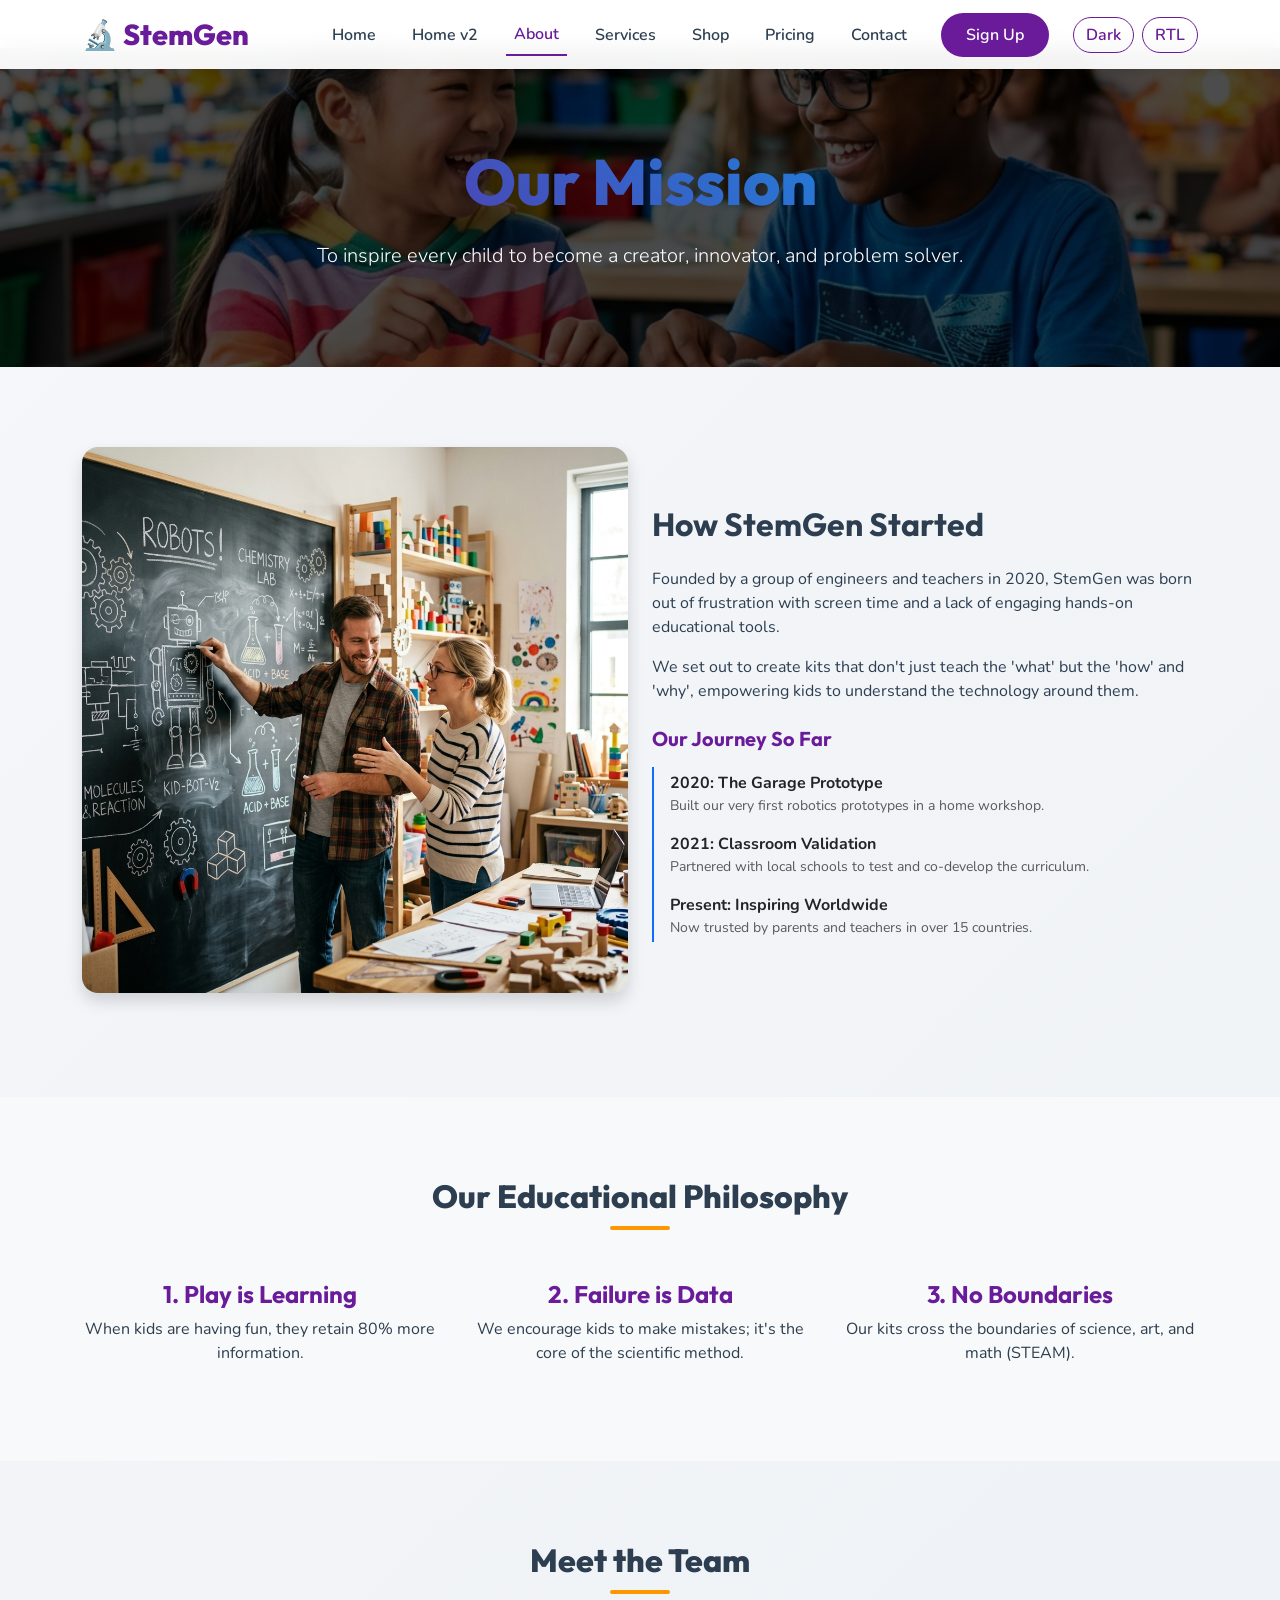
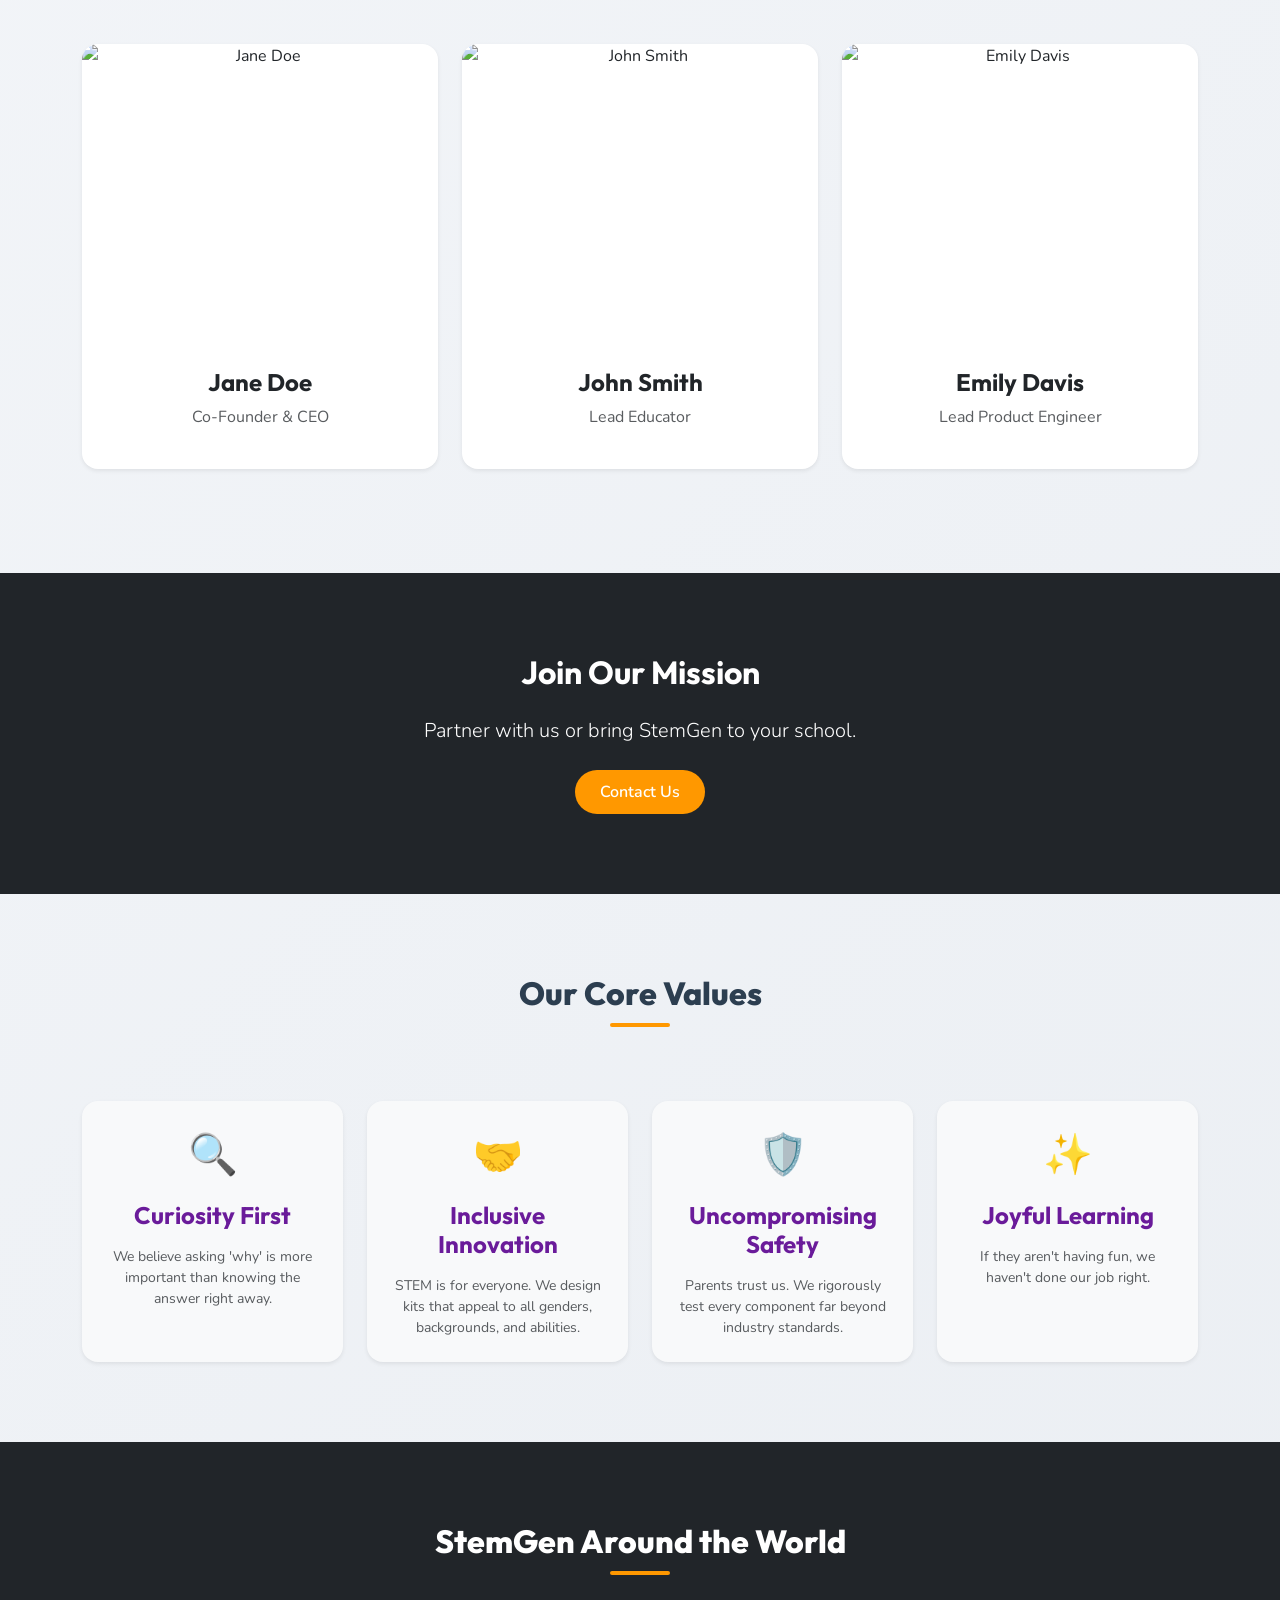
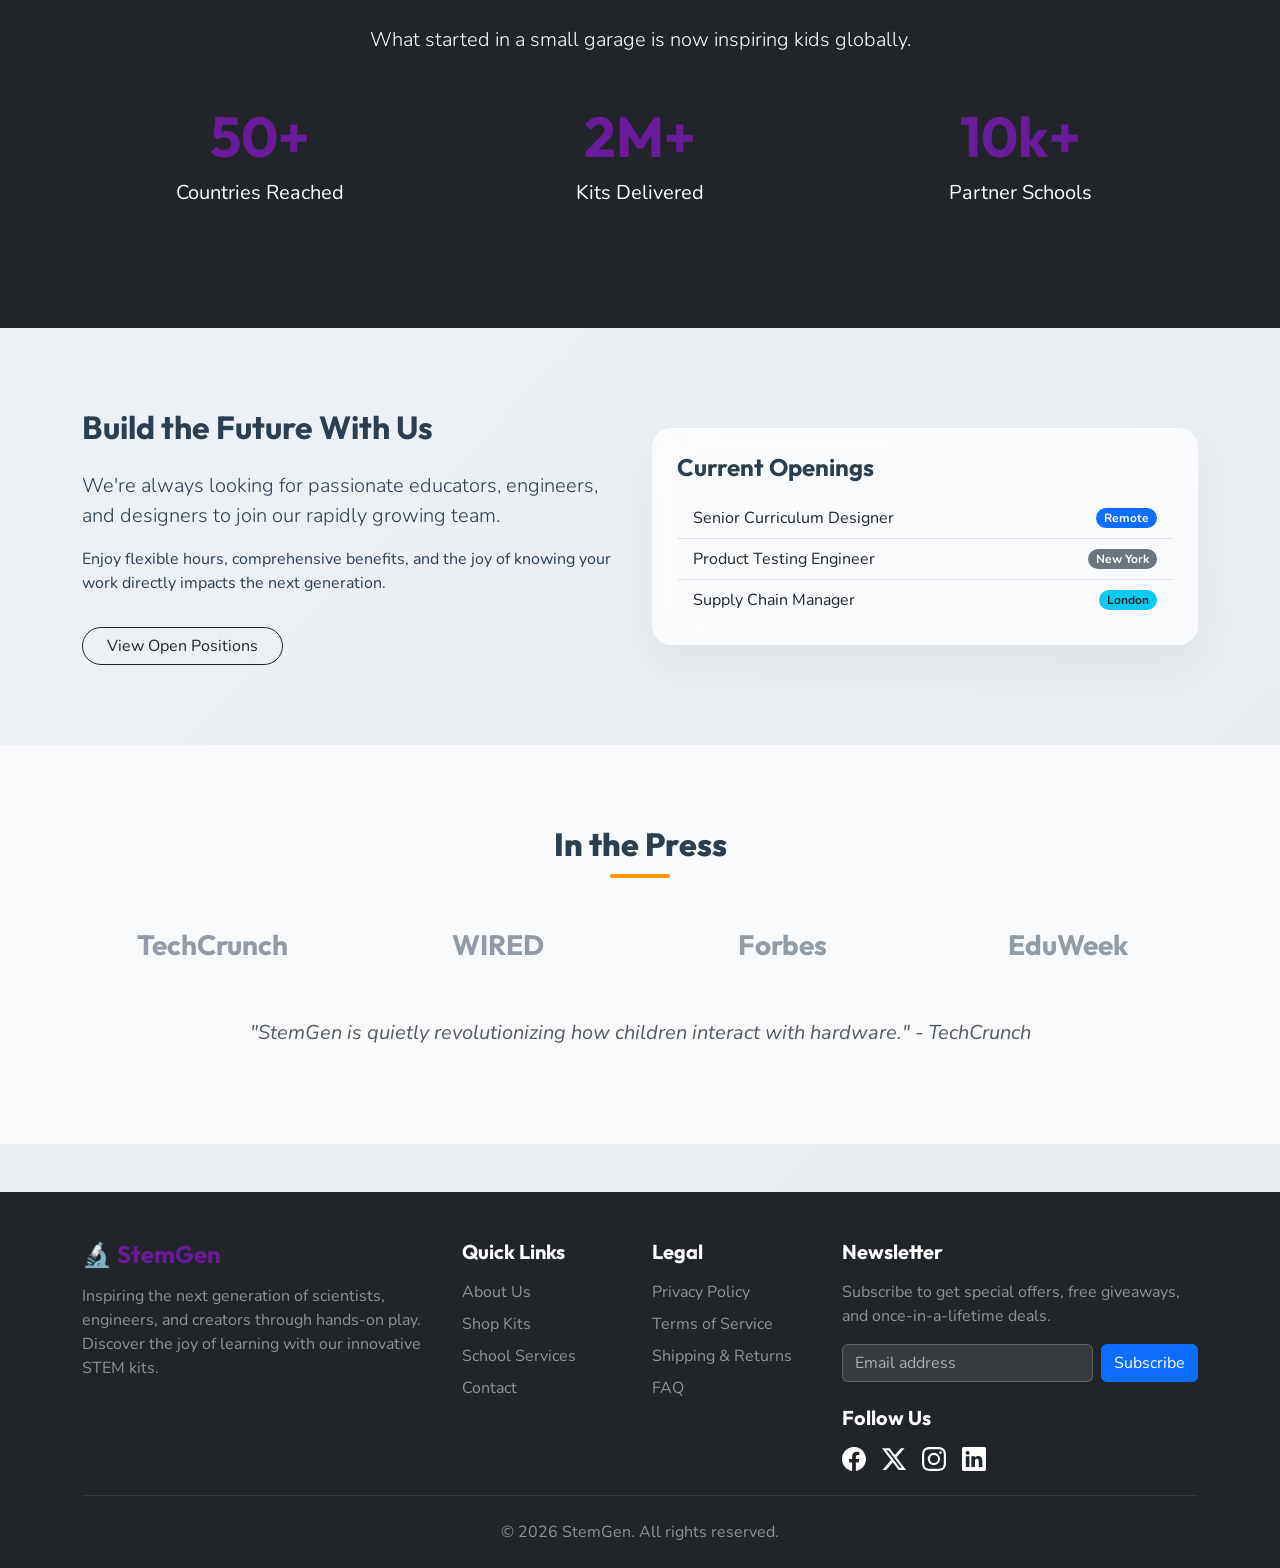
==== about.html @ c14b20e0 "add the css" ====
<!DOCTYPE html>
<html lang="en">
<head>
    <link rel="icon" type="image/svg+xml" href="images/favicon.svg">
    <meta charset="UTF-8">
    <meta name="viewport" content="width=device-width, initial-scale=1.0">
    <title>StemGen | About Us</title>
    <!-- Google Fonts -->
    <link href="https://fonts.googleapis.com/css2?family=Nunito:wght@400;600;700&family=Outfit:wght@400;700;800&display=swap" rel="stylesheet">
    <!-- Bootstrap CSS -->
    <link id="bootstrap-css" href="https://cdn.jsdelivr.net/npm/bootstrap@5.3.0/dist/css/bootstrap.min.css" rel="stylesheet">
    <!-- AOS CSS -->
    <link href="https://unpkg.com/aos@2.3.1/dist/aos.css" rel="stylesheet">
    <!-- Custom CSS -->
    <link rel="stylesheet" href="css/style.css">
</head>
<body>

    <!-- Navigation -->
    <nav class="navbar navbar-expand-lg fixed-top">
        <div class="container">
            <a class="navbar-brand" href="index.html">🔬 StemGen</a>
            <button class="navbar-toggler border-0 shadow-none" type="button" data-bs-toggle="collapse" data-bs-target="#navbarNav">
                <i class="fas fa-bars text-primary fs-2"></i>
            </button>
            <div class="collapse navbar-collapse justify-content-end" id="navbarNav">
                <ul class="navbar-nav align-items-center">
                    <li class="nav-item"><a class="nav-link" href="index.html">Home</a></li>
                    <li class="nav-item"><a class="nav-link" href="home-2.html">Home v2</a></li>
                    <li class="nav-item"><a class="nav-link active" href="about.html">About</a></li>
                    <li class="nav-item"><a class="nav-link" href="services.html">Services</a></li>
                    <li class="nav-item"><a class="nav-link" href="shop.html">Shop</a></li>
                    <li class="nav-item"><a class="nav-link" href="pricing.html">Pricing</a></li>
                    <li class="nav-item"><a class="nav-link" href="contact.html">Contact</a></li>
                    <li class="nav-item ms-lg-3"><a class="btn btn-primary-custom" href="signup.html">Sign Up</a></li>
                </ul>
            </div>
        </div>
    </nav>

    <!-- Page Hero -->
    <section class="section-padding pt-5 mt-5 bg-dark text-white text-center" style="background: linear-gradient(rgba(0,0,0,0.7), rgba(0,0,0,0.7)), url('images/hero_kids_playing_1782795290598.png') center/cover;">
        <div class="container mt-5" data-aos="fade-up">
            <h1 class="hero-title text-white">Our Mission</h1>
            <p class="lead">To inspire every child to become a creator, innovator, and problem solver.</p>
        </div>
    </section>

    <!-- Our Story -->
    <section class="section-padding">
        <div class="container">
            <div class="row align-items-center">
                <div class="col-md-6 mb-4" data-aos="fade-right">
                    <img src="images/stemgen_founders.png" alt="StemGen Founders" class="img-fluid rounded-4 shadow">
                </div>
                <div class="col-md-6" data-aos="fade-left">
                    <h2 class="fw-bold mb-4">How StemGen Started</h2>
                    <p>Founded by a group of engineers and teachers in 2020, StemGen was born out of frustration with screen time and a lack of engaging hands-on educational tools.</p>
                    <p>We set out to create kits that don't just teach the 'what' but the 'how' and 'why', empowering kids to understand the technology around them.</p>
                    
                    <div class="mt-4">
                        <h5 class="fw-bold mb-3 text-primary">Our Journey So Far</h5>
                        <ul class="list-unstyled position-relative border-start border-2 border-primary ps-3 py-1">
                            <li class="mb-3">
                                <strong class="text-body">2020: The Garage Prototype</strong>
                                <p class="small text-muted mb-0">Built our very first robotics prototypes in a home workshop.</p>
                            </li>
                            <li class="mb-3">
                                <strong class="text-body">2021: Classroom Validation</strong>
                                <p class="small text-muted mb-0">Partnered with local schools to test and co-develop the curriculum.</p>
                            </li>
                            <li class="mb-0">
                                <strong class="text-body">Present: Inspiring Worldwide</strong>
                                <p class="small text-muted mb-0">Now trusted by parents and teachers in over 15 countries.</p>
                            </li>
                        </ul>
                    </div>
                </div>
            </div>
        </div>
    </section>

    <!-- Philosophy -->
    <section class="section-padding bg-light">
        <div class="container text-center">
            <h2 class="section-title" data-aos="fade-up">Our Educational Philosophy</h2>
            <div class="row mt-5">
                <div class="col-md-4" data-aos="zoom-in" data-aos-delay="100">
                    <h4 class="text-primary fw-bold">1. Play is Learning</h4>
                    <p>When kids are having fun, they retain 80% more information.</p>
                </div>
                <div class="col-md-4" data-aos="zoom-in" data-aos-delay="200">
                    <h4 class="text-primary fw-bold">2. Failure is Data</h4>
                    <p>We encourage kids to make mistakes; it's the core of the scientific method.</p>
                </div>
                <div class="col-md-4" data-aos="zoom-in" data-aos-delay="300">
                    <h4 class="text-primary fw-bold">3. No Boundaries</h4>
                    <p>Our kits cross the boundaries of science, art, and math (STEAM).</p>
                </div>
            </div>
        </div>
    </section>

    <!-- The Team -->
    <section class="section-padding">
        <div class="container text-center">
            <h2 class="section-title" data-aos="fade-up">Meet the Team</h2>
            <div class="row mt-4 justify-content-center">
                <div class="col-md-4 mb-4" data-aos="fade-up" data-aos-delay="100">
                    <div class="card border-0 shadow-sm rounded-4 overflow-hidden h-100">
                        <img src="https://images.unsplash.com/photo-1438761681033-6461ffad8d80?w=400&amp;q=80" alt="Jane Doe" class="card-img-top" style="height: 300px; object-fit: cover;">
                        <div class="card-body p-4">
                            <h4 class="fw-bold">Jane Doe</h4>
                            <p class="text-muted">Co-Founder &amp; CEO</p>
                        </div>
                    </div>
                </div>
                <div class="col-md-4 mb-4" data-aos="fade-up" data-aos-delay="200">
                    <div class="card border-0 shadow-sm rounded-4 overflow-hidden h-100">
                        <img src="https://images.unsplash.com/photo-1500648767791-00dcc994a43e?w=400&amp;q=80" alt="John Smith" class="card-img-top" style="height: 300px; object-fit: cover;">
                        <div class="card-body p-4">
                            <h4 class="fw-bold">John Smith</h4>
                            <p class="text-muted">Lead Educator</p>
                        </div>
                    </div>
                </div>
                <div class="col-md-4 mb-4" data-aos="fade-up" data-aos-delay="300">
                    <div class="card border-0 shadow-sm rounded-4 overflow-hidden h-100">
                        <img src="https://images.unsplash.com/photo-1544005313-94ddf0286df2?w=400&amp;q=80" alt="Emily Davis" class="card-img-top" style="height: 300px; object-fit: cover;">
                        <div class="card-body p-4">
                            <h4 class="fw-bold">Emily Davis</h4>
                            <p class="text-muted">Lead Product Engineer</p>
                        </div>
                    </div>
                </div>
            </div>
        </div>
    </section>

    <!-- CTA -->
    <section class="section-padding bg-dark text-white text-center">
        <div class="container" data-aos="fade-up">
            <h2 class="mb-4 text-white">Join Our Mission</h2>
            <p class="lead mb-4">Partner with us or bring StemGen to your school.</p>
            <a href="contact.html" class="btn btn-secondary-custom">Contact Us</a>
        </div>
    </section>

    <!-- Section 6: Our Core Values -->
    <section class="section-padding">
        <div class="container text-center">
            <h2 class="section-title" data-aos="fade-up">Our Core Values</h2>
            <div class="row mt-5 g-4">
                <div class="col-lg-3 col-md-6" data-aos="fade-up" data-aos-delay="100">
                    <div class="p-4 bg-light rounded-4 h-100 border-0 shadow-sm text-center">
                        <div class="fs-1 mb-3">🔍</div>
                        <h4 class="fw-bold text-primary mb-3">Curiosity First</h4>
                        <p class="small text-muted mb-0">We believe asking 'why' is more important than knowing the answer right away.</p>
                    </div>
                </div>
                <div class="col-lg-3 col-md-6" data-aos="fade-up" data-aos-delay="200">
                    <div class="p-4 bg-light rounded-4 h-100 border-0 shadow-sm text-center">
                        <div class="fs-1 mb-3">🤝</div>
                        <h4 class="fw-bold text-primary mb-3">Inclusive Innovation</h4>
                        <p class="small text-muted mb-0">STEM is for everyone. We design kits that appeal to all genders, backgrounds, and abilities.</p>
                    </div>
                </div>
                <div class="col-lg-3 col-md-6" data-aos="fade-up" data-aos-delay="300">
                    <div class="p-4 bg-light rounded-4 h-100 border-0 shadow-sm text-center">
                        <div class="fs-1 mb-3">🛡️</div>
                        <h4 class="fw-bold text-primary mb-3">Uncompromising Safety</h4>
                        <p class="small text-muted mb-0">Parents trust us. We rigorously test every component far beyond industry standards.</p>
                    </div>
                </div>
                <div class="col-lg-3 col-md-6" data-aos="fade-up" data-aos-delay="400">
                    <div class="p-4 bg-light rounded-4 h-100 border-0 shadow-sm text-center">
                        <div class="fs-1 mb-3">✨</div>
                        <h4 class="fw-bold text-primary mb-3">Joyful Learning</h4>
                        <p class="small text-muted mb-0">If they aren't having fun, we haven't done our job right.</p>
                    </div>
                </div>
            </div>
        </div>
    </section>

    <!-- Section 7: Our Global Reach -->
    <section class="section-padding bg-dark text-white">
        <div class="container text-center">
            <h2 class="section-title text-white" data-aos="fade-up">StemGen Around the World</h2>
            <p class="lead mb-5" data-aos="fade-up">What started in a small garage is now inspiring kids globally.</p>
            <div class="row mt-4">
                <div class="col-md-4 mb-4" data-aos="zoom-in" data-aos-delay="100">
                    <h1 class="display-4 fw-bold text-primary">50+</h1>
                    <p class="fs-5 mt-2">Countries Reached</p>
                </div>
                <div class="col-md-4 mb-4" data-aos="zoom-in" data-aos-delay="200">
                    <h1 class="display-4 fw-bold text-primary">2M+</h1>
                    <p class="fs-5 mt-2">Kits Delivered</p>
                </div>
                <div class="col-md-4 mb-4" data-aos="zoom-in" data-aos-delay="300">
                    <h1 class="display-4 fw-bold text-primary">10k+</h1>
                    <p class="fs-5 mt-2">Partner Schools</p>
                </div>
            </div>
        </div>
    </section>

    <!-- Section 8: Careers at StemGen -->
    <section class="section-padding">
        <div class="container">
            <div class="row align-items-center">
                <div class="col-md-6 mb-4 mb-md-0" data-aos="fade-right">
                    <h2 class="fw-bold mb-4">Build the Future With Us</h2>
                    <p class="lead">We're always looking for passionate educators, engineers, and designers to join our rapidly growing team.</p>
                    <p>Enjoy flexible hours, comprehensive benefits, and the joy of knowing your work directly impacts the next generation.</p>
                    <button class="btn btn-outline-dark rounded-pill px-4 mt-3">View Open Positions</button>
                </div>
                <div class="col-md-6" data-aos="fade-left">
                    <div class="glass-panel p-4">
                        <h4 class="fw-bold mb-3">Current Openings</h4>
                        <ul class="list-group list-group-flush border-0">
                            <li class="list-group-item bg-transparent d-flex justify-content-between align-items-center">
                                Senior Curriculum Designer <span class="badge bg-primary rounded-pill">Remote</span>
                            </li>
                            <li class="list-group-item bg-transparent d-flex justify-content-between align-items-center">
                                Product Testing Engineer <span class="badge bg-secondary rounded-pill">New York</span>
                            </li>
                            <li class="list-group-item bg-transparent d-flex justify-content-between align-items-center">
                                Supply Chain Manager <span class="badge bg-info text-dark rounded-pill">London</span>
                            </li>
                        </ul>
                    </div>
                </div>
            </div>
        </div>
    </section>

    <!-- Section 9: Press & Media Mentions -->
    <section class="section-padding bg-light">
        <div class="container text-center">
            <h2 class="section-title" data-aos="fade-up">In the Press</h2>
            <div class="row align-items-center justify-content-center mt-5 opacity-50" data-aos="fade-up" data-aos-delay="100">
                <div class="col-md-3 col-6 mb-4"><h3 class="fw-bold">TechCrunch</h3></div>
                <div class="col-md-3 col-6 mb-4"><h3 class="fw-bold">WIRED</h3></div>
                <div class="col-md-3 col-6 mb-4"><h3 class="fw-bold">Forbes</h3></div>
                <div class="col-md-3 col-6 mb-4"><h3 class="fw-bold">EduWeek</h3></div>
            </div>
            <div class="mt-4" data-aos="fade-up" data-aos-delay="200">
                <p class="fst-italic fs-5 text-muted">"StemGen is quietly revolutionizing how children interact with hardware." - TechCrunch</p>
            </div>
        </div>
    </section>

        <!-- Footer -->
    <footer class="bg-dark text-white pt-5 pb-4 mt-5">
        <div class="container">
            <div class="row g-4">
                <div class="col-lg-4 col-md-6 col-sm-6">
                    <h4 class="text-primary mb-3">🔬 StemGen</h4>
                    <p class="text-white-50">Inspiring the next generation of scientists, engineers, and creators through hands-on play. Discover the joy of learning with our innovative STEM kits.</p>
                </div>
                <div class="col-lg-2 col-md-6 col-sm-6">
                    <h5 class="text-white mb-3">Quick Links</h5>
                    <ul class="list-unstyled">
                        <li class="mb-2"><a href="about.html" class="text-white-50 text-decoration-none">About Us</a></li>
                        <li class="mb-2"><a href="shop.html" class="text-white-50 text-decoration-none">Shop Kits</a></li>
                        <li class="mb-2"><a href="services.html" class="text-white-50 text-decoration-none">School Services</a></li>
                        <li class="mb-2"><a href="contact.html" class="text-white-50 text-decoration-none">Contact</a></li>
                    </ul>
                </div>
                <div class="col-lg-2 col-md-6 col-sm-6">
                    <h5 class="text-white mb-3">Legal</h5>
                    <ul class="list-unstyled">
                        <li class="mb-2"><a href="#" class="text-white-50 text-decoration-none">Privacy Policy</a></li>
                        <li class="mb-2"><a href="#" class="text-white-50 text-decoration-none">Terms of Service</a></li>
                        <li class="mb-2"><a href="#" class="text-white-50 text-decoration-none">Shipping & Returns</a></li>
                        <li class="mb-2"><a href="#" class="text-white-50 text-decoration-none">FAQ</a></li>
                    </ul>
                </div>
                <div class="col-lg-4 col-md-6 col-sm-6">
                    <h5 class="text-white mb-3">Newsletter</h5>
                    <p class="text-white-50">Subscribe to get special offers, free giveaways, and once-in-a-lifetime deals.</p>
                    <form class="d-flex mb-3">
                        <input type="email" class="form-control me-2" placeholder="Email address" aria-label="Email address">
                        <button class="btn btn-primary" type="button">Subscribe</button>
                    </form>
                    <h5 class="text-white mb-3 mt-4">Follow Us</h5>
                    <div class="d-flex gap-3 social-icons">
                        <a href="#" class="text-white text-decoration-none" aria-label="Facebook">
                            <svg xmlns="http://www.w3.org/2000/svg" width="24" height="24" fill="currentColor" class="bi bi-facebook" viewBox="0 0 16 16"><path d="M16 8.049c0-4.446-3.582-8.05-8-8.05C3.58 0-.002 3.603-.002 8.05c0 4.017 2.926 7.347 6.75 7.951v-5.625h-2.03V8.05H6.75V6.275c0-2.017 1.195-3.131 3.022-3.131.876 0 1.791.157 1.791.157v1.98h-1.009c-.993 0-1.303.621-1.303 1.258v1.51h2.218l-.354 2.326H9.25V16c3.824-.604 6.75-3.934 6.75-7.951z"/></svg>
                        </a>
                        <a href="#" class="text-white text-decoration-none" aria-label="Twitter">
                            <svg xmlns="http://www.w3.org/2000/svg" width="24" height="24" fill="currentColor" class="bi bi-twitter-x" viewBox="0 0 16 16"><path d="M12.6.75h2.454l-5.36 6.142L16 15.25h-4.937l-3.867-5.07-4.425 5.07H.316l5.733-6.57L0 .75h5.063l3.495 4.633L12.601.75Zm-.86 13.028h1.36L4.323 2.145H2.865l8.875 11.633Z"/></svg>
                        </a>
                        <a href="#" class="text-white text-decoration-none" aria-label="Instagram">
                            <svg xmlns="http://www.w3.org/2000/svg" width="24" height="24" fill="currentColor" class="bi bi-instagram" viewBox="0 0 16 16"><path d="M8 0C5.829 0 5.556.01 4.703.048 3.85.088 3.269.222 2.76.42a3.9 3.9 0 0 0-1.417.923A3.9 3.9 0 0 0 .42 2.76C.222 3.268.087 3.85.048 4.7.01 5.555 0 5.827 0 8.001c0 2.172.01 2.444.048 3.297.04.852.174 1.433.372 1.942.205.526.478.972.923 1.417.444.445.89.719 1.416.923.51.198 1.09.333 1.942.372C5.555 15.99 5.827 16 8 16s2.444-.01 3.298-.048c.851-.04 1.434-.174 1.943-.372a3.9 3.9 0 0 0 1.416-.923c.445-.445.718-.891.923-1.417.197-.509.332-1.09.372-1.942C15.99 10.445 16 10.173 16 8s-.01-2.445-.048-3.299c-.04-.851-.175-1.433-.372-1.941a3.9 3.9 0 0 0-.923-1.417A3.9 3.9 0 0 0 13.24.42c-.51-.198-1.092-.333-1.943-.372C10.443.01 10.172 0 7.998 0zm-.717 1.442h.718c2.136 0 2.389.007 3.232.046.78.035 1.204.166 1.486.275.373.145.64.319.92.599s.453.546.598.92c.11.281.24.705.275 1.485.039.843.047 1.096.047 3.231s-.008 2.389-.047 3.232c-.035.78-.166 1.203-.275 1.485a2.5 2.5 0 0 1-.599.919c-.28.28-.546.453-.92.598-.28.11-.704.24-1.485.276-.843.038-1.096.047-3.232.047s-2.39-.009-3.233-.047c-.78-.036-1.203-.166-1.485-.276a2.5 2.5 0 0 1-.92-.598 2.5 2.5 0 0 1-.6-.92c-.109-.281-.24-.705-.275-1.485-.038-.843-.046-1.096-.046-3.233s.008-2.388.046-3.231c.036-.78.166-1.204.276-1.486.145-.373.319-.64.599-.92s.546-.453.92-.598c.282-.11.705-.24 1.485-.276.738-.034 1.024-.044 2.515-.045zm4.988 1.328a.96.96 0 1 0 0 1.92.96.96 0 0 0 0-1.92m-4.27 1.122a4.109 4.109 0 1 0 0 8.217 4.109 4.109 0 0 0 0-8.217m0 1.441a2.667 2.667 0 1 1 0 5.334 2.667 2.667 0 0 1 0-5.334"/></svg>
                        </a>
                        <a href="#" class="text-white text-decoration-none" aria-label="LinkedIn">
                            <svg xmlns="http://www.w3.org/2000/svg" width="24" height="24" fill="currentColor" class="bi bi-linkedin" viewBox="0 0 16 16"><path d="M0 1.146C0 .513.526 0 1.175 0h13.65C15.474 0 16 .513 16 1.146v13.708c0 .633-.526 1.146-1.175 1.146H1.175C.526 16 0 15.487 0 14.854zm4.943 12.248V6.169H2.542v7.225zm-1.2-8.212c.837 0 1.358-.554 1.358-1.248-.015-.709-.52-1.248-1.342-1.248S2.4 3.226 2.4 3.934c0 .694.521 1.248 1.327 1.248zm4.908 8.212V9.359c0-.216.016-.432.08-.586.173-.431.568-.878 1.232-.878.869 0 1.216.662 1.216 1.634v3.865h2.401V9.25c0-2.22-1.184-3.252-2.764-3.252-1.274 0-1.845.7-2.165 1.193v.025h-.016l.016-.025V6.169h-2.4c.03.678 0 7.225 0 7.225z"/></svg>
                        </a>
                    </div>
                </div>
            </div>
            <hr class="mt-4 mb-4 border-secondary">
            <div class="text-center">
                <p class="text-white-50 mb-0">&copy; 2026 StemGen. All rights reserved.</p>
            </div>
        </div>
    </footer>

    <!-- Bootstrap JS -->
    <script src="https://cdn.jsdelivr.net/npm/bootstrap@5.3.0/dist/js/bootstrap.bundle.min.js"></script>
    <!-- AOS JS -->
    <script src="https://unpkg.com/aos@2.3.1/dist/aos.js"></script>
    <!-- Custom JS -->
    <script src="js/main.js"></script>
</body>
</html>
---- css/style.css ----
:root {
  --primary-color: #6a1b9a;
  --secondary-color: #ff9800;
  --accent-color: #03a9f4;
  --text-dark: #2c3e50;
  --text-light: #f8f9fa;
  --bg-light: #ffffff;
  --bg-gradient: linear-gradient(135deg, #f5f7fa 0%, #e8ecf1 100%);
  --font-heading: 'Outfit', sans-serif;
  --font-body: 'Nunito', sans-serif;
}

body {
  font-family: var(--font-body);
  color: var(--text-dark);
  background: var(--bg-gradient);
  overflow-x: hidden;
}

h1, h2, h3, h4, h5, h6 {
  font-family: var(--font-heading);
  font-weight: 700;
}

/* Navbar specific styling */
.navbar {
  background: rgba(255, 255, 255, 0.95);
  backdrop-filter: blur(10px);
  box-shadow: 0 4px 6px rgba(0,0,0,0.05);
  max-width: 100vw;
  overflow-x: hidden;
  z-index: 1050 !important;
}

.navbar-brand {
  font-family: var(--font-heading);
  font-weight: 800;
  color: var(--primary-color) !important;
  font-size: 1.8rem;
}

.nav-link {
  font-weight: 600;
  color: var(--text-dark) !important;
  transition: color 0.3s ease;
  margin: 0 10px;
}

.nav-link:hover {
  color: var(--secondary-color) !important;
}

.nav-link.active {
  color: var(--primary-color) !important;
  border-bottom: 2px solid var(--primary-color);
}

.btn-primary-custom {
  background: var(--primary-color);
  color: white;
  border: none;
  border-radius: 50px;
  padding: 10px 25px;
  font-weight: 600;
  transition: all 0.3s ease;
}

.btn-primary-custom:hover {
  background: #54117c;
  transform: translateY(-2px);
  box-shadow: 0 6px 15px rgba(106, 27, 154, 0.3);
  color: white;
}

.btn-secondary-custom {
  background: var(--secondary-color);
  color: white;
  border: none;
  border-radius: 50px;
  padding: 10px 25px;
  font-weight: 600;
  transition: all 0.3s ease;
}

.btn-secondary-custom:hover {
  background: #e68900;
  transform: translateY(-2px);
  box-shadow: 0 6px 15px rgba(255, 152, 0, 0.3);
  color: white;
}

.btn-outline-primary-custom {
  background: transparent;
  color: var(--primary-color);
  border: 2px solid var(--primary-color);
  border-radius: 50px;
  padding: 8px 23px;
  font-weight: 600;
  transition: all 0.3s ease;
  display: inline-block;
  text-decoration: none;
}

.btn-outline-primary-custom:hover {
  background: var(--primary-color);
  color: white;
  transform: translateY(-2px);
  box-shadow: 0 6px 15px rgba(106, 27, 154, 0.3);
}

/* Hero Sections */
.hero-section {
  min-height: 80vh;
  display: flex;
  align-items: center;
  position: relative;
  background-size: cover;
  background-position: center;
  padding: 100px 0 50px 0;
}

.hero-overlay {
  position: absolute;
  top: 0;
  left: 0;
  right: 0;
  bottom: 0;
  background: rgba(255,255,255,0.85);
}

.hero-content {
  position: relative;
  z-index: 1;
}

.hero-title {
  font-size: 4rem;
  font-weight: 800;
  background: -webkit-linear-gradient(45deg, var(--primary-color), var(--accent-color));
  -webkit-background-clip: text;
  -webkit-text-fill-color: transparent;
  margin-bottom: 20px;
}

/* Cards */
.feature-card, .product-card {
  background: white;
  border-radius: 20px;
  border: none;
  box-shadow: 0 10px 30px rgba(0,0,0,0.05);
  transition: all 0.4s ease;
  overflow: hidden;
  height: 100%;
}

.feature-card:hover, .product-card:hover {
  transform: translateY(-10px);
  box-shadow: 0 15px 40px rgba(0,0,0,0.1);
}

.card-img-wrapper {
  height: 250px;
  overflow: hidden;
}

.card-img-wrapper img {
  width: 100%;
  height: 100%;
  object-fit: cover;
  transition: transform 0.5s ease;
}

.feature-card:hover .card-img-wrapper img,
.product-card:hover .card-img-wrapper img {
  transform: scale(1.1);
}

/* Sections */
.section-padding {
  padding: 80px 0;
}

.section-title {
  text-align: center;
  margin-bottom: 50px;
  font-weight: 800;
  position: relative;
  padding-bottom: 15px;
}

.section-title::after {
  content: '';
  position: absolute;
  bottom: 0;
  left: 50%;
  transform: translateX(-50%);
  width: 60px;
  height: 4px;
  background: var(--secondary-color);
  border-radius: 2px;
}

/* Footer */
footer {
  background: var(--text-dark);
  color: white;
  padding: 60px 0 20px 0;
}

footer h5 {
  color: var(--secondary-color);
}

footer a {
  color: #a0aec0;
  text-decoration: none;
  transition: color 0.3s;
}

footer a:hover {
  color: white;
}

/* Glassmorphism elements */
.glass-panel {
  background: rgba(255, 255, 255, 0.7);
  backdrop-filter: blur(15px);
  border: 1px solid rgba(255,255,255,0.5);
  border-radius: 20px;
  padding: 40px;
  box-shadow: 0 20px 40px rgba(0,0,0,0.05);
}

/* --- Mid-size screens (992px - 1199px) --- */
@media (min-width: 992px) and (max-width: 1199px) {
  .nav-link {
    margin: 0 4px !important;
    font-size: 0.85rem !important;
    padding: 6px 8px !important;
  }
  .navbar-brand {
    font-size: 1.4rem !important;
  }
  .navbar-nav .btn-primary-custom {
    padding: 6px 12px !important;
    font-size: 0.85rem !important;
  }
}

/* --- Tablet & Below (≤991px) --- */
@media (max-width: 991px) {
  /* Hamburger toggler button — keep within viewport */
  .navbar-toggler {
    border: 2px solid var(--primary-color) !important;
    padding: 6px 10px;
    font-size: 1.1rem;
    flex-shrink: 0;
    background-color: transparent;
  }

  .navbar-toggler-icon {
    background-image: url("data:image/svg+xml,%3csvg xmlns='http://www.w3.org/2000/svg' viewBox='0 0 30 30'%3e%3cpath stroke='%236a1b9a' stroke-width='2.5' stroke-linecap='round' stroke-miterlimit='10' d='M4 7h22M4 15h22M4 23h22'/%3e%3c/svg%3e") !important;
  }

  [data-bs-theme="dark"] .navbar-toggler {
    border-color: var(--secondary-color) !important;
  }

  [data-bs-theme="dark"] .navbar-toggler-icon {
    background-image: url("data:image/svg+xml,%3csvg xmlns='http://www.w3.org/2000/svg' viewBox='0 0 30 30'%3e%3cpath stroke='%23ff9800' stroke-width='2.5' stroke-linecap='round' stroke-miterlimit='10' d='M4 7h22M4 15h22M4 23h22'/%3e%3c/svg%3e") !important;
  }

  .navbar-toggler:focus {
    box-shadow: none;
    outline: none;
  }

  /* Collapsed menu dropdown */
  .navbar-collapse {
    background: white;
    padding: 20px;
    border-radius: 15px;
    box-shadow: 0 10px 30px rgba(0,0,0,0.1);
    margin-top: 10px;
    max-width: 100%;
    overflow-x: hidden;
  }

  [data-bs-theme="dark"] .navbar-collapse {
    background: #1a1a1a;
    box-shadow: 0 10px 30px rgba(0,0,0,0.5);
    border: 1px solid rgba(255, 255, 255, 0.1);
  }

  /* Reset nav-link horizontal margins for mobile */
  .nav-link {
    margin: 5px 0;
    text-align: center;
    padding: 10px 15px;
  }

  /* Fix Sign Up button alignment in mobile menu */
  .nav-item.ms-lg-3 {
    margin-left: 0 !important;
    margin-top: 10px;
    text-align: center;
  }

  .nav-item.ms-lg-3 .btn {
    display: inline-block;
  }

  /* Ensure navbar items don't overflow */
  .navbar-nav {
    width: 100%;
    align-items: center !important;
  }

  .hero-title {
    font-size: 2.5rem;
  }

  .section-padding {
    padding: 60px 0;
  }

  .glass-panel {
    padding: 30px;
  }

  /* Prevent AOS horizontal animations from causing overflow */
  [data-aos="fade-left"],
  [data-aos="fade-right"] {
    overflow: hidden;
  }
}

/* --- Small Tablets & Large Phones (≤768px) --- */
@media (max-width: 768px) {
  .hero-title {
    font-size: 2.2rem;
  }

  .hero-section {
    min-height: 60vh;
    padding: 90px 0 40px 0;
  }

  .section-padding {
    padding: 50px 0;
  }

  .section-title {
    margin-bottom: 30px;
    font-size: 1.6rem;
  }

  .glass-panel {
    padding: 25px;
  }

  .card-img-wrapper {
    height: 200px;
  }

  /* Fix newsletter form stacking */
  .hero-section ~ section form .d-flex {
    flex-direction: column;
  }

  /* Fix pricing "Most Popular" card scale overflow */
  .card[style*="scale(1.05)"] {
    transform: none !important;
  }

  /* Fix referral input group width on pricing page */
  .input-group.w-50 {
    width: 90% !important;
  }

  /* Fix lead text with w-75 constraint */
  .lead.w-75,
  p.w-75 {
    width: 100% !important;
  }

  /* Fix shop "Top Rated" review cards */
  .d-flex.bg-light.rounded-4 {
    flex-direction: column;
    text-align: center;
  }

  .d-flex.bg-light.rounded-4 img.rounded-circle {
    margin: 0 auto 15px auto !important;
  }

  /* Ensure table doesn't overflow */
  .table-responsive {
    overflow-x: auto;
    -webkit-overflow-scrolling: touch;
  }

  /* Fix "Download App" section buttons */
  .text-md-end .btn {
    display: block;
    width: 100%;
  }

  /* Footer adjustments */
  footer {
    padding: 40px 0 15px 0;
    text-align: center;
  }

  footer .d-flex.gap-3 {
    justify-content: center;
  }

  footer .col-md-4 {
    text-align: center;
  }

  /* Fix carousel controls from going off-screen */
  .carousel-control-prev,
  .carousel-control-next {
    width: 10%;
  }
}

/* --- Mobile (≤576px) --- */
@media (max-width: 576px) {
  .hero-title {
    font-size: 1.8rem;
  }

  .hero-section {
    min-height: 50vh;
    padding: 80px 0 30px 0;
  }

  .hero-section .lead {
    font-size: 1rem;
  }

  .section-padding {
    padding: 40px 0;
  }

  .section-title {
    font-size: 1.4rem;
    margin-bottom: 20px;
  }

  .glass-panel {
    padding: 20px;
  }

  .card-img-wrapper {
    height: 180px;
  }

  /* Stack hero CTA buttons vertically */
  .hero-content .btn {
    display: block;
    width: 100%;
    margin-bottom: 10px;
  }

  .hero-content .btn.me-2 {
    margin-right: 0 !important;
  }

  /* Fix newsletter email + subscribe stacking */
  section[style*="--primary-color"] form .col-md-6.d-flex {
    flex-direction: column;
  }

  section[style*="--primary-color"] form .col-md-6.d-flex .btn {
    width: 100%;
    margin-top: 10px;
  }

  /* Navbar brand size */
  .navbar-brand {
    font-size: 1.4rem;
  }

  /* Nav link spacing */
  .nav-link {
    margin: 5px 0;
  }

  /* Product cards body padding */
  .product-card .card-body,
  .feature-card .p-4 {
    padding: 15px !important;
  }

  /* Fix pricing card inner padding */
  .card .card-body {
    padding: 20px 15px;
  }

  /* Fix "Deal of the Day" section padding */
  .col-md-6.p-5 {
    padding: 25px !important;
  }

  /* About page stat counters */
  .display-4 {
    font-size: 2rem;
  }

  /* Fix list-group items wrapping */
  .list-group-item.d-flex {
    flex-wrap: wrap;
    gap: 8px;
  }

  /* Fix home-2 hero title inline style override */
  .hero-title[style*="font-size"] {
    font-size: 1.8rem !important;
  }

  /* Guarantee / Warranty section text width */
  .lead.w-75 {
    width: 100% !important;
  }

  /* Fix shop filter buttons wrapping */
  .d-flex.justify-content-between.flex-wrap {
    flex-direction: column;
    align-items: stretch !important;
  }

  .d-flex.justify-content-between.flex-wrap > div {
    margin-bottom: 10px;
  }

  .d-flex.justify-content-between.flex-wrap > div .btn {
    margin-bottom: 5px;
  }

  /* Contact page form adjustments */
  .glass-panel form .row.g-3 .col-md-6 {
    margin-bottom: 0;
  }

  /* Fix body horizontal overflow from AOS animations */
  body {
    overflow-x: hidden;
  }

  /* Reduce school/partner name headings that overflow in 2-col on mobile */
  .opacity-50 h3,
  .text-muted.fw-bold {
    font-size: 1rem;
    word-break: break-word;
  }

  /* Ensure images never overflow viewport */
  img {
    max-width: 100%;
    height: auto;
  }

  /* Fix inline-style circular elements on home-2 */
  .rounded-circle[style*="width: 150px"] {
    width: 120px !important;
    height: 120px !important;
  }

  /* Reduce display-3 emoji sizes */
  .display-3 {
    font-size: 2.5rem;
  }

  /* Prevent long words from breaking layout */
  h1, h2, h3, h4, h5, h6, p {
    overflow-wrap: break-word;
    word-wrap: break-word;
  }
}

/* Dark Mode Overrides */
[data-bs-theme="dark"] {
  --text-dark: #ffffff;
  --text-light: #2c3e50;
  --bg-light: #000000;
  --bg-gradient: #000000;
}

[data-bs-theme="dark"] .navbar {
  background: rgba(30, 30, 30, 0.95);
}

[data-bs-theme="dark"] .feature-card,
[data-bs-theme="dark"] .pricing-card {
  background: rgba(40, 40, 40, 0.85);
  color: #ffffff;
  border: 1px solid rgba(255,255,255,0.1);
}

[data-bs-theme="dark"] .glass-panel {
  background: rgba(30, 30, 30, 0.6);
  color: #ffffff;
}

[data-bs-theme="dark"] .hero-overlay {
  background: rgba(0, 0, 0, 0.75) !important;
}

[data-bs-theme="dark"] .nav-link, 
[data-bs-theme="dark"] .navbar-brand {
  color: #ffffff !important;
}

[data-bs-theme="dark"] .btn-outline-dark {
  color: #ffffff !important;
  border-color: rgba(255, 255, 255, 0.4) !important;
}

[data-bs-theme="dark"] .btn-outline-dark:hover {
  background-color: var(--primary-color) !important;
  border-color: var(--primary-color) !important;
  color: #ffffff !important;
}

[data-bs-theme="dark"] .nav-link:hover {
  color: var(--secondary-color) !important;
}

[data-bs-theme="dark"] .nav-link.active {
  color: var(--secondary-color) !important;
  border-bottom: 2px solid var(--secondary-color);
}

[data-bs-theme="dark"] .form-control {
  background: rgba(40,40,40,1);
  color: white;
  border: 1px solid rgba(255,255,255,0.2);
}

[data-bs-theme="dark"] .form-control:focus {
  background: rgba(50,50,50,1);
  color: white;
}

[data-bs-theme="dark"] footer {
  background: #0f0f0f !important;
  color: #ffffff;
}

[data-bs-theme="dark"] .btn-theme-toggle,
[data-bs-theme="dark"] .btn-rtl-toggle {
  color: #ffffff;
  border-color: rgba(255, 255, 255, 0.4);
}

[data-bs-theme="dark"] .btn-theme-toggle:hover,
[data-bs-theme="dark"] .btn-rtl-toggle:hover {
  background: var(--secondary-color) !important;
  border-color: var(--secondary-color) !important;
  color: #ffffff !important;
}

[data-bs-theme="dark"] .btn-outline-primary-custom {
  color: #b388ff !important;
  border-color: #b388ff !important;
}

[data-bs-theme="dark"] .btn-outline-primary-custom:hover {
  background-color: #b388ff !important;
  border-color: #b388ff !important;
  color: #121212 !important;
}

/* Theme & RTL Buttons Style */
.btn-theme-toggle, .btn-rtl-toggle {
  background: transparent;
  border: 1px solid var(--primary-color);
  color: var(--primary-color);
  border-radius: 20px;
  padding: 5px 12px;
  margin-left: 8px;
  font-weight: 600;
  transition: all 0.3s ease;
}

.btn-theme-toggle:hover, .btn-rtl-toggle:hover {
  background: var(--primary-color);
  color: white;
}

[dir="rtl"] .navbar-brand {
  margin-left: auto;
  margin-right: 0;
}

/* Footer specific styles */
footer .form-control {
    background: rgba(255, 255, 255, 0.1);
    border: 1px solid rgba(255, 255, 255, 0.2);
    color: white;
}

footer .form-control:focus {
    background: rgba(255, 255, 255, 0.15);
    border-color: var(--secondary-color);
    box-shadow: none;
    color: white;
}

footer .form-control::placeholder {
    color: rgba(255, 255, 255, 0.6);
}

footer a {
    color: rgba(255, 255, 255, 0.7);
    text-decoration: none;
    transition: color 0.3s ease;
}

footer a:hover {
    color: var(--secondary-color);
}

/* Dark Mode Visibility Fixes */
[data-bs-theme="dark"] .glass-panel.text-dark,
[data-bs-theme="dark"] .glass-panel .text-dark {
    color: #ffffff !important;
}

[data-bs-theme="dark"] .bg-white {
    background-color: rgba(40,40,40,1) !important;
    color: #ffffff !important;
}

[data-bs-theme="dark"] .bg-white.text-dark,
[data-bs-theme="dark"] .bg-white .text-dark {
    color: #ffffff !important;
}

[data-bs-theme="dark"] [style*="--text-dark"] {
    background: #000000 !important;
}

[data-bs-theme="dark"] .bg-light {
    background-color: #000000 !important;
}

/* Partner schools hover styles */
.partner-school {
    opacity: 0.75;
    transition: all 0.3s ease;
    cursor: pointer;
}

.partner-school h3 {
    color: var(--text-dark);
    transition: color 0.3s ease;
}

.partner-school:hover {
    opacity: 1;
    transform: scale(1.05);
}

.partner-school:nth-child(1):hover h3 {
    color: var(--primary-color);
}

.partner-school:nth-child(2):hover h3 {
    color: var(--secondary-color);
}

.partner-school:nth-child(3):hover h3 {
    color: var(--accent-color);
}

.partner-school:nth-child(4):hover h3 {
    color: var(--primary-color);
}

/* Download App Section styling to separate from footer */
.download-app-section {
    background: linear-gradient(135deg, var(--primary-color) 0%, #3a0d5c 100%) !important;
}

[data-bs-theme="dark"] .download-app-section {
    background: #000000 !important;
    border-top: 1px solid rgba(255, 255, 255, 0.1);
}

/* Shop by Age Group circles hover styles */
.age-circle {
    transition: all 0.3s cubic-bezier(0.25, 0.8, 0.25, 1);
    cursor: pointer;
}

.age-circle:hover {
    transform: scale(1.15);
    box-shadow: 0 15px 30px rgba(0,0,0,0.2) !important;
}

.age-circle h4 {
    transition: color 0.3s ease;
}

.age-circle.age-4-6:hover {
    background-color: var(--bs-primary) !important;
}
.age-circle.age-4-6:hover h4 {
    color: white !important;
}

.age-circle.age-7-9:hover {
    background-color: var(--bs-success) !important;
}
.age-circle.age-7-9:hover h4 {
    color: white !important;
}

.age-circle.age-10-12:hover {
    background-color: var(--bs-warning) !important;
}
.age-circle.age-10-12:hover h4 {
    color: white !important;
}

.age-circle.age-13:hover {
    background-color: var(--bs-danger) !important;
}
.age-circle.age-13:hover h4 {
    color: white !important;
}


/* Contact Social Icons */
.social-icon-btn {
    display: inline-flex;
    align-items: center;
    justify-content: center;
    width: 40px;
    height: 40px;
    border-radius: 50%;
    background-color: var(--bg-light);
    color: var(--text-dark);
    border: 1px solid rgba(0,0,0,0.15);
    font-size: 1.1rem;
    transition: all 0.3s ease;
    text-decoration: none;
}

[data-bs-theme="dark"] .social-icon-btn {
    border-color: rgba(255,255,255,0.15);
}

.social-icon-btn:hover {
    background-color: var(--primary-color);
    color: white !important;
    transform: translateY(-3px);
    box-shadow: 0 4px 10px rgba(106, 27, 154, 0.3);
    border-color: var(--primary-color);
}

/* Social Login Buttons */
.btn-social-login {
    font-weight: 600;
    transition: all 0.3s ease;
    border-color: rgba(0,0,0,0.15) !important;
}
[data-bs-theme="dark"] .btn-social-login {
    border-color: rgba(255,255,255,0.15) !important;
    color: white !important;
}
.btn-social-login:hover {
    background-color: var(--primary-color) !important;
    color: white !important;
    border-color: var(--primary-color) !important;
}
.btn-social-login:hover i {
    color: white !important;
}

/* Password Input Group Eye Buttons */
.input-group .btn {
    border-color: #dee2e6 !important;
}
[data-bs-theme="dark"] .input-group .btn {
    border-color: #333 !important;
    color: #aaa !important;
}
[data-bs-theme="dark"] .input-group .btn:hover {
    color: white !important;
}

/* Scroll to Top Button */
.btn-scroll-top {
  position: fixed;
  bottom: 25px;
  right: 25px;
  width: 50px;
  height: 50px;
  border-radius: 50%;
  background: var(--primary-color);
  color: white;
  border: none;
  display: flex;
  align-items: center;
  justify-content: center;
  font-size: 1.2rem;
  cursor: pointer;
  opacity: 0;
  visibility: hidden;
  transform: translateY(20px);
  transition: all 0.3s cubic-bezier(0.175, 0.885, 0.32, 1.275);
  box-shadow: 0 4px 15px rgba(106, 27, 154, 0.3);
  z-index: 999;
}

.btn-scroll-top.show {
  opacity: 1;
  visibility: visible;
  transform: translateY(0);
}

.btn-scroll-top:hover {
  background: var(--secondary-color);
  color: white;
  transform: translateY(-5px) scale(1.05);
  box-shadow: 0 6px 20px rgba(255, 152, 0, 0.4);
}

[data-bs-theme="dark"] .btn-scroll-top {
  background: var(--secondary-color);
  box-shadow: 0 4px 15px rgba(255, 152, 0, 0.2);
}

[data-bs-theme="dark"] .btn-scroll-top:hover {
  background: var(--primary-color);
  box-shadow: 0 6px 20px rgba(106, 27, 154, 0.3);
}

/* Premium Product Card Styles */
.product-card {
    background: rgba(255, 255, 255, 0.85) !important;
    backdrop-filter: blur(12px) !important;
    -webkit-backdrop-filter: blur(12px) !important;
    border: 1px solid rgba(255, 255, 255, 0.5) !important;
    border-radius: 16px !important;
    box-shadow: 0 10px 30px rgba(0, 0, 0, 0.05) !important;
    transition: all 0.4s cubic-bezier(0.175, 0.885, 0.32, 1.275) !important;
    overflow: hidden !important;
}

.product-card:hover {
    transform: translateY(-8px) scale(1.02) !important;
    box-shadow: 0 20px 40px rgba(106, 27, 154, 0.15) !important;
    border-color: rgba(106, 27, 154, 0.3) !important;
}

.product-card .card-img-wrapper {
    border-radius: 16px 16px 0 0 !important;
    overflow: hidden !important;
}

.product-card img {
    transition: transform 0.5s ease !important;
}

.product-card:hover img {
    transform: scale(1.08) !important;
}

/* Dark Mode Overrides for Product Card */
[data-bs-theme="dark"] .product-card {
    background: rgba(30, 30, 40, 0.6) !important;
    border: 1px solid rgba(255, 255, 255, 0.1) !important;
    box-shadow: 0 10px 30px rgba(0, 0, 0, 0.3) !important;
}

[data-bs-theme="dark"] .product-card .card-title,
[data-bs-theme="dark"] .product-card h4 {
    color: #ffffff !important;
}

[data-bs-theme="dark"] .product-card .text-muted {
    color: rgba(255, 255, 255, 0.7) !important;
}

[data-bs-theme="dark"] .product-card:hover {
    box-shadow: 0 20px 40px rgba(106, 27, 154, 0.4) !important;
    border-color: rgba(106, 27, 154, 0.6) !important;
}

/* Dark Mode Navbar Links Fix */
[data-bs-theme="dark"] .navbar .nav-link,
[data-bs-theme="dark"] .navbar .navbar-brand {
    color: rgba(255, 255, 255, 0.85) !important;
}
[data-bs-theme="dark"] .navbar .nav-link:hover,
[data-bs-theme="dark"] .navbar .nav-link:focus,
[data-bs-theme="dark"] .navbar .nav-link.active {
    color: #ffffff !important;
}

/* --- Scrolled Navbar State --- */
.navbar.navbar-scrolled {
    background: rgba(255, 255, 255, 0.98) !important;
    backdrop-filter: blur(20px);
    -webkit-backdrop-filter: blur(20px);
    box-shadow: 0 10px 30px rgba(0, 0, 0, 0.1) !important;
}

[data-bs-theme="dark"] .navbar.navbar-scrolled {
    background: rgba(18, 18, 18, 0.98) !important;
    box-shadow: 0 10px 30px rgba(0, 0, 0, 0.5) !important;
    border-bottom: 1px solid rgba(255, 255, 255, 0.1);
}

/* --- Override Bootstrap Primary Text Color --- */
.text-primary {
    color: var(--primary-color) !important;
}
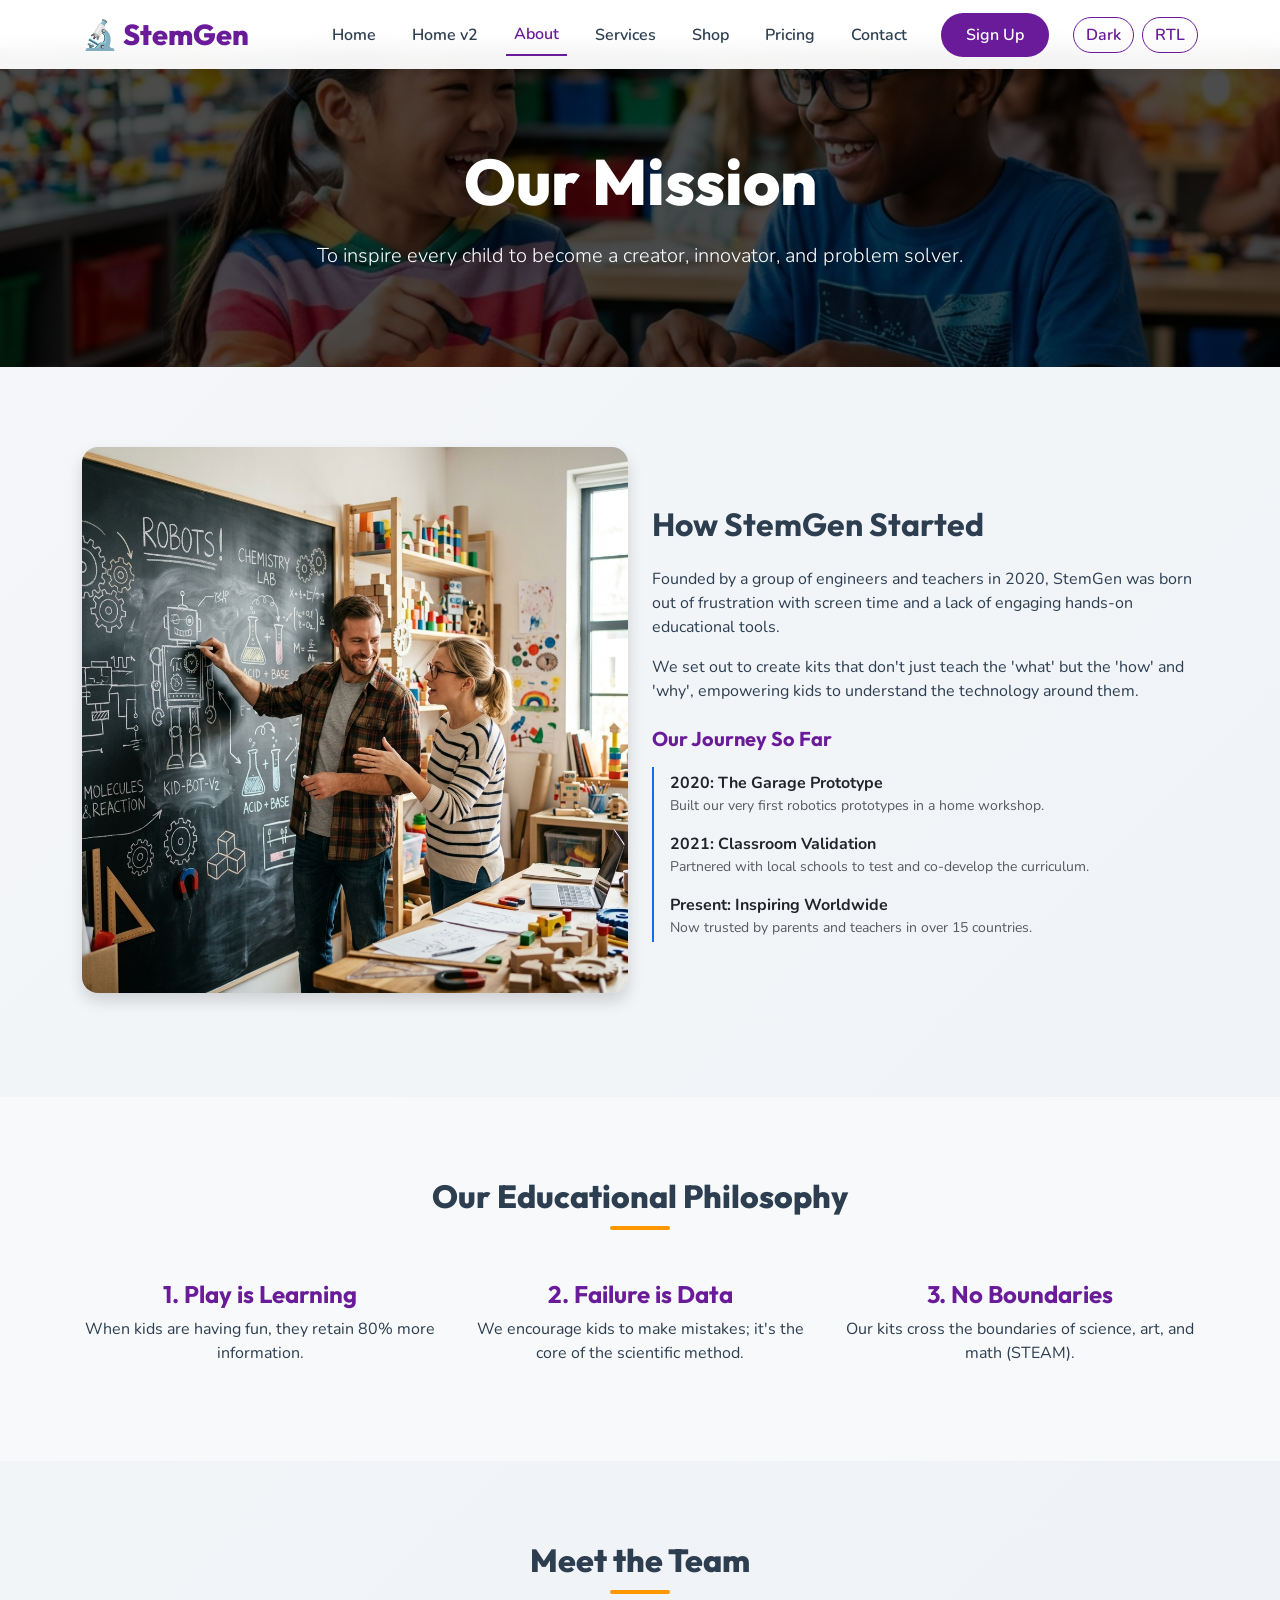
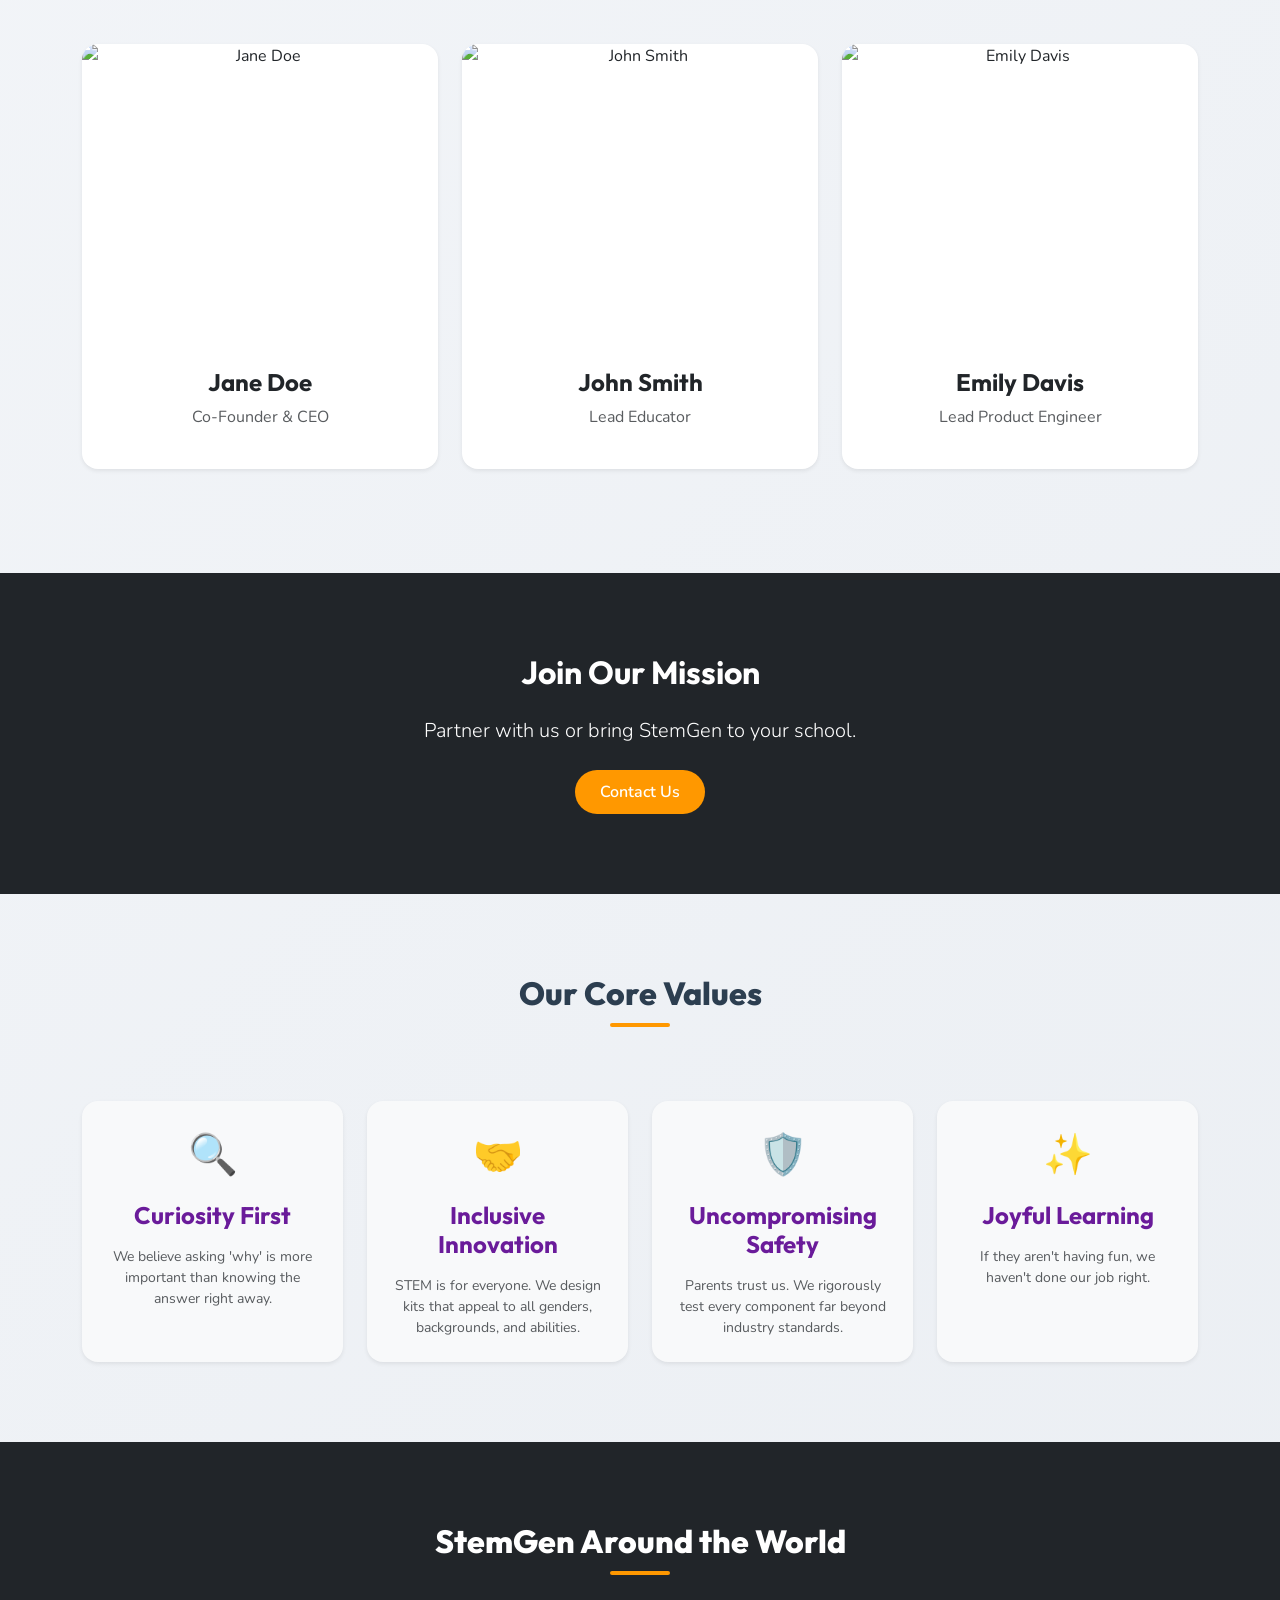
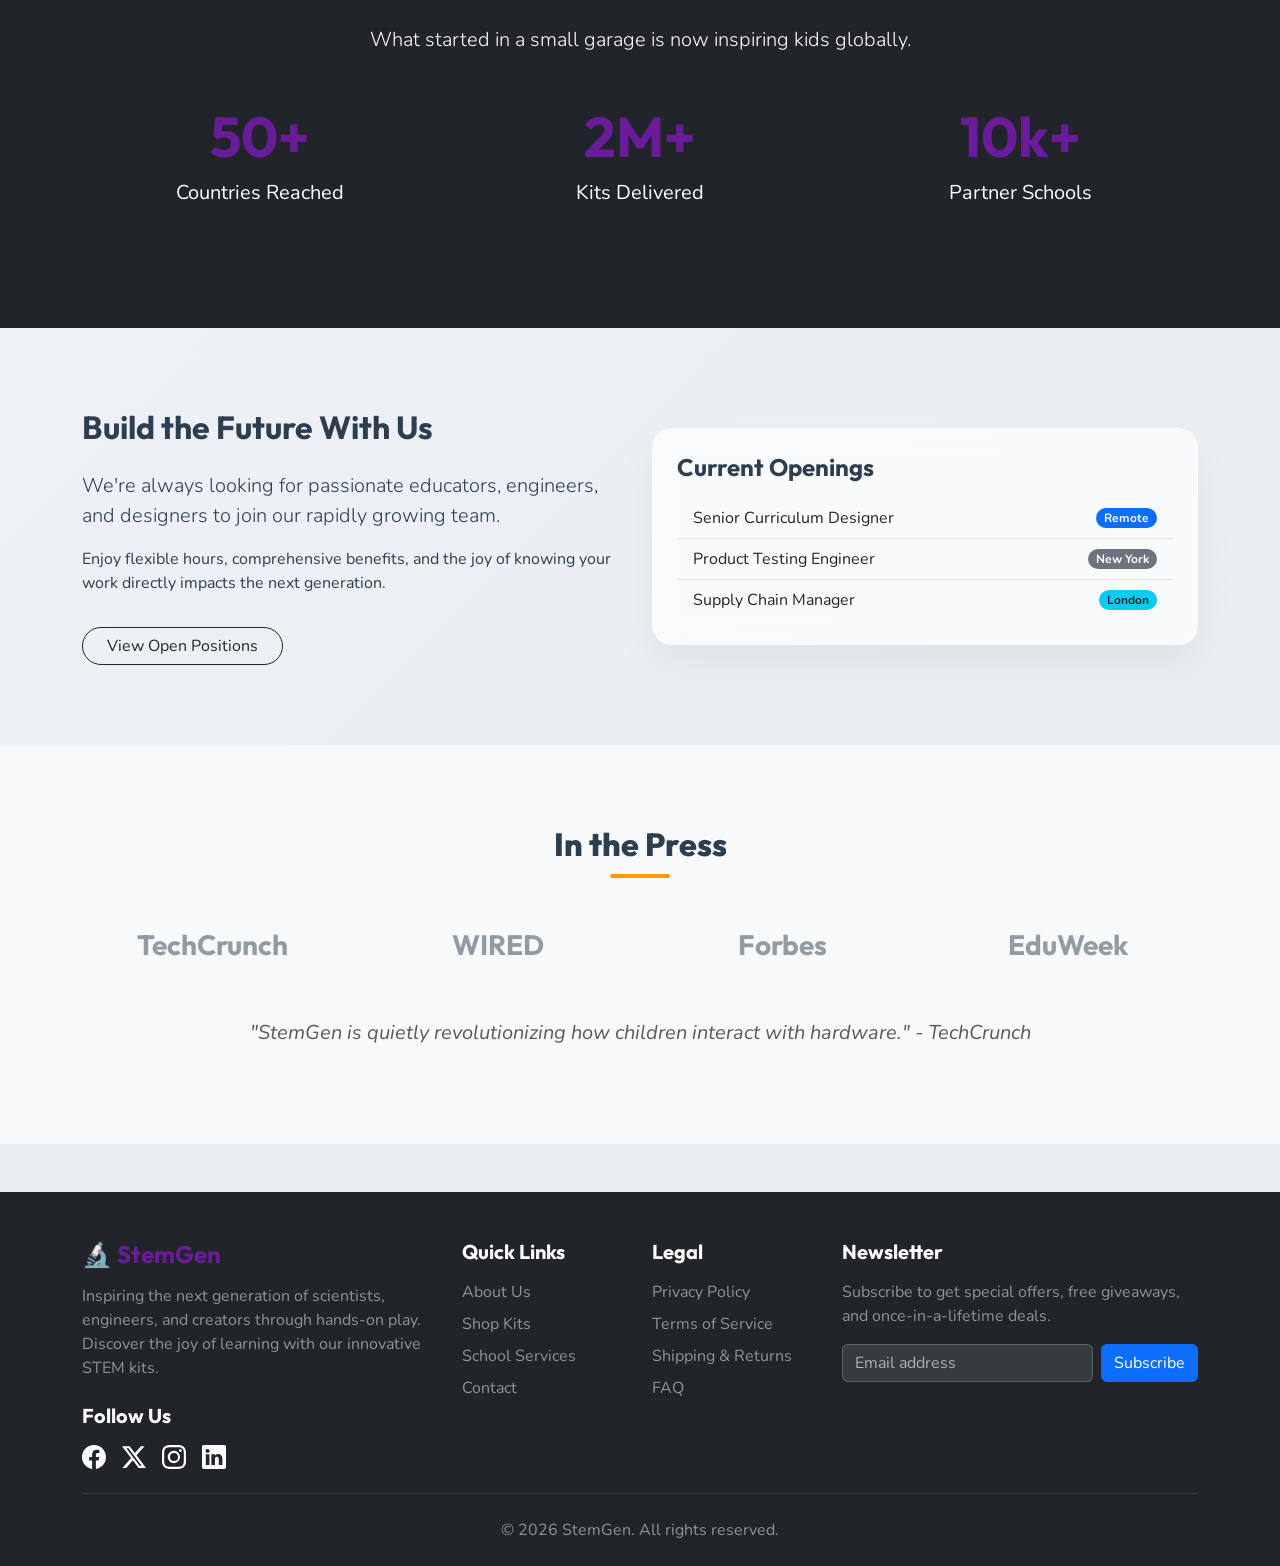
==== commit e5afb2c6: "check the vss" ====
--- a/about.html
+++ b/about.html
@@ -20,8 +20,8 @@
     <nav class="navbar navbar-expand-lg fixed-top">
         <div class="container">
             <a class="navbar-brand" href="index.html">🔬 StemGen</a>
-            <button class="navbar-toggler border-0 shadow-none" type="button" data-bs-toggle="collapse" data-bs-target="#navbarNav">
-                <i class="fas fa-bars text-primary fs-2"></i>
+            <button class="navbar-toggler shadow-none" type="button" data-bs-toggle="collapse" data-bs-target="#navbarNav">
+                <span class="navbar-toggler-icon"></span>
             </button>
             <div class="collapse navbar-collapse justify-content-end" id="navbarNav">
                 <ul class="navbar-nav align-items-center">
@@ -258,32 +258,7 @@
                 <div class="col-lg-4 col-md-6 col-sm-6">
                     <h4 class="text-primary mb-3">🔬 StemGen</h4>
                     <p class="text-white-50">Inspiring the next generation of scientists, engineers, and creators through hands-on play. Discover the joy of learning with our innovative STEM kits.</p>
-                </div>
-                <div class="col-lg-2 col-md-6 col-sm-6">
-                    <h5 class="text-white mb-3">Quick Links</h5>
-                    <ul class="list-unstyled">
-                        <li class="mb-2"><a href="about.html" class="text-white-50 text-decoration-none">About Us</a></li>
-                        <li class="mb-2"><a href="shop.html" class="text-white-50 text-decoration-none">Shop Kits</a></li>
-                        <li class="mb-2"><a href="services.html" class="text-white-50 text-decoration-none">School Services</a></li>
-                        <li class="mb-2"><a href="contact.html" class="text-white-50 text-decoration-none">Contact</a></li>
-                    </ul>
-                </div>
-                <div class="col-lg-2 col-md-6 col-sm-6">
-                    <h5 class="text-white mb-3">Legal</h5>
-                    <ul class="list-unstyled">
-                        <li class="mb-2"><a href="#" class="text-white-50 text-decoration-none">Privacy Policy</a></li>
-                        <li class="mb-2"><a href="#" class="text-white-50 text-decoration-none">Terms of Service</a></li>
-                        <li class="mb-2"><a href="#" class="text-white-50 text-decoration-none">Shipping & Returns</a></li>
-                        <li class="mb-2"><a href="#" class="text-white-50 text-decoration-none">FAQ</a></li>
-                    </ul>
-                </div>
-                <div class="col-lg-4 col-md-6 col-sm-6">
-                    <h5 class="text-white mb-3">Newsletter</h5>
-                    <p class="text-white-50">Subscribe to get special offers, free giveaways, and once-in-a-lifetime deals.</p>
-                    <form class="d-flex mb-3">
-                        <input type="email" class="form-control me-2" placeholder="Email address" aria-label="Email address">
-                        <button class="btn btn-primary" type="button">Subscribe</button>
-                    </form>
+                
                     <h5 class="text-white mb-3 mt-4">Follow Us</h5>
                     <div class="d-flex gap-3 social-icons">
                         <a href="#" class="text-white text-decoration-none" aria-label="Facebook">
@@ -300,6 +275,32 @@
                         </a>
                     </div>
                 </div>
+                <div class="col-lg-2 col-md-6 col-sm-6">
+                    <h5 class="text-white mb-3">Quick Links</h5>
+                    <ul class="list-unstyled">
+                        <li class="mb-2"><a href="about.html" class="text-white-50 text-decoration-none">About Us</a></li>
+                        <li class="mb-2"><a href="shop.html" class="text-white-50 text-decoration-none">Shop Kits</a></li>
+                        <li class="mb-2"><a href="services.html" class="text-white-50 text-decoration-none">School Services</a></li>
+                        <li class="mb-2"><a href="contact.html" class="text-white-50 text-decoration-none">Contact</a></li>
+                    </ul>
+                </div>
+                <div class="col-lg-2 col-md-6 col-sm-6">
+                    <h5 class="text-white mb-3">Legal</h5>
+                    <ul class="list-unstyled">
+                        <li class="mb-2"><a href="#" class="text-white-50 text-decoration-none">Privacy Policy</a></li>
+                        <li class="mb-2"><a href="#" class="text-white-50 text-decoration-none">Terms of Service</a></li>
+                        <li class="mb-2"><a href="#" class="text-white-50 text-decoration-none">Shipping & Returns</a></li>
+                        <li class="mb-2"><a href="#" class="text-white-50 text-decoration-none">FAQ</a></li>
+                    </ul>
+                </div>
+                <div class="col-lg-4 col-md-6 col-sm-6">
+                    <h5 class="text-white mb-3">Newsletter</h5>
+                    <p class="text-white-50">Subscribe to get special offers, free giveaways, and once-in-a-lifetime deals.</p>
+                    <form class="d-flex mb-3">
+                        <input type="email" class="form-control me-2" placeholder="Email address" aria-label="Email address">
+                        <button class="btn btn-primary" type="button">Subscribe</button>
+                    </form>
+                </div>
             </div>
             <hr class="mt-4 mb-4 border-secondary">
             <div class="text-center">
--- a/css/style.css
+++ b/css/style.css
@@ -142,6 +142,12 @@
   margin-bottom: 20px;
 }
 
+.hero-title.text-white {
+  background: none;
+  -webkit-text-fill-color: #ffffff;
+  color: #ffffff !important;
+}
+
 /* Cards */
 .feature-card, .product-card {
   background: white;
@@ -723,6 +729,16 @@
 
 footer a:hover {
     color: var(--secondary-color);
+}
+
+footer .social-icons a {
+    display: inline-block;
+    transition: transform 0.3s ease, color 0.3s ease;
+}
+
+footer .social-icons a:hover {
+    transform: translateY(-3px);
+    color: var(--secondary-color) !important;
 }
 
 /* Dark Mode Visibility Fixes */
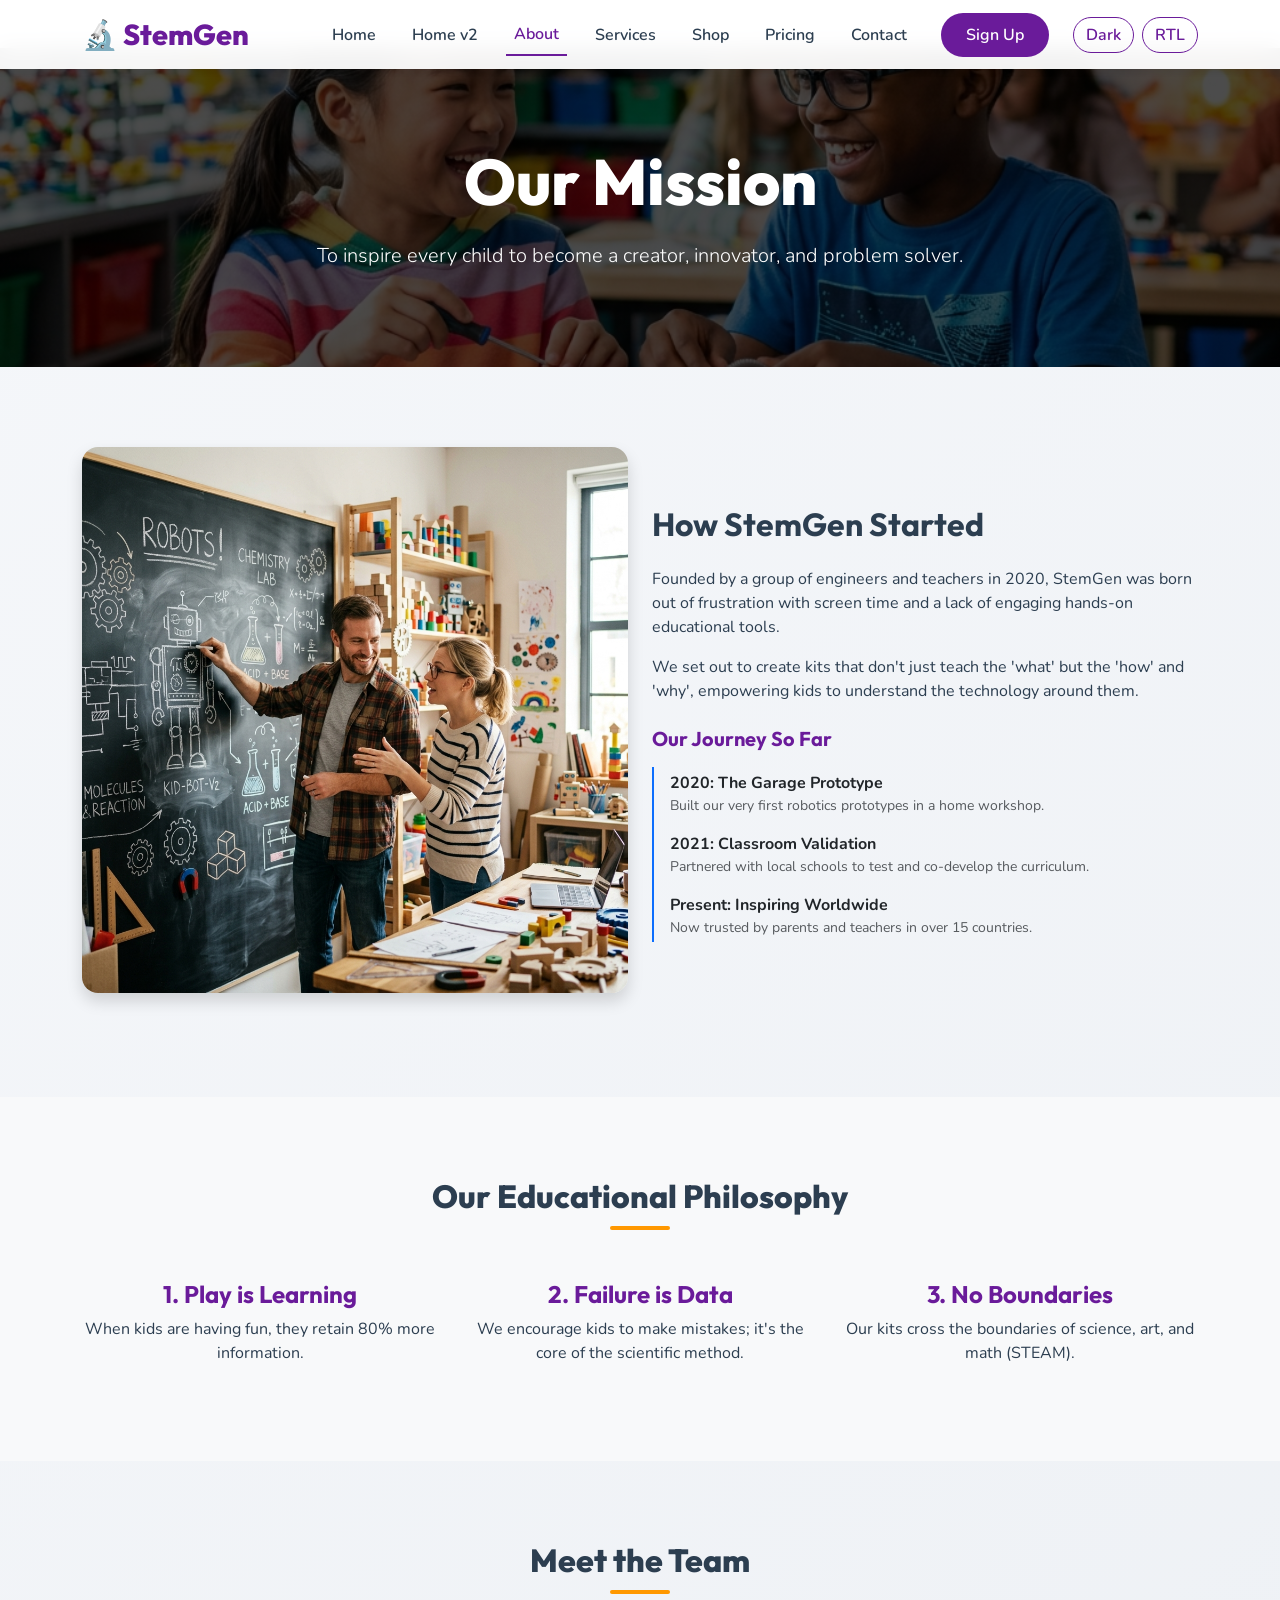
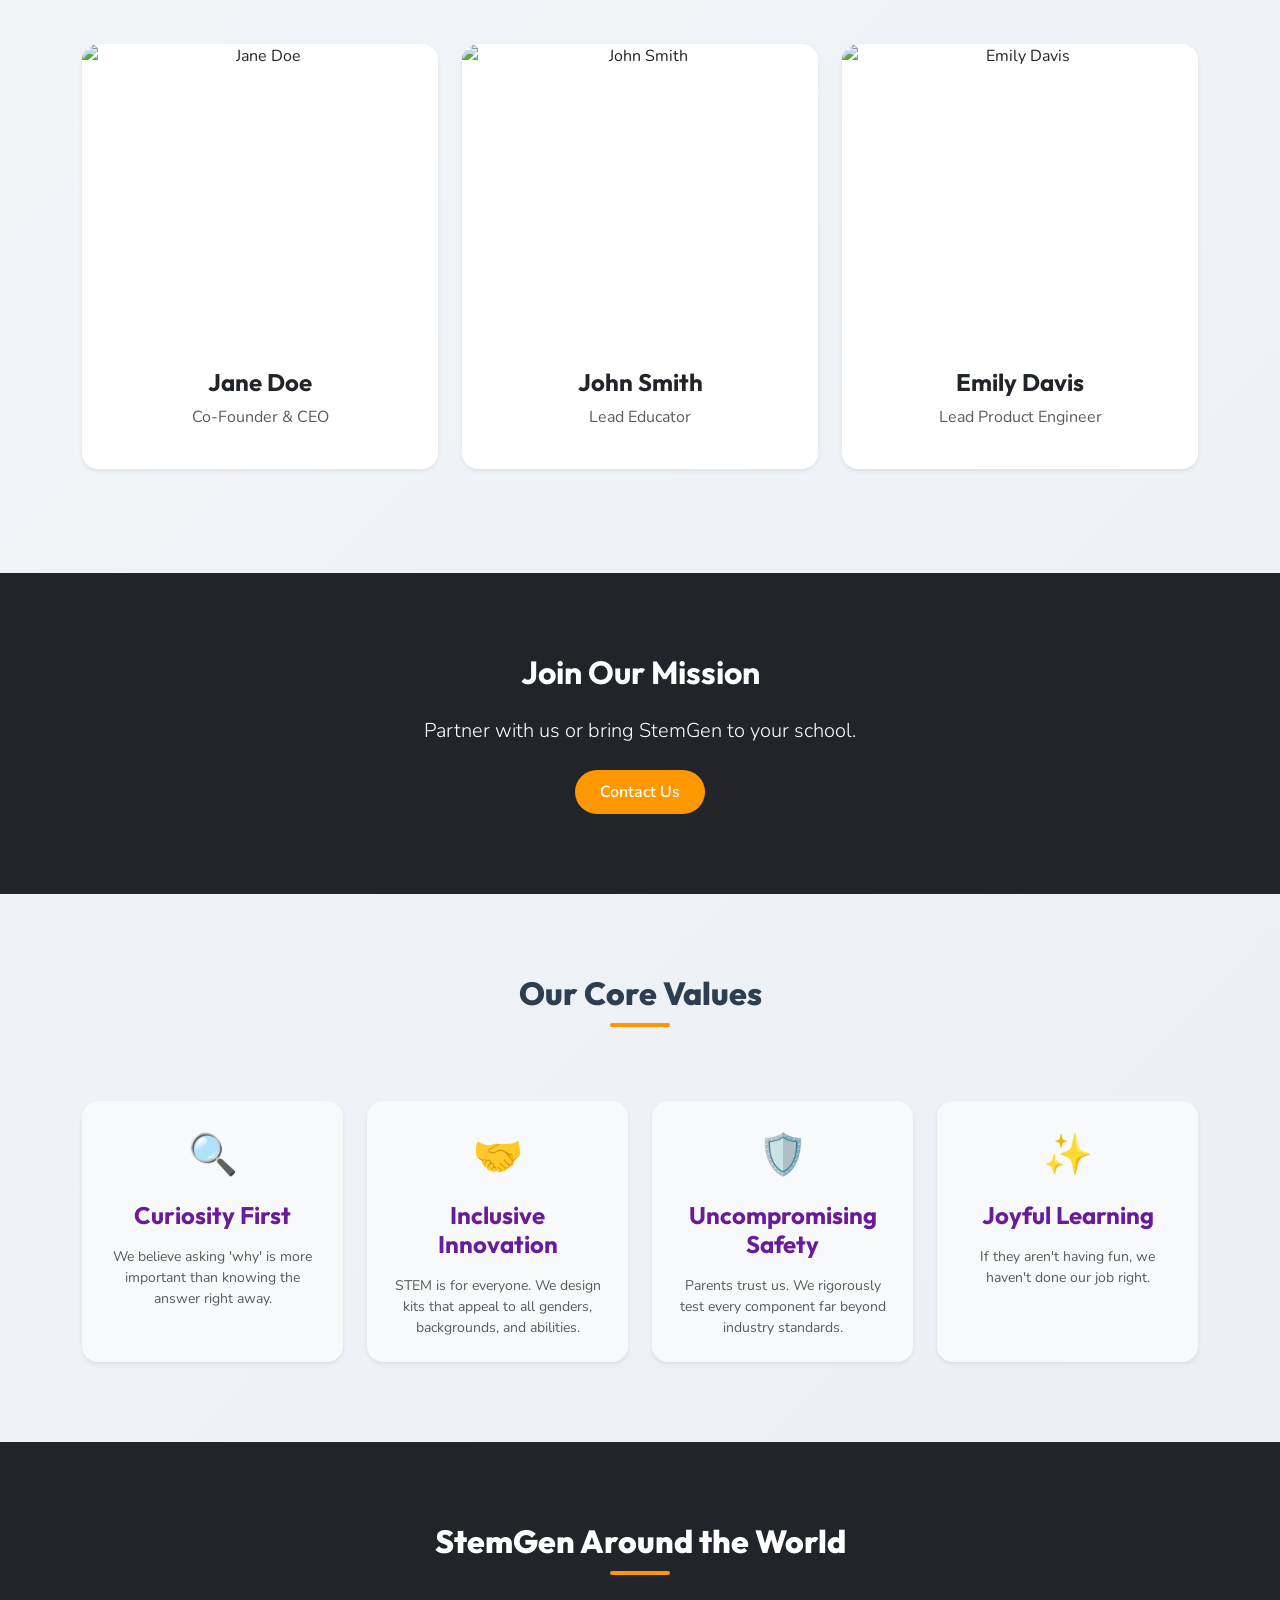
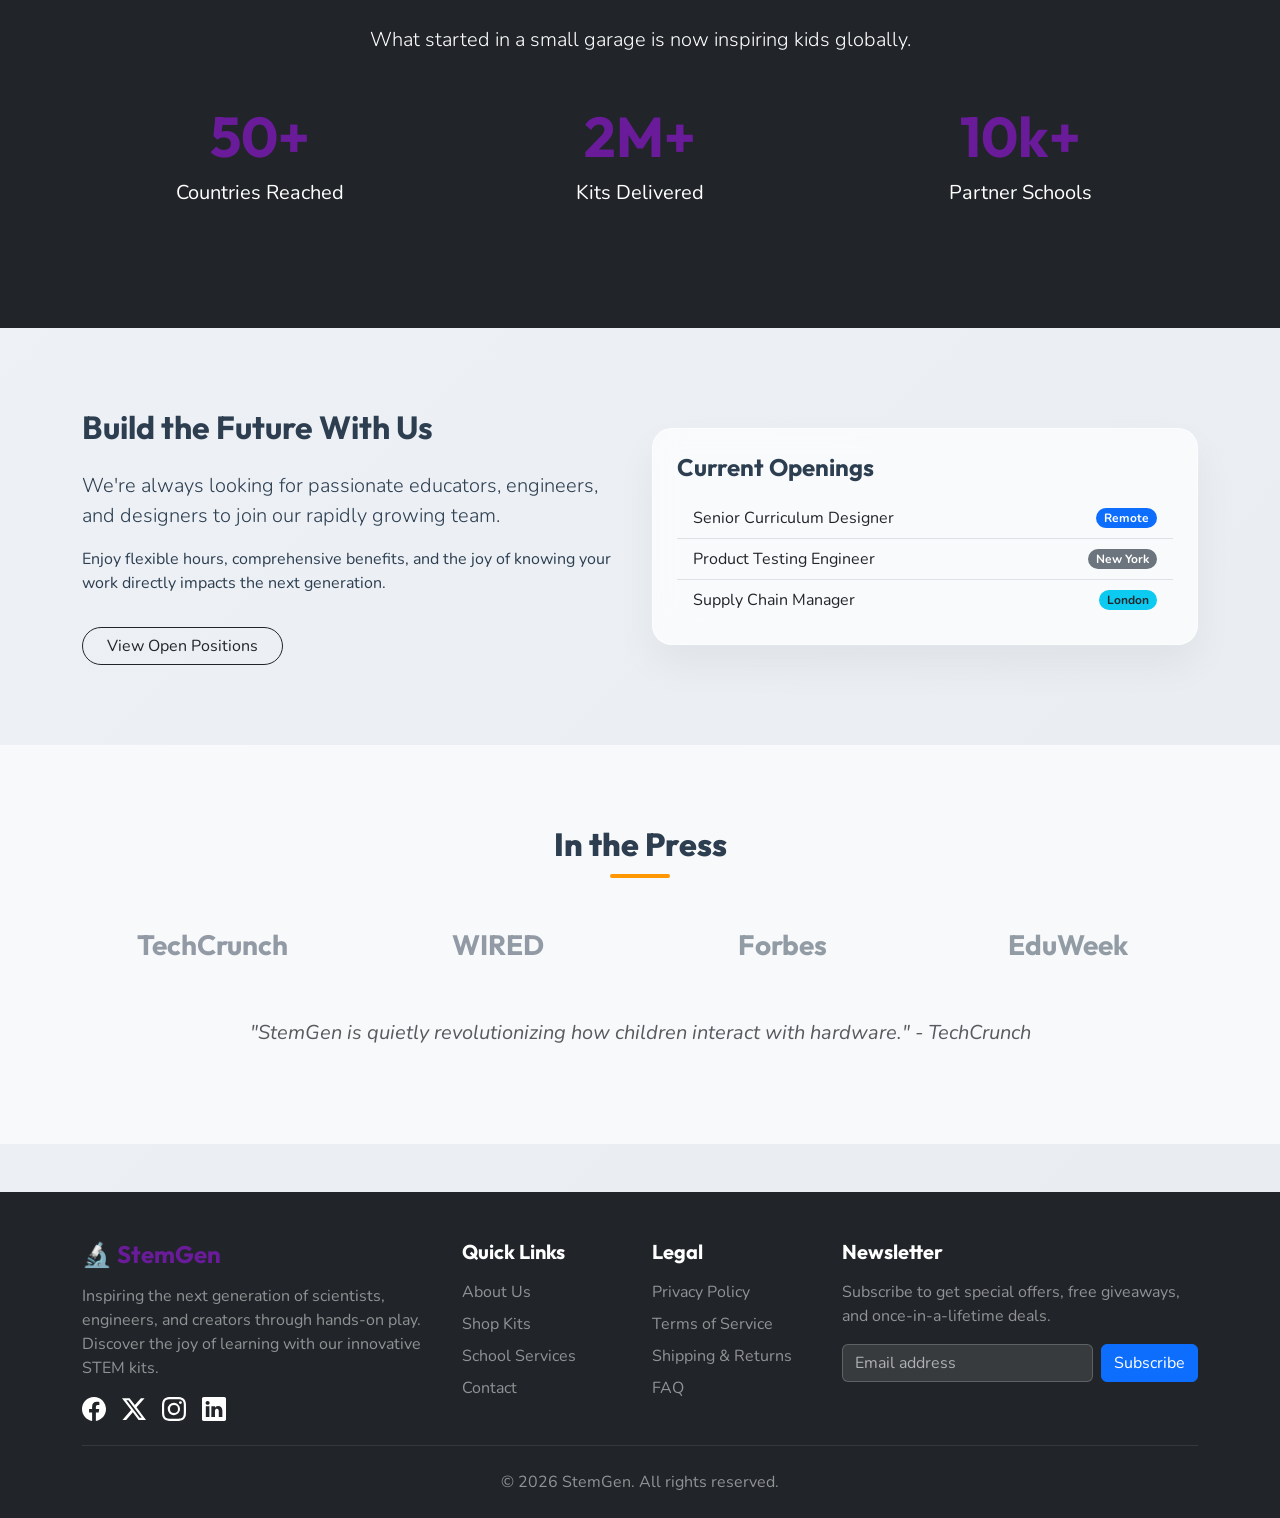
==== commit baf71963: "ccss" ====
--- a/about.html
+++ b/about.html
@@ -259,7 +259,7 @@
                     <h4 class="text-primary mb-3">🔬 StemGen</h4>
                     <p class="text-white-50">Inspiring the next generation of scientists, engineers, and creators through hands-on play. Discover the joy of learning with our innovative STEM kits.</p>
                 
-                    <h5 class="text-white mb-3 mt-4">Follow Us</h5>
+
                     <div class="d-flex gap-3 social-icons">
                         <a href="#" class="text-white text-decoration-none" aria-label="Facebook">
                             <svg xmlns="http://www.w3.org/2000/svg" width="24" height="24" fill="currentColor" class="bi bi-facebook" viewBox="0 0 16 16"><path d="M16 8.049c0-4.446-3.582-8.05-8-8.05C3.58 0-.002 3.603-.002 8.05c0 4.017 2.926 7.347 6.75 7.951v-5.625h-2.03V8.05H6.75V6.275c0-2.017 1.195-3.131 3.022-3.131.876 0 1.791.157 1.791.157v1.98h-1.009c-.993 0-1.303.621-1.303 1.258v1.51h2.218l-.354 2.326H9.25V16c3.824-.604 6.75-3.934 6.75-7.951z"/></svg>
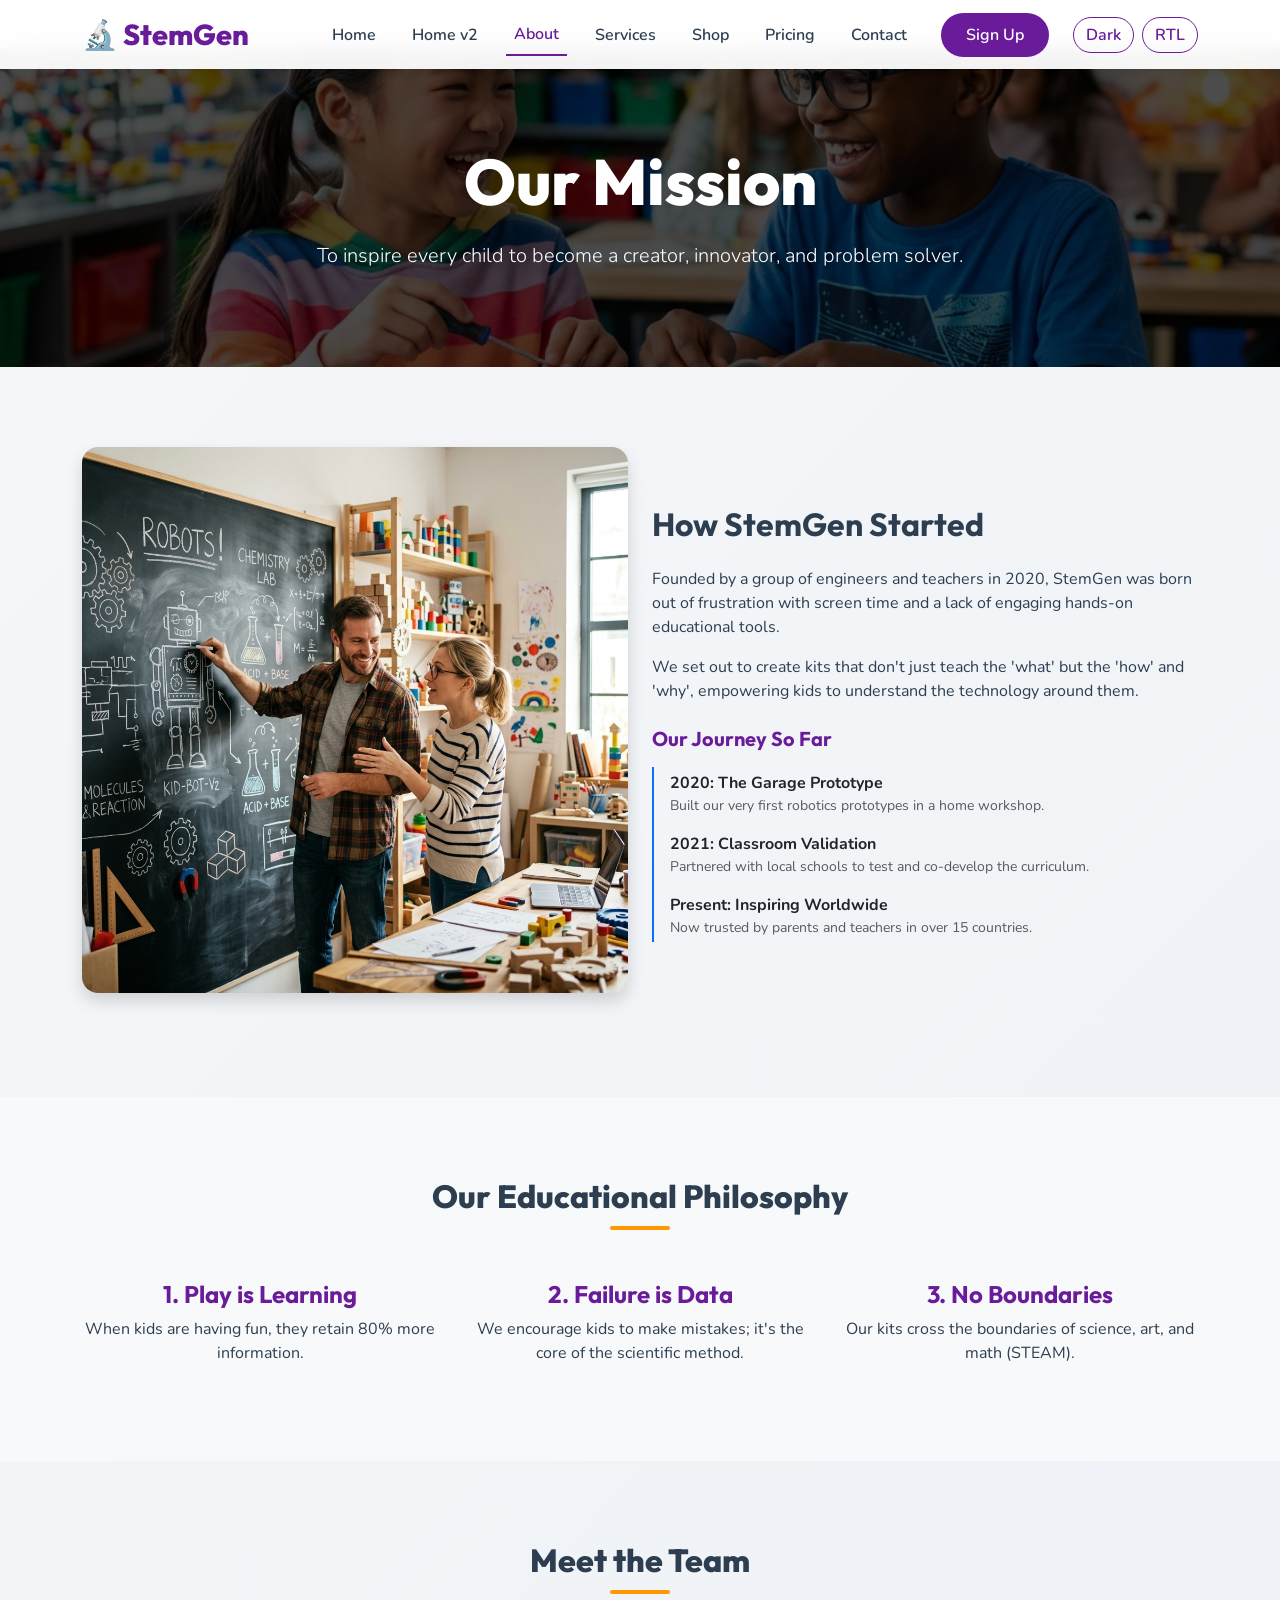
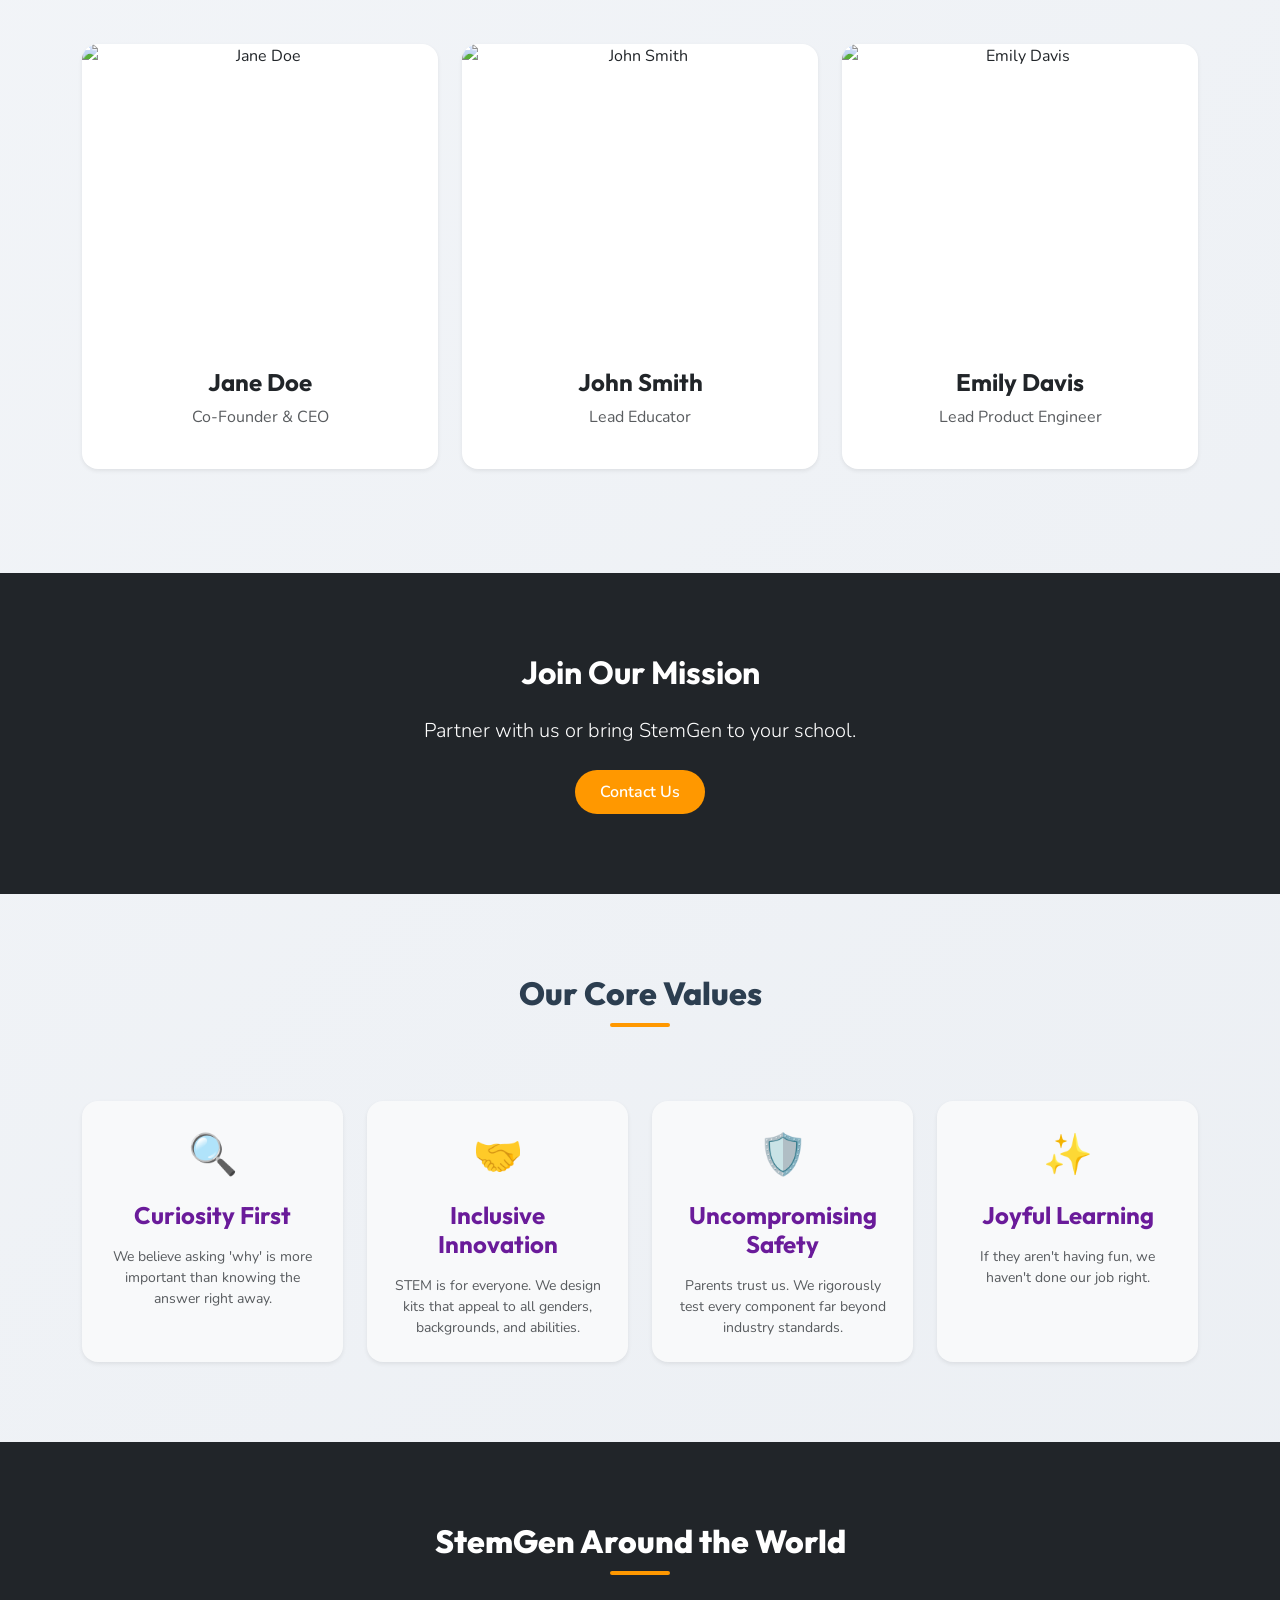
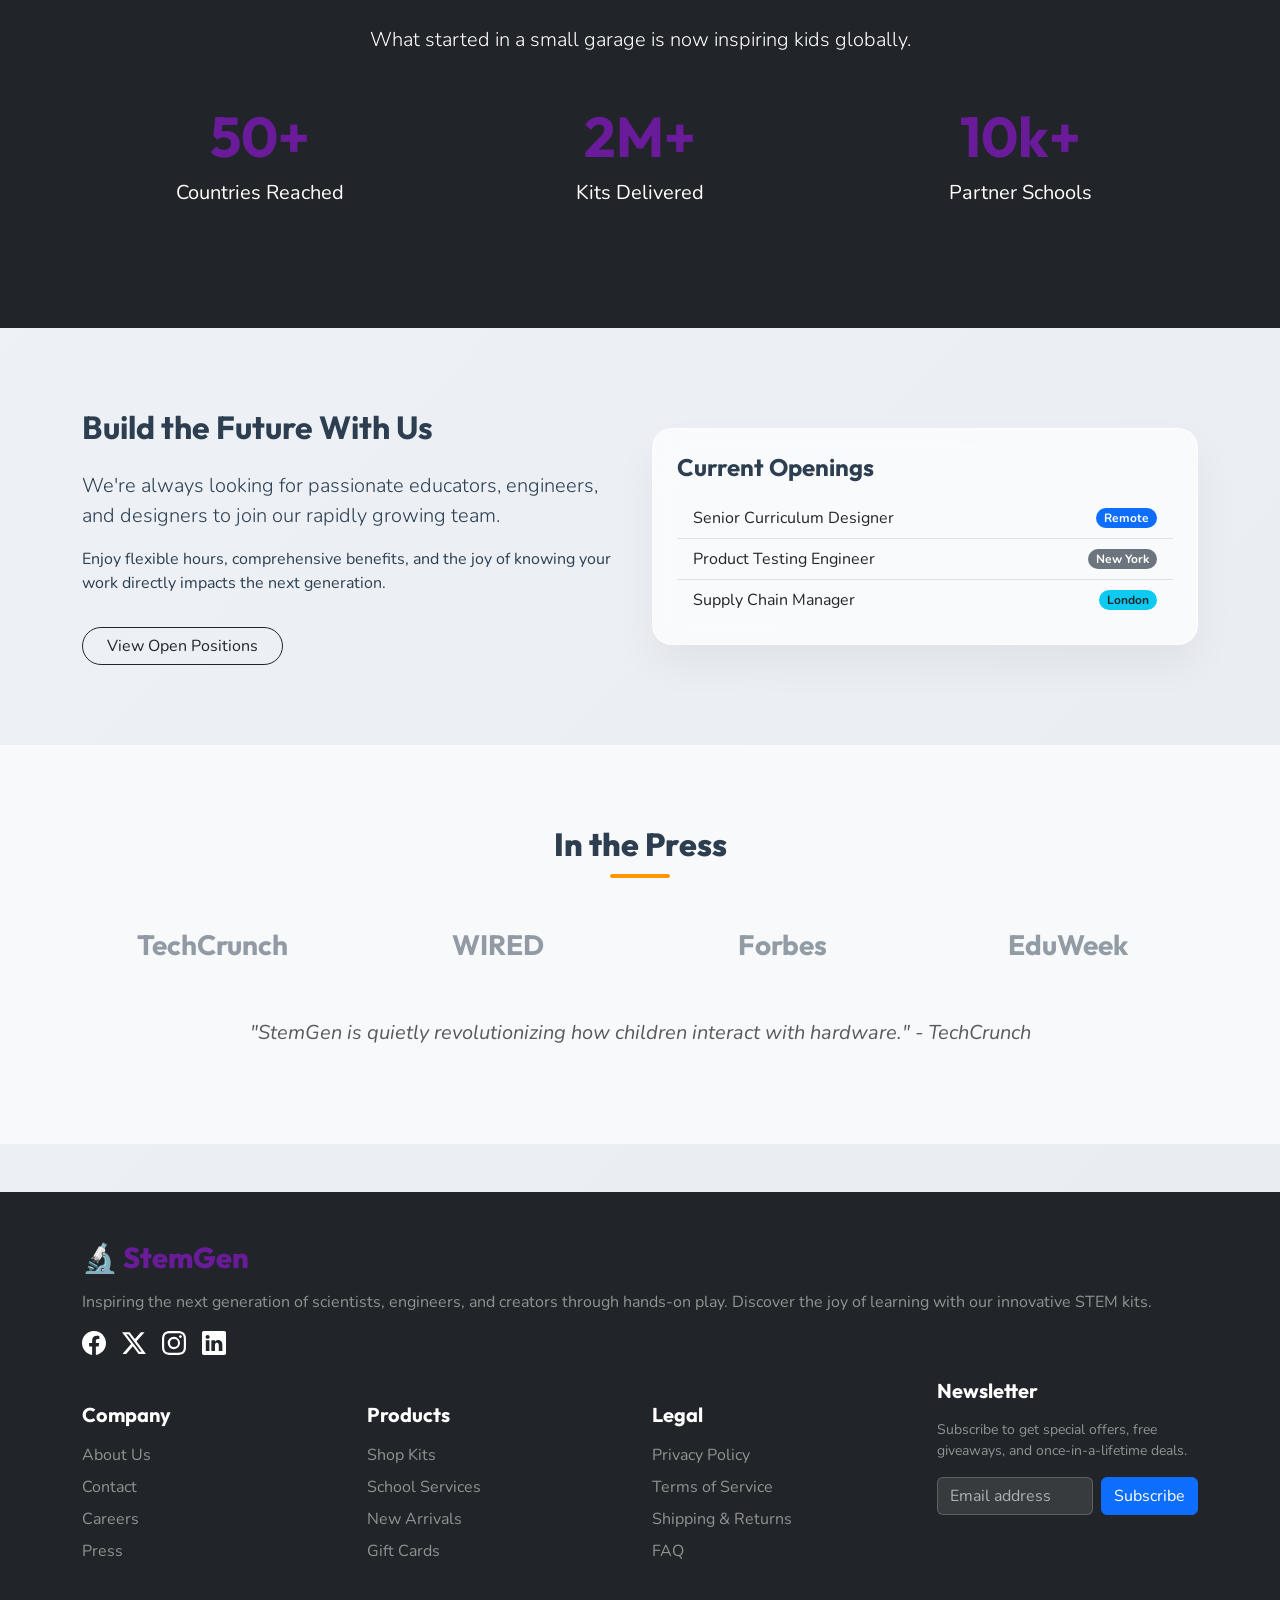
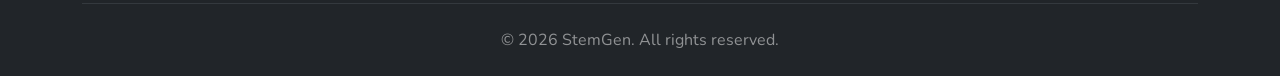
==== commit 098566f7: "adthe css" ====
--- a/about.html
+++ b/about.html
@@ -255,12 +255,10 @@
     <footer class="bg-dark text-white pt-5 pb-4 mt-5">
         <div class="container">
             <div class="row g-4">
-                <div class="col-lg-4 col-md-6 col-sm-6">
+                <div class="col-12 mb-lg-4 mb-3">
                     <h4 class="text-primary mb-3">🔬 StemGen</h4>
-                    <p class="text-white-50">Inspiring the next generation of scientists, engineers, and creators through hands-on play. Discover the joy of learning with our innovative STEM kits.</p>
-                
-
-                    <div class="d-flex gap-3 social-icons">
+                    <p class="text-white-50 w-lg-50">Inspiring the next generation of scientists, engineers, and creators through hands-on play. Discover the joy of learning with our innovative STEM kits.</p>
+                    <div class="d-flex gap-3 social-icons mt-3">
                         <a href="#" class="text-white text-decoration-none" aria-label="Facebook">
                             <svg xmlns="http://www.w3.org/2000/svg" width="24" height="24" fill="currentColor" class="bi bi-facebook" viewBox="0 0 16 16"><path d="M16 8.049c0-4.446-3.582-8.05-8-8.05C3.58 0-.002 3.603-.002 8.05c0 4.017 2.926 7.347 6.75 7.951v-5.625h-2.03V8.05H6.75V6.275c0-2.017 1.195-3.131 3.022-3.131.876 0 1.791.157 1.791.157v1.98h-1.009c-.993 0-1.303.621-1.303 1.258v1.51h2.218l-.354 2.326H9.25V16c3.824-.604 6.75-3.934 6.75-7.951z"/></svg>
                         </a>
@@ -275,31 +273,45 @@
                         </a>
                     </div>
                 </div>
-                <div class="col-lg-2 col-md-6 col-sm-6">
-                    <h5 class="text-white mb-3">Quick Links</h5>
-                    <ul class="list-unstyled">
-                        <li class="mb-2"><a href="about.html" class="text-white-50 text-decoration-none">About Us</a></li>
-                        <li class="mb-2"><a href="shop.html" class="text-white-50 text-decoration-none">Shop Kits</a></li>
-                        <li class="mb-2"><a href="services.html" class="text-white-50 text-decoration-none">School Services</a></li>
-                        <li class="mb-2"><a href="contact.html" class="text-white-50 text-decoration-none">Contact</a></li>
-                    </ul>
-                </div>
-                <div class="col-lg-2 col-md-6 col-sm-6">
-                    <h5 class="text-white mb-3">Legal</h5>
-                    <ul class="list-unstyled">
-                        <li class="mb-2"><a href="#" class="text-white-50 text-decoration-none">Privacy Policy</a></li>
-                        <li class="mb-2"><a href="#" class="text-white-50 text-decoration-none">Terms of Service</a></li>
-                        <li class="mb-2"><a href="#" class="text-white-50 text-decoration-none">Shipping & Returns</a></li>
-                        <li class="mb-2"><a href="#" class="text-white-50 text-decoration-none">FAQ</a></li>
-                    </ul>
-                </div>
-                <div class="col-lg-4 col-md-6 col-sm-6">
-                    <h5 class="text-white mb-3">Newsletter</h5>
-                    <p class="text-white-50">Subscribe to get special offers, free giveaways, and once-in-a-lifetime deals.</p>
-                    <form class="d-flex mb-3">
-                        <input type="email" class="form-control me-2" placeholder="Email address" aria-label="Email address">
-                        <button class="btn btn-primary" type="button">Subscribe</button>
-                    </form>
+                
+                <div class="col-12">
+                    <div class="row g-4">
+                        <div class="col-lg-3 col-md-6 col-6">
+                            <h5 class="text-white mb-3">Company</h5>
+                            <ul class="list-unstyled">
+                                <li class="mb-2"><a href="about.html" class="text-white-50 text-decoration-none">About Us</a></li>
+                                <li class="mb-2"><a href="contact.html" class="text-white-50 text-decoration-none">Contact</a></li>
+                                <li class="mb-2"><a href="#" class="text-white-50 text-decoration-none">Careers</a></li>
+                                <li class="mb-2"><a href="#" class="text-white-50 text-decoration-none">Press</a></li>
+                            </ul>
+                        </div>
+                        <div class="col-lg-3 col-md-6 col-6">
+                            <h5 class="text-white mb-3">Products</h5>
+                            <ul class="list-unstyled">
+                                <li class="mb-2"><a href="shop.html" class="text-white-50 text-decoration-none">Shop Kits</a></li>
+                                <li class="mb-2"><a href="services.html" class="text-white-50 text-decoration-none">School Services</a></li>
+                                <li class="mb-2"><a href="#" class="text-white-50 text-decoration-none">New Arrivals</a></li>
+                                <li class="mb-2"><a href="#" class="text-white-50 text-decoration-none">Gift Cards</a></li>
+                            </ul>
+                        </div>
+                        <div class="col-lg-3 col-md-6 col-6">
+                            <h5 class="text-white mb-3">Legal</h5>
+                            <ul class="list-unstyled">
+                                <li class="mb-2"><a href="#" class="text-white-50 text-decoration-none">Privacy Policy</a></li>
+                                <li class="mb-2"><a href="#" class="text-white-50 text-decoration-none">Terms of Service</a></li>
+                                <li class="mb-2"><a href="#" class="text-white-50 text-decoration-none">Shipping & Returns</a></li>
+                                <li class="mb-2"><a href="#" class="text-white-50 text-decoration-none">FAQ</a></li>
+                            </ul>
+                        </div>
+                        <div class="col-lg-3 col-md-6 col-12 mt-md-4 mt-lg-0 mt-4">
+                            <h5 class="text-white mb-3">Newsletter</h5>
+                            <p class="text-white-50 small">Subscribe to get special offers, free giveaways, and once-in-a-lifetime deals.</p>
+                            <form class="d-flex flex-column flex-sm-row gap-2 mb-3">
+                                <input type="email" class="form-control" placeholder="Email address" aria-label="Email address">
+                                <button class="btn btn-primary" type="button">Subscribe</button>
+                            </form>
+                        </div>
+                    </div>
                 </div>
             </div>
             <hr class="mt-4 mb-4 border-secondary">
--- a/css/style.css
+++ b/css/style.css
@@ -32,7 +32,8 @@
   z-index: 1050 !important;
 }
 
-.navbar-brand {
+.navbar-brand,
+footer h4.text-primary.mb-3 {
   font-family: var(--font-heading);
   font-weight: 800;
   color: var(--primary-color) !important;
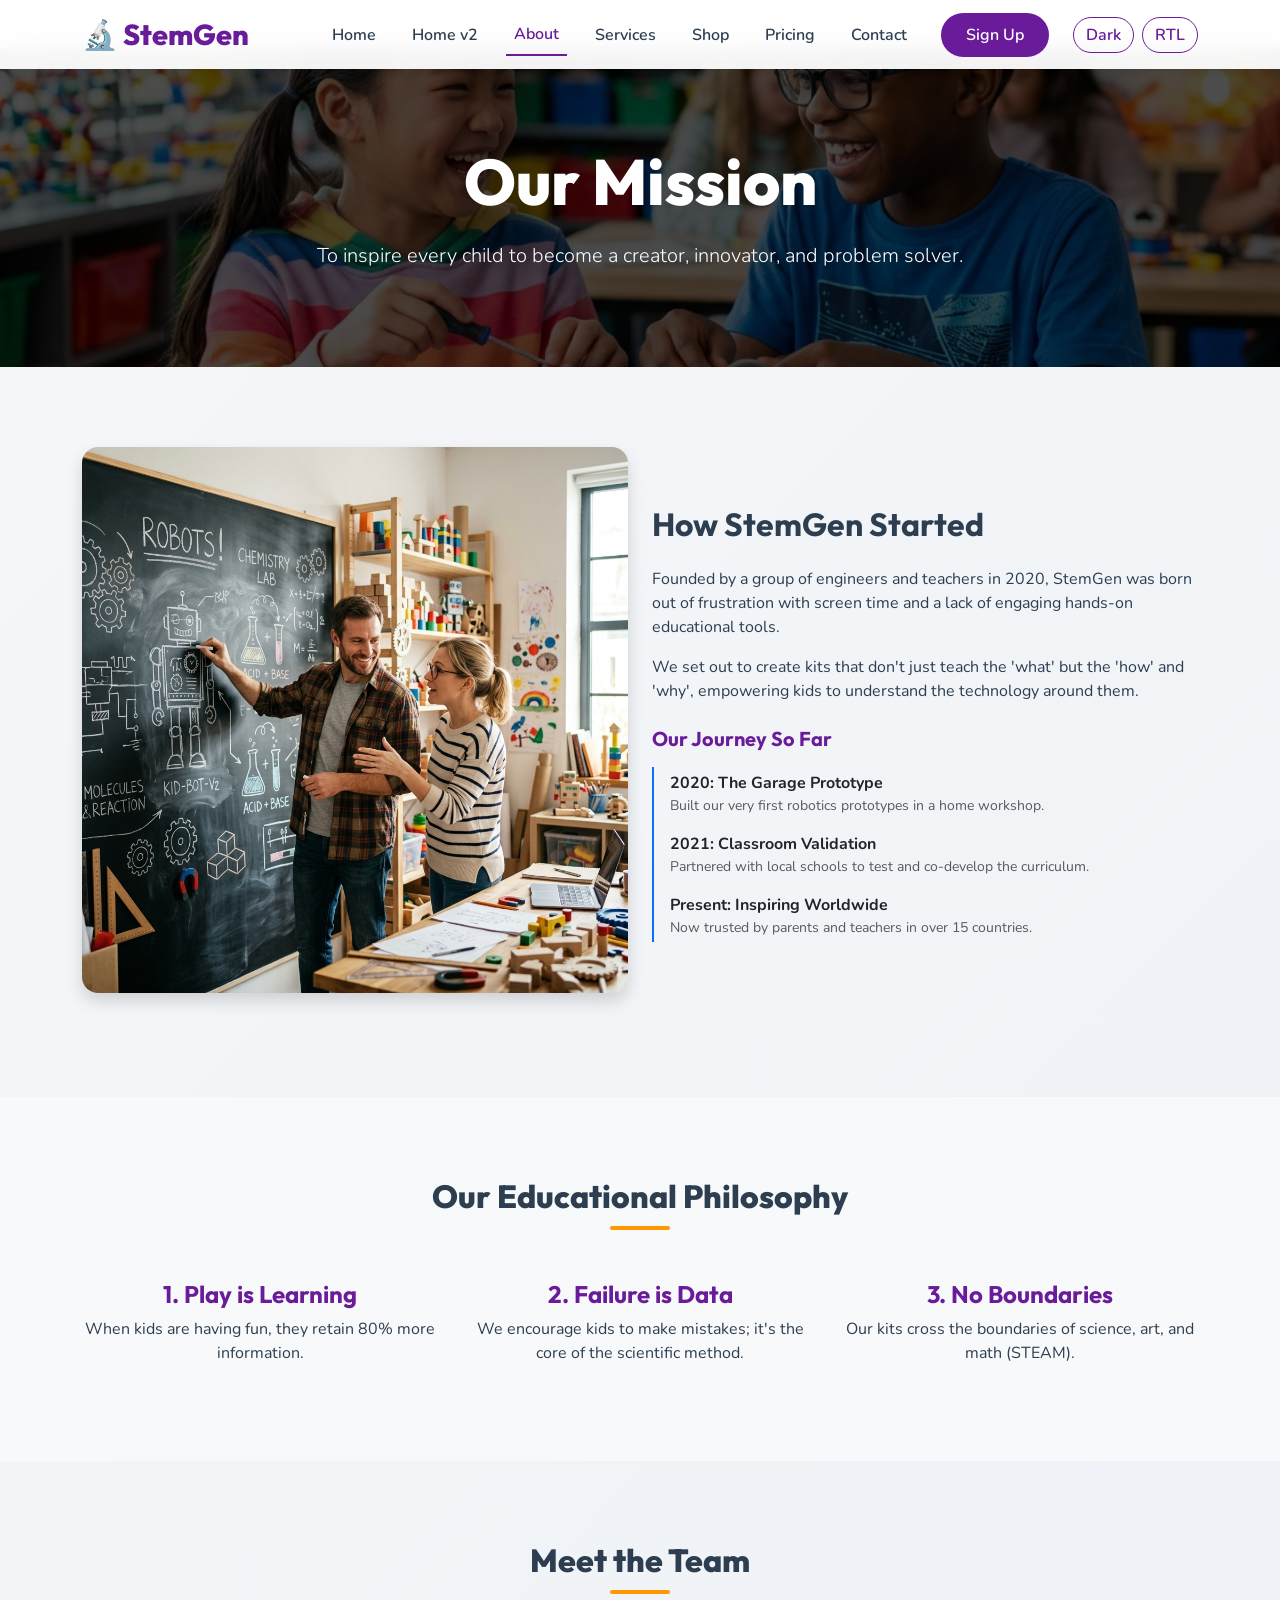
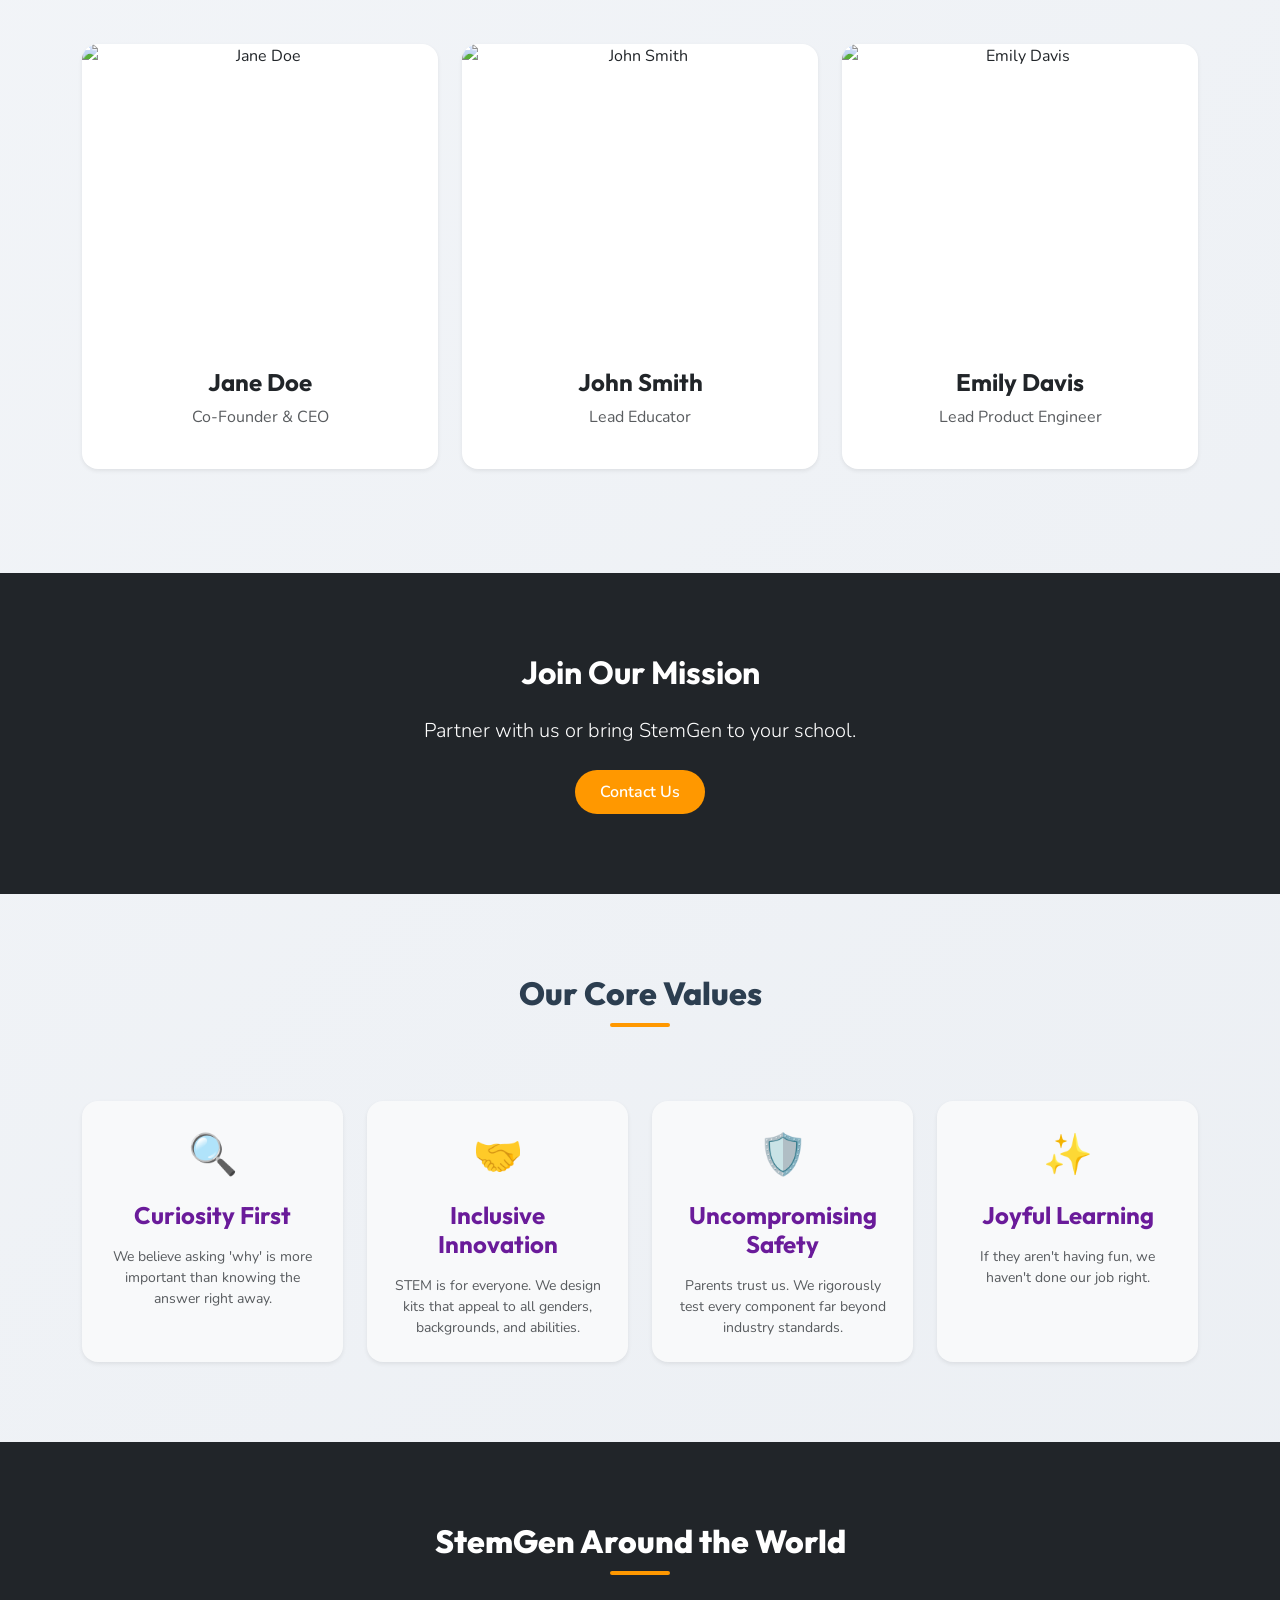
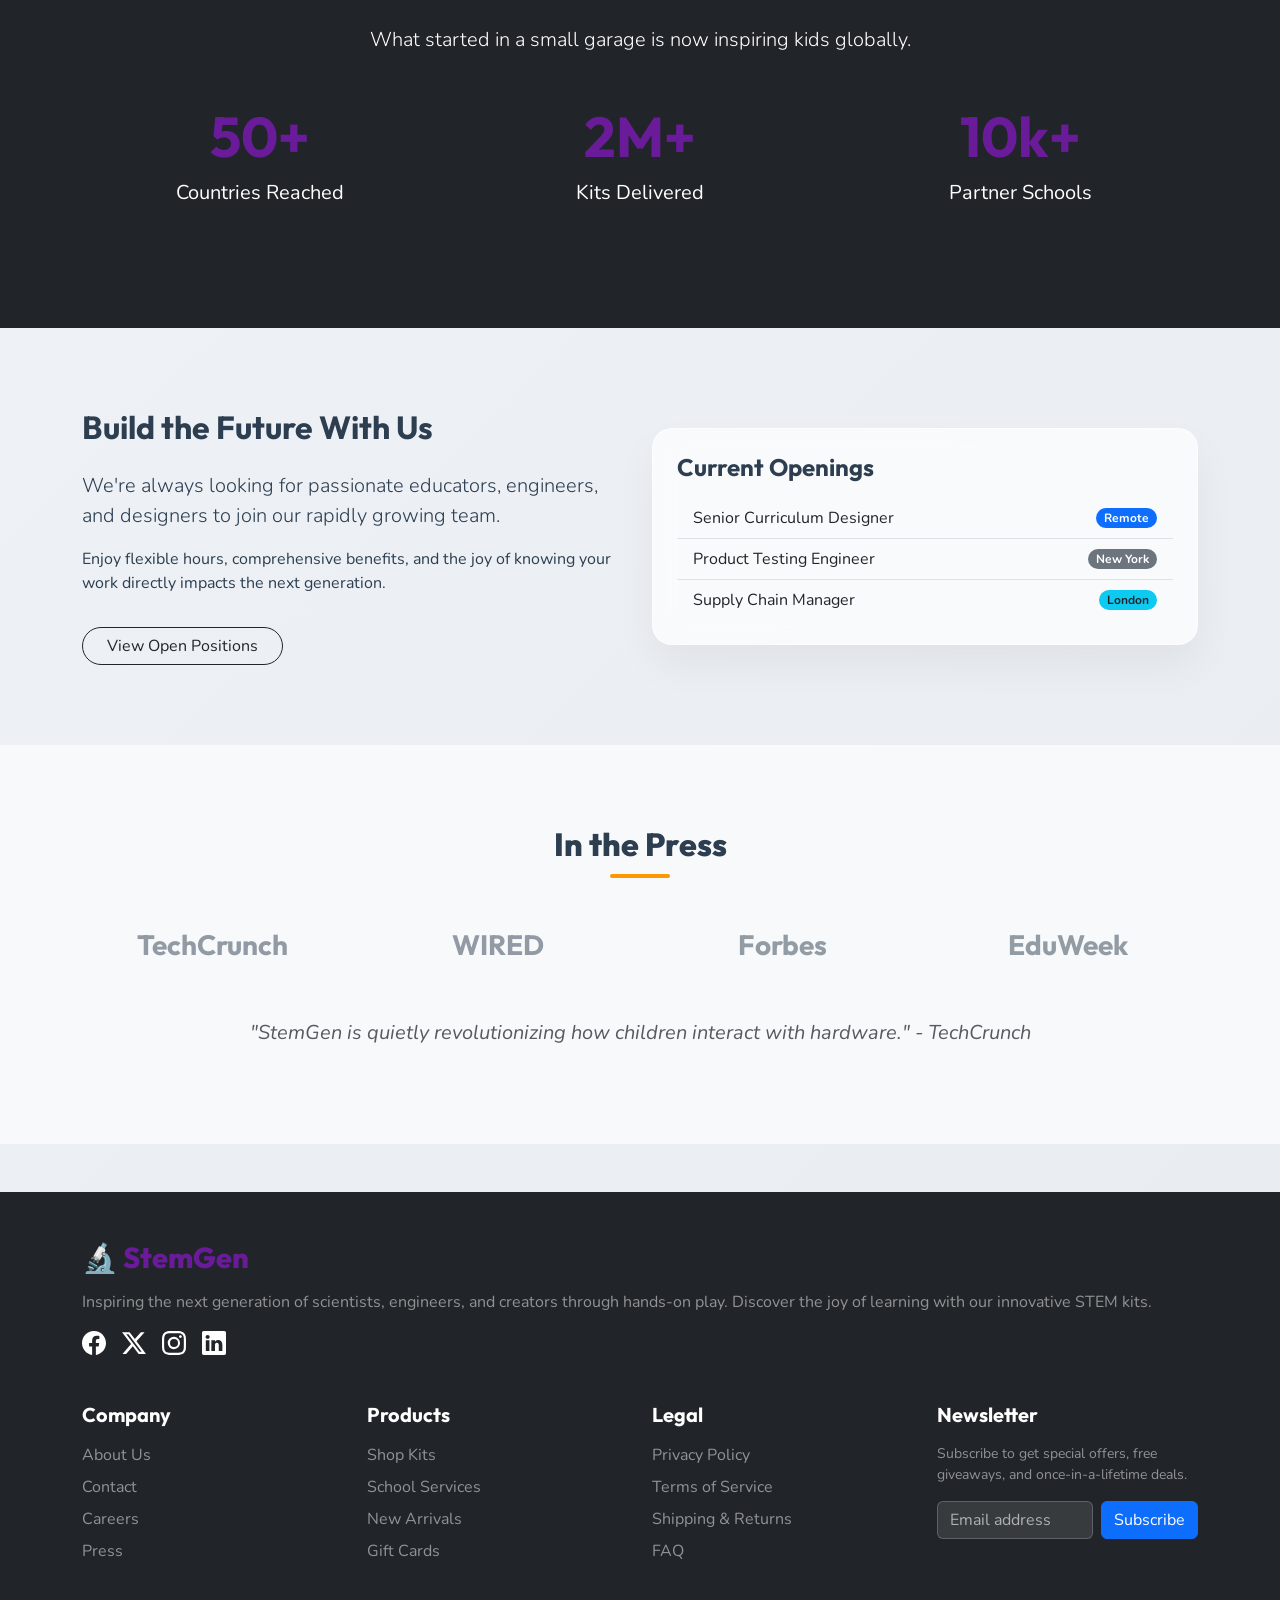
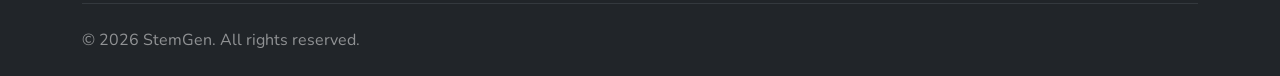
==== commit 9da836e1: "css" ====
--- a/about.html
+++ b/about.html
@@ -303,7 +303,7 @@
                                 <li class="mb-2"><a href="#" class="text-white-50 text-decoration-none">FAQ</a></li>
                             </ul>
                         </div>
-                        <div class="col-lg-3 col-md-6 col-12 mt-md-4 mt-lg-0 mt-4">
+                        <div class="col-lg-3 col-md-6 col-12">
                             <h5 class="text-white mb-3">Newsletter</h5>
                             <p class="text-white-50 small">Subscribe to get special offers, free giveaways, and once-in-a-lifetime deals.</p>
                             <form class="d-flex flex-column flex-sm-row gap-2 mb-3">
@@ -315,7 +315,7 @@
                 </div>
             </div>
             <hr class="mt-4 mb-4 border-secondary">
-            <div class="text-center">
+            <div class="d-flex justify-content-between align-items-center text-start">
                 <p class="text-white-50 mb-0">&copy; 2026 StemGen. All rights reserved.</p>
             </div>
         </div>
--- a/css/style.css
+++ b/css/style.css
@@ -40,6 +40,10 @@
   font-size: 1.8rem;
 }
 
+.text-primary {
+  color: var(--primary-color) !important;
+}
+
 .nav-link {
   font-weight: 600;
   color: var(--text-dark) !important;
@@ -416,15 +420,11 @@
   /* Footer adjustments */
   footer {
     padding: 40px 0 15px 0;
-    text-align: center;
+    text-align: left;
   }
 
   footer .d-flex.gap-3 {
-    justify-content: center;
-  }
-
-  footer .col-md-4 {
-    text-align: center;
+    justify-content: flex-start;
   }
 
   /* Fix carousel controls from going off-screen */
@@ -1025,6 +1025,73 @@
 /* --- Scrolled Navbar State --- */
 .navbar.navbar-scrolled {
     background: rgba(255, 255, 255, 0.98) !important;
+
+/* Premium Product Card Styles */
+.product-card {
+    background: rgba(255, 255, 255, 0.85) !important;
+    backdrop-filter: blur(12px) !important;
+    -webkit-backdrop-filter: blur(12px) !important;
+    border: 1px solid rgba(255, 255, 255, 0.5) !important;
+    border-radius: 16px !important;
+    box-shadow: 0 10px 30px rgba(0, 0, 0, 0.05) !important;
+    transition: all 0.4s cubic-bezier(0.175, 0.885, 0.32, 1.275) !important;
+    overflow: hidden !important;
+}
+
+.product-card:hover {
+    transform: translateY(-8px) scale(1.02) !important;
+    box-shadow: 0 20px 40px rgba(106, 27, 154, 0.15) !important;
+    border-color: rgba(106, 27, 154, 0.3) !important;
+}
+
+.product-card .card-img-wrapper {
+    border-radius: 16px 16px 0 0 !important;
+    overflow: hidden !important;
+}
+
+.product-card img {
+    transition: transform 0.5s ease !important;
+}
+
+.product-card:hover img {
+    transform: scale(1.08) !important;
+}
+
+/* Dark Mode Overrides for Product Card */
+[data-bs-theme="dark"] .product-card {
+    background: rgba(30, 30, 40, 0.6) !important;
+    border: 1px solid rgba(255, 255, 255, 0.1) !important;
+    box-shadow: 0 10px 30px rgba(0, 0, 0, 0.3) !important;
+}
+
+[data-bs-theme="dark"] .product-card .card-title,
+[data-bs-theme="dark"] .product-card h4 {
+    color: #ffffff !important;
+}
+
+[data-bs-theme="dark"] .product-card .text-muted {
+    color: rgba(255, 255, 255, 0.7) !important;
+}
+
+[data-bs-theme="dark"] .product-card:hover {
+    box-shadow: 0 20px 40px rgba(106, 27, 154, 0.4) !important;
+    border-color: rgba(106, 27, 154, 0.6) !important;
+}
+
+/* Dark Mode Navbar Links Fix */
+[data-bs-theme="dark"] .navbar .nav-link,
+[data-bs-theme="dark"] .navbar .navbar-brand {
+    color: rgba(255, 255, 255, 0.85) !important;
+}
+[data-bs-theme="dark"] .navbar .nav-link:hover,
+[data-bs-theme="dark"] .navbar .nav-link:focus,
+[data-bs-theme="dark"] .navbar .nav-link.active {
+    color: #ffffff !important;
+}
+
+/* --- Scrolled Navbar State --- */
+.navbar.navbar-scrolled {
+    background: rgba(255, 255, 255, 0.98) !important;
     backdrop-filter: blur(20px);
     -webkit-backdrop-filter: blur(20px);
     box-shadow: 0 10px 30px rgba(0, 0, 0, 0.1) !important;
@@ -1040,3 +1107,4 @@
 .text-primary {
     color: var(--primary-color) !important;
 }
+
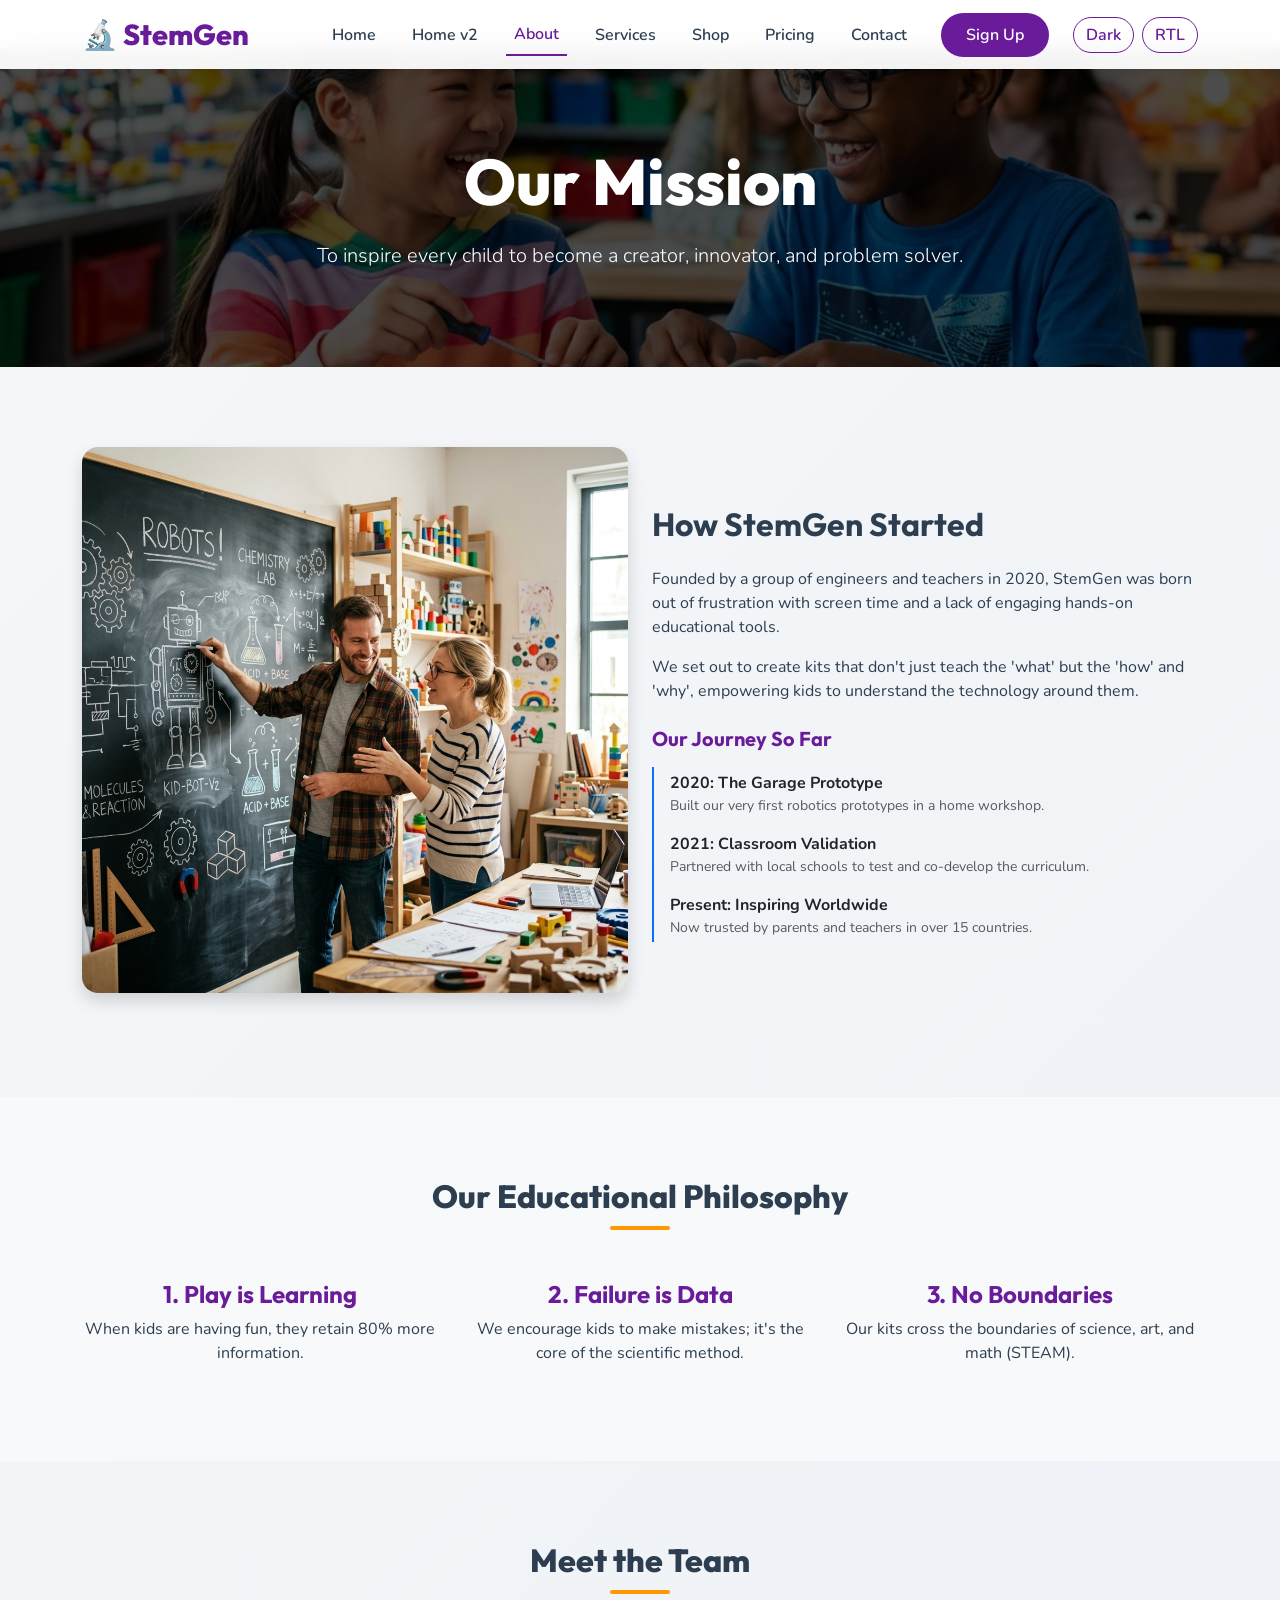
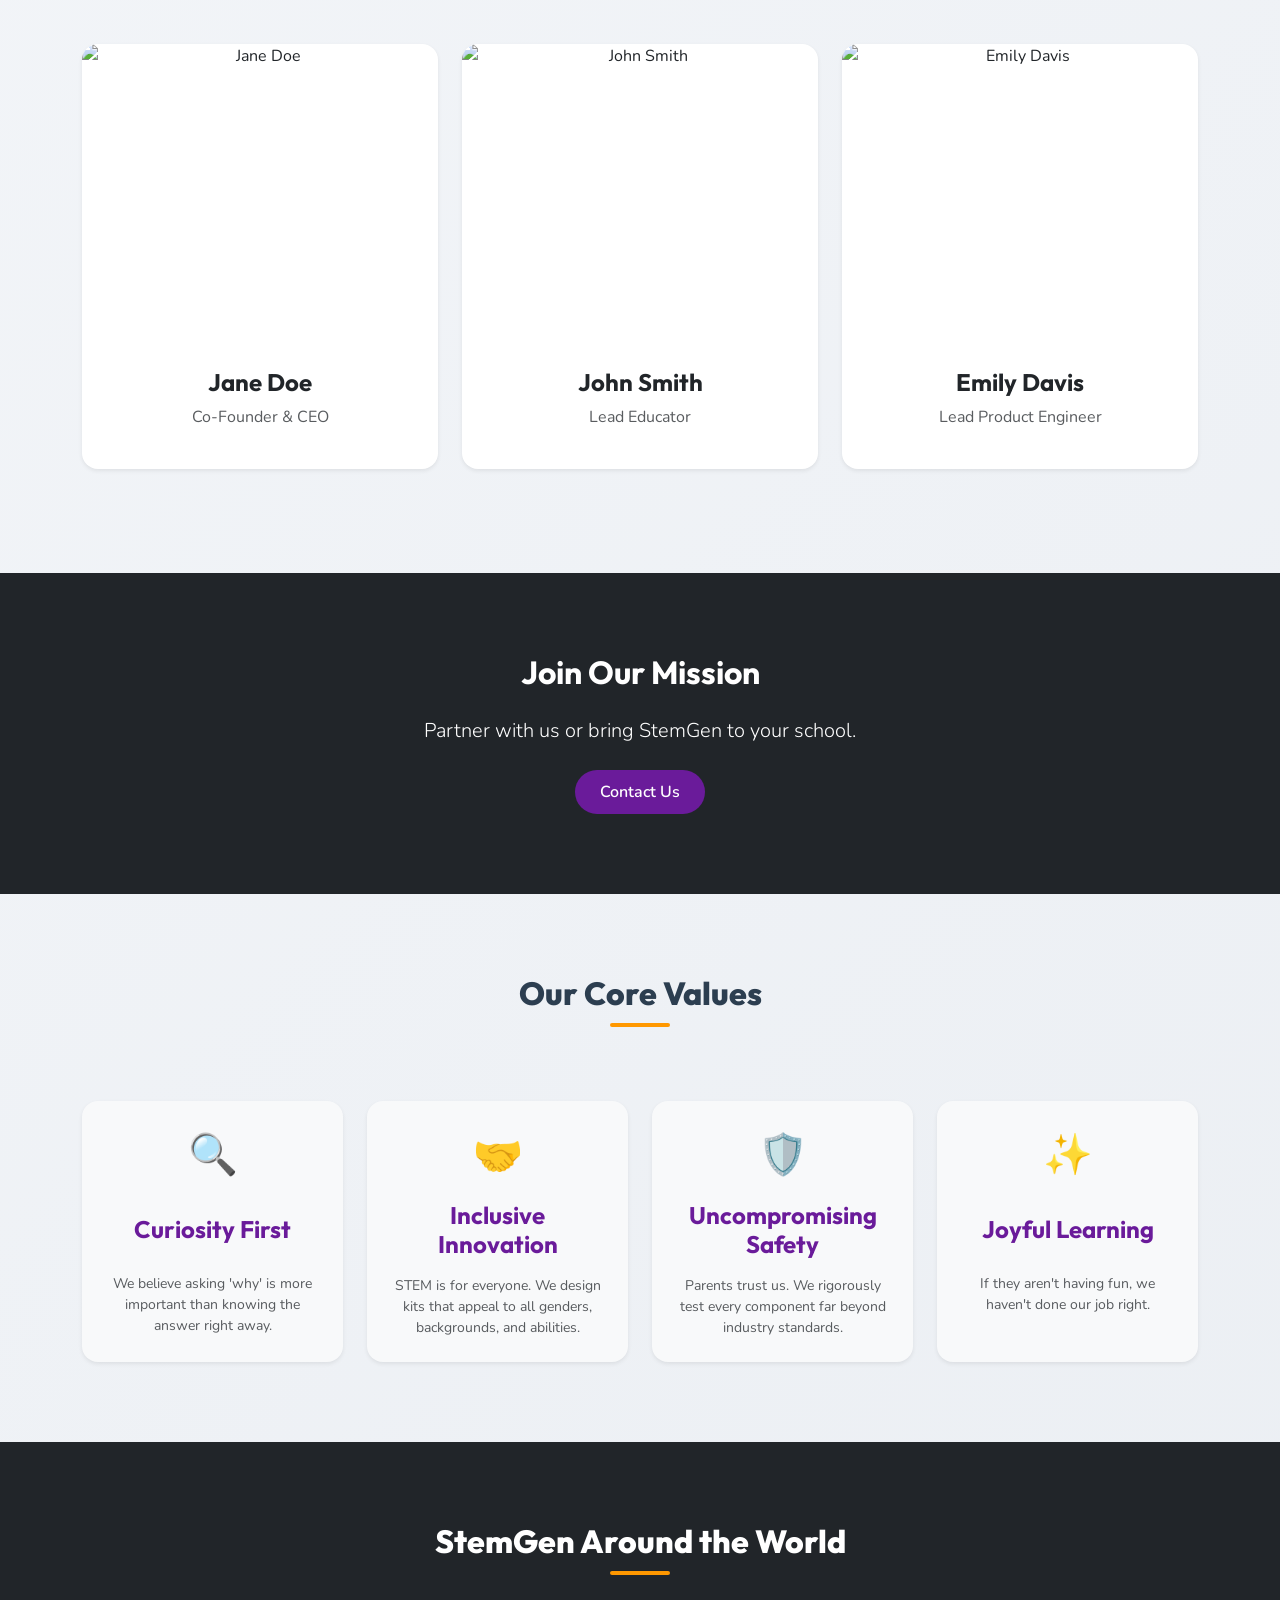
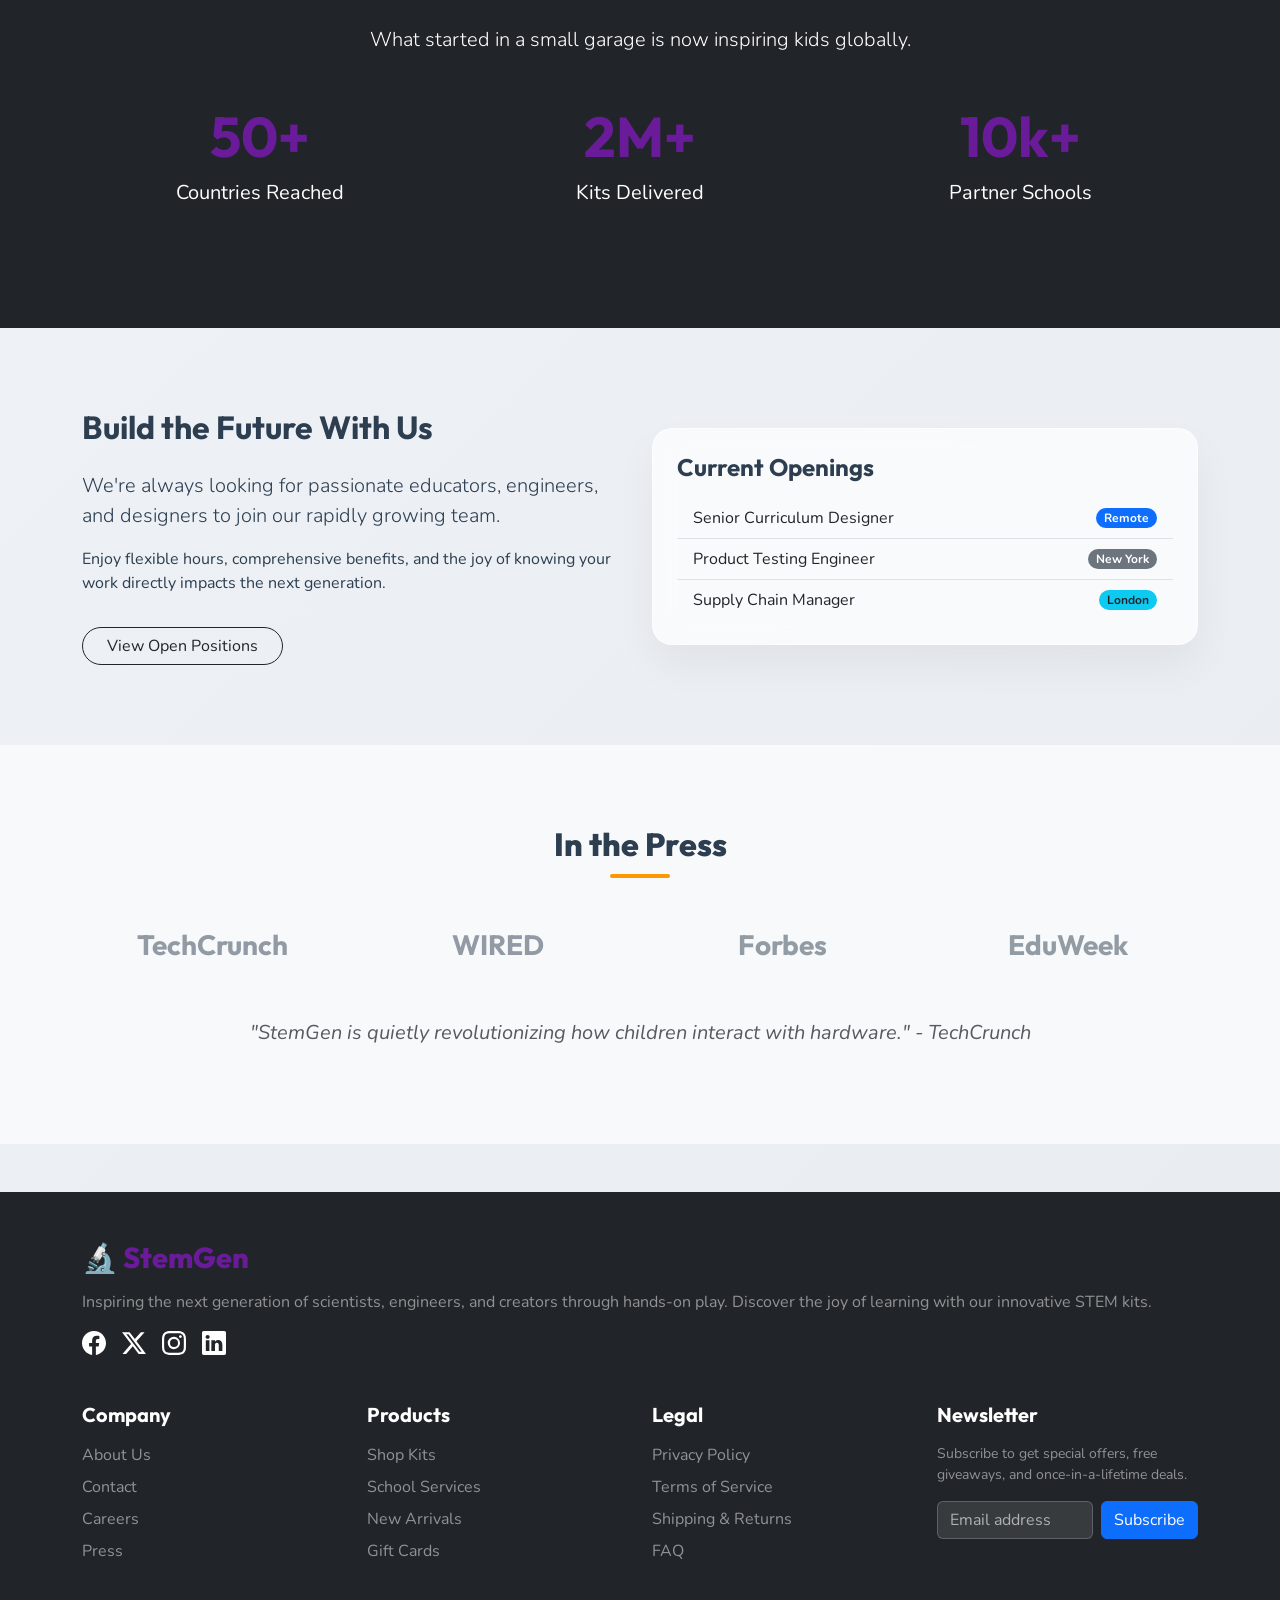
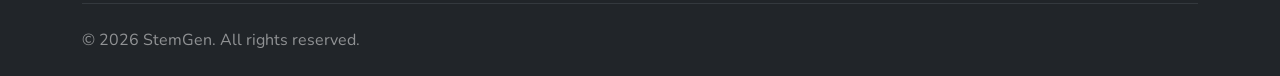
==== commit b0142d49: "add ther css" ====
--- a/about.html
+++ b/about.html
@@ -12,7 +12,7 @@
     <!-- AOS CSS -->
     <link href="https://unpkg.com/aos@2.3.1/dist/aos.css" rel="stylesheet">
     <!-- Custom CSS -->
-    <link rel="stylesheet" href="css/style.css">
+    <link rel="stylesheet" href="css/style.css?v=1.2">
 </head>
 <body>
 
@@ -142,7 +142,7 @@
         <div class="container" data-aos="fade-up">
             <h2 class="mb-4 text-white">Join Our Mission</h2>
             <p class="lead mb-4">Partner with us or bring StemGen to your school.</p>
-            <a href="contact.html" class="btn btn-secondary-custom">Contact Us</a>
+            <a href="contact.html" class="btn btn-primary-custom">Contact Us</a>
         </div>
     </section>
 
@@ -152,28 +152,28 @@
             <h2 class="section-title" data-aos="fade-up">Our Core Values</h2>
             <div class="row mt-5 g-4">
                 <div class="col-lg-3 col-md-6" data-aos="fade-up" data-aos-delay="100">
-                    <div class="p-4 bg-light rounded-4 h-100 border-0 shadow-sm text-center">
+                    <div class="p-4 bg-light rounded-4 h-100 border-0 shadow-sm text-center value-card">
                         <div class="fs-1 mb-3">🔍</div>
                         <h4 class="fw-bold text-primary mb-3">Curiosity First</h4>
                         <p class="small text-muted mb-0">We believe asking 'why' is more important than knowing the answer right away.</p>
                     </div>
                 </div>
                 <div class="col-lg-3 col-md-6" data-aos="fade-up" data-aos-delay="200">
-                    <div class="p-4 bg-light rounded-4 h-100 border-0 shadow-sm text-center">
+                    <div class="p-4 bg-light rounded-4 h-100 border-0 shadow-sm text-center value-card">
                         <div class="fs-1 mb-3">🤝</div>
                         <h4 class="fw-bold text-primary mb-3">Inclusive Innovation</h4>
                         <p class="small text-muted mb-0">STEM is for everyone. We design kits that appeal to all genders, backgrounds, and abilities.</p>
                     </div>
                 </div>
                 <div class="col-lg-3 col-md-6" data-aos="fade-up" data-aos-delay="300">
-                    <div class="p-4 bg-light rounded-4 h-100 border-0 shadow-sm text-center">
+                    <div class="p-4 bg-light rounded-4 h-100 border-0 shadow-sm text-center value-card">
                         <div class="fs-1 mb-3">🛡️</div>
                         <h4 class="fw-bold text-primary mb-3">Uncompromising Safety</h4>
                         <p class="small text-muted mb-0">Parents trust us. We rigorously test every component far beyond industry standards.</p>
                     </div>
                 </div>
                 <div class="col-lg-3 col-md-6" data-aos="fade-up" data-aos-delay="400">
-                    <div class="p-4 bg-light rounded-4 h-100 border-0 shadow-sm text-center">
+                    <div class="p-4 bg-light rounded-4 h-100 border-0 shadow-sm text-center value-card">
                         <div class="fs-1 mb-3">✨</div>
                         <h4 class="fw-bold text-primary mb-3">Joyful Learning</h4>
                         <p class="small text-muted mb-0">If they aren't having fun, we haven't done our job right.</p>
--- a/css/style.css
+++ b/css/style.css
@@ -17,7 +17,12 @@
   overflow-x: hidden;
 }
 
-h1, h2, h3, h4, h5, h6 {
+h1,
+h2,
+h3,
+h4,
+h5,
+h6 {
   font-family: var(--font-heading);
   font-weight: 700;
 }
@@ -26,7 +31,7 @@
 .navbar {
   background: rgba(255, 255, 255, 0.95);
   backdrop-filter: blur(10px);
-  box-shadow: 0 4px 6px rgba(0,0,0,0.05);
+  box-shadow: 0 4px 6px rgba(0, 0, 0, 0.05);
   max-width: 100vw;
   overflow-x: hidden;
   z-index: 1050 !important;
@@ -38,6 +43,20 @@
   font-weight: 800;
   color: var(--primary-color) !important;
   font-size: 1.8rem;
+  display: inline-flex;
+  align-items: center;
+  gap: 10px;
+}
+
+.brand-icon {
+  height: 38px;
+  width: auto;
+  transition: transform 0.4s cubic-bezier(0.34, 1.56, 0.64, 1);
+}
+
+.navbar-brand:hover .brand-icon,
+footer h4.text-primary.mb-3:hover .brand-icon {
+  transform: scale(1.15) rotate(15deg);
 }
 
 .text-primary {
@@ -130,7 +149,7 @@
   left: 0;
   right: 0;
   bottom: 0;
-  background: rgba(255,255,255,0.85);
+  background: rgba(255, 255, 255, 0.85);
 }
 
 .hero-content {
@@ -154,19 +173,21 @@
 }
 
 /* Cards */
-.feature-card, .product-card {
+.feature-card,
+.product-card {
   background: white;
   border-radius: 20px;
   border: none;
-  box-shadow: 0 10px 30px rgba(0,0,0,0.05);
+  box-shadow: 0 10px 30px rgba(0, 0, 0, 0.05);
   transition: all 0.4s ease;
   overflow: hidden;
   height: 100%;
 }
 
-.feature-card:hover, .product-card:hover {
+.feature-card:hover,
+.product-card:hover {
   transform: translateY(-10px);
-  box-shadow: 0 15px 40px rgba(0,0,0,0.1);
+  box-shadow: 0 15px 40px rgba(0, 0, 0, 0.1);
 }
 
 .card-img-wrapper {
@@ -216,6 +237,12 @@
   background: var(--text-dark);
   color: white;
   padding: 60px 0 20px 0;
+  margin-top: 0 !important;
+}
+
+/* Demo Section styling */
+.demo-section {
+  background: var(--text-dark);
 }
 
 footer h5 {
@@ -236,10 +263,10 @@
 .glass-panel {
   background: rgba(255, 255, 255, 0.7);
   backdrop-filter: blur(15px);
-  border: 1px solid rgba(255,255,255,0.5);
+  border: 1px solid rgba(255, 255, 255, 0.5);
   border-radius: 20px;
   padding: 40px;
-  box-shadow: 0 20px 40px rgba(0,0,0,0.05);
+  box-shadow: 0 20px 40px rgba(0, 0, 0, 0.05);
 }
 
 /* --- Mid-size screens (992px - 1199px) --- */
@@ -249,9 +276,11 @@
     font-size: 0.85rem !important;
     padding: 6px 8px !important;
   }
+
   .navbar-brand {
     font-size: 1.4rem !important;
   }
+
   .navbar-nav .btn-primary-custom {
     padding: 6px 12px !important;
     font-size: 0.85rem !important;
@@ -260,6 +289,7 @@
 
 /* --- Tablet & Below (≤991px) --- */
 @media (max-width: 991px) {
+
   /* Hamburger toggler button — keep within viewport */
   .navbar-toggler {
     border: 2px solid var(--primary-color) !important;
@@ -291,7 +321,7 @@
     background: white;
     padding: 20px;
     border-radius: 15px;
-    box-shadow: 0 10px 30px rgba(0,0,0,0.1);
+    box-shadow: 0 10px 30px rgba(0, 0, 0, 0.1);
     margin-top: 10px;
     max-width: 100%;
     overflow-x: hidden;
@@ -299,7 +329,7 @@
 
   [data-bs-theme="dark"] .navbar-collapse {
     background: #1a1a1a;
-    box-shadow: 0 10px 30px rgba(0,0,0,0.5);
+    box-shadow: 0 10px 30px rgba(0, 0, 0, 0.5);
     border: 1px solid rgba(255, 255, 255, 0.1);
   }
 
@@ -375,7 +405,7 @@
   }
 
   /* Fix newsletter form stacking */
-  .hero-section ~ section form .d-flex {
+  .hero-section~section form .d-flex {
     flex-direction: column;
   }
 
@@ -540,11 +570,11 @@
     align-items: stretch !important;
   }
 
-  .d-flex.justify-content-between.flex-wrap > div {
+  .d-flex.justify-content-between.flex-wrap>div {
     margin-bottom: 10px;
   }
 
-  .d-flex.justify-content-between.flex-wrap > div .btn {
+  .d-flex.justify-content-between.flex-wrap>div .btn {
     margin-bottom: 5px;
   }
 
@@ -583,7 +613,13 @@
   }
 
   /* Prevent long words from breaking layout */
-  h1, h2, h3, h4, h5, h6, p {
+  h1,
+  h2,
+  h3,
+  h4,
+  h5,
+  h6,
+  p {
     overflow-wrap: break-word;
     word-wrap: break-word;
   }
@@ -601,11 +637,15 @@
   background: rgba(30, 30, 30, 0.95);
 }
 
+[data-bs-theme="dark"] .demo-section {
+  background: #111111 !important;
+}
+
 [data-bs-theme="dark"] .feature-card,
 [data-bs-theme="dark"] .pricing-card {
   background: rgba(40, 40, 40, 0.85);
   color: #ffffff;
-  border: 1px solid rgba(255,255,255,0.1);
+  border: 1px solid rgba(255, 255, 255, 0.1);
 }
 
 [data-bs-theme="dark"] .glass-panel {
@@ -617,7 +657,7 @@
   background: rgba(0, 0, 0, 0.75) !important;
 }
 
-[data-bs-theme="dark"] .nav-link, 
+[data-bs-theme="dark"] .nav-link,
 [data-bs-theme="dark"] .navbar-brand {
   color: #ffffff !important;
 }
@@ -643,13 +683,13 @@
 }
 
 [data-bs-theme="dark"] .form-control {
-  background: rgba(40,40,40,1);
-  color: white;
-  border: 1px solid rgba(255,255,255,0.2);
+  background: rgba(40, 40, 40, 1);
+  color: white;
+  border: 1px solid rgba(255, 255, 255, 0.2);
 }
 
 [data-bs-theme="dark"] .form-control:focus {
-  background: rgba(50,50,50,1);
+  background: rgba(50, 50, 50, 1);
   color: white;
 }
 
@@ -683,7 +723,8 @@
 }
 
 /* Theme & RTL Buttons Style */
-.btn-theme-toggle, .btn-rtl-toggle {
+.btn-theme-toggle,
+.btn-rtl-toggle {
   background: transparent;
   border: 1px solid var(--primary-color);
   color: var(--primary-color);
@@ -694,7 +735,8 @@
   transition: all 0.3s ease;
 }
 
-.btn-theme-toggle:hover, .btn-rtl-toggle:hover {
+.btn-theme-toggle:hover,
+.btn-rtl-toggle:hover {
   background: var(--primary-color);
   color: white;
 }
@@ -706,210 +748,219 @@
 
 /* Footer specific styles */
 footer .form-control {
-    background: rgba(255, 255, 255, 0.1);
-    border: 1px solid rgba(255, 255, 255, 0.2);
-    color: white;
+  background: rgba(255, 255, 255, 0.1);
+  border: 1px solid rgba(255, 255, 255, 0.2);
+  color: white;
 }
 
 footer .form-control:focus {
-    background: rgba(255, 255, 255, 0.15);
-    border-color: var(--secondary-color);
-    box-shadow: none;
-    color: white;
+  background: rgba(255, 255, 255, 0.15);
+  border-color: var(--secondary-color);
+  box-shadow: none;
+  color: white;
 }
 
 footer .form-control::placeholder {
-    color: rgba(255, 255, 255, 0.6);
+  color: rgba(255, 255, 255, 0.6);
 }
 
 footer a {
-    color: rgba(255, 255, 255, 0.7);
-    text-decoration: none;
-    transition: color 0.3s ease;
+  color: rgba(255, 255, 255, 0.7);
+  text-decoration: none;
+  transition: color 0.3s ease;
 }
 
 footer a:hover {
-    color: var(--secondary-color);
+  color: var(--secondary-color);
 }
 
 footer .social-icons a {
-    display: inline-block;
-    transition: transform 0.3s ease, color 0.3s ease;
+  display: inline-block;
+  transition: transform 0.3s ease, color 0.3s ease;
 }
 
 footer .social-icons a:hover {
-    transform: translateY(-3px);
-    color: var(--secondary-color) !important;
+  transform: translateY(-3px);
+  color: var(--secondary-color) !important;
 }
 
 /* Dark Mode Visibility Fixes */
 [data-bs-theme="dark"] .glass-panel.text-dark,
 [data-bs-theme="dark"] .glass-panel .text-dark {
-    color: #ffffff !important;
+  color: #ffffff !important;
 }
 
 [data-bs-theme="dark"] .bg-white {
-    background-color: rgba(40,40,40,1) !important;
-    color: #ffffff !important;
+  background-color: rgba(40, 40, 40, 1) !important;
+  color: #ffffff !important;
 }
 
 [data-bs-theme="dark"] .bg-white.text-dark,
 [data-bs-theme="dark"] .bg-white .text-dark {
-    color: #ffffff !important;
+  color: #ffffff !important;
 }
 
 [data-bs-theme="dark"] [style*="--text-dark"] {
-    background: #000000 !important;
+  background: #000000 !important;
 }
 
 [data-bs-theme="dark"] .bg-light {
-    background-color: #000000 !important;
+  background-color: #000000 !important;
 }
 
 /* Partner schools hover styles */
 .partner-school {
-    opacity: 0.75;
-    transition: all 0.3s ease;
-    cursor: pointer;
+  opacity: 0.75;
+  transition: all 0.3s ease;
+  cursor: pointer;
 }
 
 .partner-school h3 {
-    color: var(--text-dark);
-    transition: color 0.3s ease;
+  color: var(--text-dark);
+  transition: color 0.3s ease;
 }
 
 .partner-school:hover {
-    opacity: 1;
-    transform: scale(1.05);
+  opacity: 1;
+  transform: scale(1.05);
 }
 
 .partner-school:nth-child(1):hover h3 {
-    color: var(--primary-color);
+  color: var(--primary-color);
 }
 
 .partner-school:nth-child(2):hover h3 {
-    color: var(--secondary-color);
+  color: var(--secondary-color);
 }
 
 .partner-school:nth-child(3):hover h3 {
-    color: var(--accent-color);
+  color: var(--accent-color);
 }
 
 .partner-school:nth-child(4):hover h3 {
-    color: var(--primary-color);
+  color: var(--primary-color);
 }
 
 /* Download App Section styling to separate from footer */
 .download-app-section {
-    background: linear-gradient(135deg, var(--primary-color) 0%, #3a0d5c 100%) !important;
+  background: linear-gradient(135deg, var(--primary-color) 0%, #3a0d5c 100%) !important;
 }
 
 [data-bs-theme="dark"] .download-app-section {
-    background: #000000 !important;
-    border-top: 1px solid rgba(255, 255, 255, 0.1);
+  background: #000000 !important;
+  border-top: 1px solid rgba(255, 255, 255, 0.1);
 }
 
 /* Shop by Age Group circles hover styles */
 .age-circle {
-    transition: all 0.3s cubic-bezier(0.25, 0.8, 0.25, 1);
-    cursor: pointer;
+  transition: all 0.3s cubic-bezier(0.25, 0.8, 0.25, 1);
+  cursor: pointer;
 }
 
 .age-circle:hover {
-    transform: scale(1.15);
-    box-shadow: 0 15px 30px rgba(0,0,0,0.2) !important;
+  transform: scale(1.15);
+  box-shadow: 0 15px 30px rgba(0, 0, 0, 0.2) !important;
 }
 
 .age-circle h4 {
-    transition: color 0.3s ease;
+  transition: color 0.3s ease;
 }
 
 .age-circle.age-4-6:hover {
-    background-color: var(--bs-primary) !important;
-}
+  background-color: var(--bs-primary) !important;
+}
+
 .age-circle.age-4-6:hover h4 {
-    color: white !important;
+  color: white !important;
 }
 
 .age-circle.age-7-9:hover {
-    background-color: var(--bs-success) !important;
-}
+  background-color: var(--bs-success) !important;
+}
+
 .age-circle.age-7-9:hover h4 {
-    color: white !important;
+  color: white !important;
 }
 
 .age-circle.age-10-12:hover {
-    background-color: var(--bs-warning) !important;
-}
+  background-color: var(--bs-warning) !important;
+}
+
 .age-circle.age-10-12:hover h4 {
-    color: white !important;
+  color: white !important;
 }
 
 .age-circle.age-13:hover {
-    background-color: var(--bs-danger) !important;
-}
+  background-color: var(--bs-danger) !important;
+}
+
 .age-circle.age-13:hover h4 {
-    color: white !important;
+  color: white !important;
 }
 
 
 /* Contact Social Icons */
 .social-icon-btn {
-    display: inline-flex;
-    align-items: center;
-    justify-content: center;
-    width: 40px;
-    height: 40px;
-    border-radius: 50%;
-    background-color: var(--bg-light);
-    color: var(--text-dark);
-    border: 1px solid rgba(0,0,0,0.15);
-    font-size: 1.1rem;
-    transition: all 0.3s ease;
-    text-decoration: none;
+  display: inline-flex;
+  align-items: center;
+  justify-content: center;
+  width: 40px;
+  height: 40px;
+  border-radius: 50%;
+  background-color: var(--bg-light);
+  color: var(--text-dark);
+  border: 1px solid rgba(0, 0, 0, 0.15);
+  font-size: 1.1rem;
+  transition: all 0.3s ease;
+  text-decoration: none;
 }
 
 [data-bs-theme="dark"] .social-icon-btn {
-    border-color: rgba(255,255,255,0.15);
+  border-color: rgba(255, 255, 255, 0.15);
 }
 
 .social-icon-btn:hover {
-    background-color: var(--primary-color);
-    color: white !important;
-    transform: translateY(-3px);
-    box-shadow: 0 4px 10px rgba(106, 27, 154, 0.3);
-    border-color: var(--primary-color);
+  background-color: var(--primary-color);
+  color: white !important;
+  transform: translateY(-3px);
+  box-shadow: 0 4px 10px rgba(106, 27, 154, 0.3);
+  border-color: var(--primary-color);
 }
 
 /* Social Login Buttons */
 .btn-social-login {
-    font-weight: 600;
-    transition: all 0.3s ease;
-    border-color: rgba(0,0,0,0.15) !important;
-}
+  font-weight: 600;
+  transition: all 0.3s ease;
+  border-color: rgba(0, 0, 0, 0.15) !important;
+}
+
 [data-bs-theme="dark"] .btn-social-login {
-    border-color: rgba(255,255,255,0.15) !important;
-    color: white !important;
-}
+  border-color: rgba(255, 255, 255, 0.15) !important;
+  color: white !important;
+}
+
 .btn-social-login:hover {
-    background-color: var(--primary-color) !important;
-    color: white !important;
-    border-color: var(--primary-color) !important;
-}
+  background-color: var(--primary-color) !important;
+  color: white !important;
+  border-color: var(--primary-color) !important;
+}
+
 .btn-social-login:hover i {
-    color: white !important;
+  color: white !important;
 }
 
 /* Password Input Group Eye Buttons */
 .input-group .btn {
-    border-color: #dee2e6 !important;
-}
+  border-color: #dee2e6 !important;
+}
+
 [data-bs-theme="dark"] .input-group .btn {
-    border-color: #333 !important;
-    color: #aaa !important;
-}
+  border-color: #333 !important;
+  color: #aaa !important;
+}
+
 [data-bs-theme="dark"] .input-group .btn:hover {
-    color: white !important;
+  color: white !important;
 }
 
 /* Scroll to Top Button */
@@ -961,150 +1012,96 @@
 
 /* Premium Product Card Styles */
 .product-card {
-    background: rgba(255, 255, 255, 0.85) !important;
-    backdrop-filter: blur(12px) !important;
-    -webkit-backdrop-filter: blur(12px) !important;
-    border: 1px solid rgba(255, 255, 255, 0.5) !important;
-    border-radius: 16px !important;
-    box-shadow: 0 10px 30px rgba(0, 0, 0, 0.05) !important;
-    transition: all 0.4s cubic-bezier(0.175, 0.885, 0.32, 1.275) !important;
-    overflow: hidden !important;
+  background: rgba(255, 255, 255, 0.85) !important;
+  backdrop-filter: blur(12px) !important;
+  -webkit-backdrop-filter: blur(12px) !important;
+  border: 1px solid rgba(255, 255, 255, 0.5) !important;
+  border-radius: 16px !important;
+  box-shadow: 0 10px 30px rgba(0, 0, 0, 0.05) !important;
+  transition: all 0.4s cubic-bezier(0.175, 0.885, 0.32, 1.275) !important;
+  overflow: hidden !important;
 }
 
 .product-card:hover {
-    transform: translateY(-8px) scale(1.02) !important;
-    box-shadow: 0 20px 40px rgba(106, 27, 154, 0.15) !important;
-    border-color: rgba(106, 27, 154, 0.3) !important;
+  transform: translateY(-8px) scale(1.02) !important;
+  box-shadow: 0 20px 40px rgba(106, 27, 154, 0.15) !important;
+  border-color: rgba(106, 27, 154, 0.3) !important;
 }
 
 .product-card .card-img-wrapper {
-    border-radius: 16px 16px 0 0 !important;
-    overflow: hidden !important;
+  border-radius: 16px 16px 0 0 !important;
+  overflow: hidden !important;
 }
 
 .product-card img {
-    transition: transform 0.5s ease !important;
+  transition: transform 0.5s ease !important;
 }
 
 .product-card:hover img {
-    transform: scale(1.08) !important;
+  transform: scale(1.08) !important;
 }
 
 /* Dark Mode Overrides for Product Card */
 [data-bs-theme="dark"] .product-card {
-    background: rgba(30, 30, 40, 0.6) !important;
-    border: 1px solid rgba(255, 255, 255, 0.1) !important;
-    box-shadow: 0 10px 30px rgba(0, 0, 0, 0.3) !important;
+  background: rgba(30, 30, 40, 0.6) !important;
+  border: 1px solid rgba(255, 255, 255, 0.1) !important;
+  box-shadow: 0 10px 30px rgba(0, 0, 0, 0.3) !important;
 }
 
 [data-bs-theme="dark"] .product-card .card-title,
 [data-bs-theme="dark"] .product-card h4 {
-    color: #ffffff !important;
+  color: #ffffff !important;
 }
 
 [data-bs-theme="dark"] .product-card .text-muted {
-    color: rgba(255, 255, 255, 0.7) !important;
+  color: rgba(255, 255, 255, 0.7) !important;
 }
 
 [data-bs-theme="dark"] .product-card:hover {
-    box-shadow: 0 20px 40px rgba(106, 27, 154, 0.4) !important;
-    border-color: rgba(106, 27, 154, 0.6) !important;
+  box-shadow: 0 20px 40px rgba(106, 27, 154, 0.4) !important;
+  border-color: rgba(106, 27, 154, 0.6) !important;
 }
 
 /* Dark Mode Navbar Links Fix */
 [data-bs-theme="dark"] .navbar .nav-link,
 [data-bs-theme="dark"] .navbar .navbar-brand {
-    color: rgba(255, 255, 255, 0.85) !important;
-}
+  color: rgba(255, 255, 255, 0.85) !important;
+}
+
 [data-bs-theme="dark"] .navbar .nav-link:hover,
 [data-bs-theme="dark"] .navbar .nav-link:focus,
 [data-bs-theme="dark"] .navbar .nav-link.active {
-    color: #ffffff !important;
+  color: #ffffff !important;
 }
 
 /* --- Scrolled Navbar State --- */
 .navbar.navbar-scrolled {
-    background: rgba(255, 255, 255, 0.98) !important;
-
-/* Premium Product Card Styles */
-.product-card {
-    background: rgba(255, 255, 255, 0.85) !important;
-    backdrop-filter: blur(12px) !important;
-    -webkit-backdrop-filter: blur(12px) !important;
-    border: 1px solid rgba(255, 255, 255, 0.5) !important;
-    border-radius: 16px !important;
-    box-shadow: 0 10px 30px rgba(0, 0, 0, 0.05) !important;
-    transition: all 0.4s cubic-bezier(0.175, 0.885, 0.32, 1.275) !important;
-    overflow: hidden !important;
-}
-
-.product-card:hover {
-    transform: translateY(-8px) scale(1.02) !important;
-    box-shadow: 0 20px 40px rgba(106, 27, 154, 0.15) !important;
-    border-color: rgba(106, 27, 154, 0.3) !important;
-}
-
-.product-card .card-img-wrapper {
-    border-radius: 16px 16px 0 0 !important;
-    overflow: hidden !important;
-}
-
-.product-card img {
-    transition: transform 0.5s ease !important;
-}
-
-.product-card:hover img {
-    transform: scale(1.08) !important;
-}
-
-/* Dark Mode Overrides for Product Card */
-[data-bs-theme="dark"] .product-card {
-    background: rgba(30, 30, 40, 0.6) !important;
-    border: 1px solid rgba(255, 255, 255, 0.1) !important;
-    box-shadow: 0 10px 30px rgba(0, 0, 0, 0.3) !important;
-}
-
-[data-bs-theme="dark"] .product-card .card-title,
-[data-bs-theme="dark"] .product-card h4 {
-    color: #ffffff !important;
-}
-
-[data-bs-theme="dark"] .product-card .text-muted {
-    color: rgba(255, 255, 255, 0.7) !important;
-}
-
-[data-bs-theme="dark"] .product-card:hover {
-    box-shadow: 0 20px 40px rgba(106, 27, 154, 0.4) !important;
-    border-color: rgba(106, 27, 154, 0.6) !important;
-}
-
-/* Dark Mode Navbar Links Fix */
-[data-bs-theme="dark"] .navbar .nav-link,
-[data-bs-theme="dark"] .navbar .navbar-brand {
-    color: rgba(255, 255, 255, 0.85) !important;
-}
-[data-bs-theme="dark"] .navbar .nav-link:hover,
-[data-bs-theme="dark"] .navbar .nav-link:focus,
-[data-bs-theme="dark"] .navbar .nav-link.active {
-    color: #ffffff !important;
-}
-
-/* --- Scrolled Navbar State --- */
-.navbar.navbar-scrolled {
-    background: rgba(255, 255, 255, 0.98) !important;
-    backdrop-filter: blur(20px);
-    -webkit-backdrop-filter: blur(20px);
-    box-shadow: 0 10px 30px rgba(0, 0, 0, 0.1) !important;
+  background: rgba(255, 255, 255, 0.98) !important;
+  backdrop-filter: blur(20px);
+  -webkit-backdrop-filter: blur(20px);
+  box-shadow: 0 10px 30px rgba(0, 0, 0, 0.1) !important;
 }
 
 [data-bs-theme="dark"] .navbar.navbar-scrolled {
-    background: rgba(18, 18, 18, 0.98) !important;
-    box-shadow: 0 10px 30px rgba(0, 0, 0, 0.5) !important;
-    border-bottom: 1px solid rgba(255, 255, 255, 0.1);
+  background: rgba(18, 18, 18, 0.98) !important;
+  box-shadow: 0 10px 30px rgba(0, 0, 0, 0.5) !important;
+  border-bottom: 1px solid rgba(255, 255, 255, 0.1);
 }
 
 /* --- Override Bootstrap Primary Text Color --- */
 .text-primary {
-    color: var(--primary-color) !important;
-}
-
+  color: var(--primary-color) !important;
+}
+
+/* Core Values section card title alignment */
+.value-card {
+  display: flex;
+  flex-direction: column;
+}
+
+.value-card h4 {
+  min-height: 3.5rem;
+  display: flex;
+  align-items: center;
+  justify-content: center;
+}
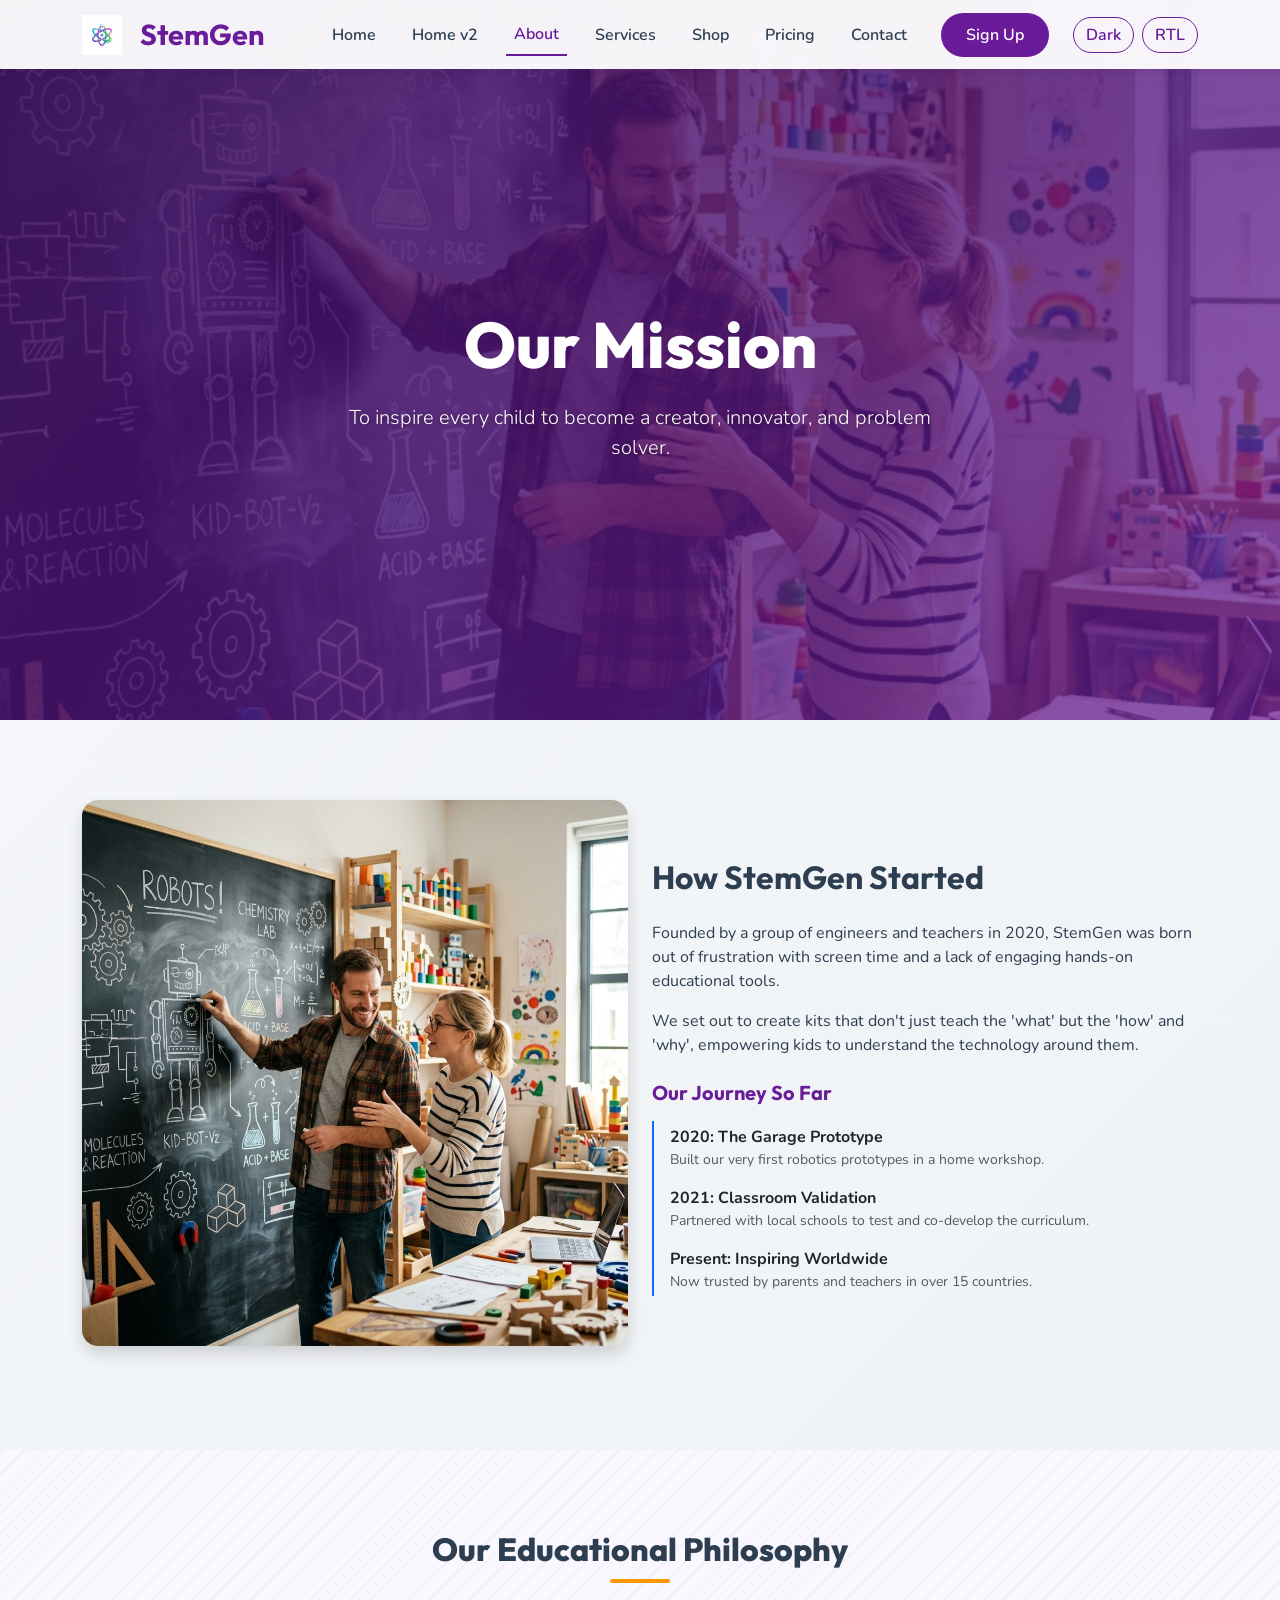
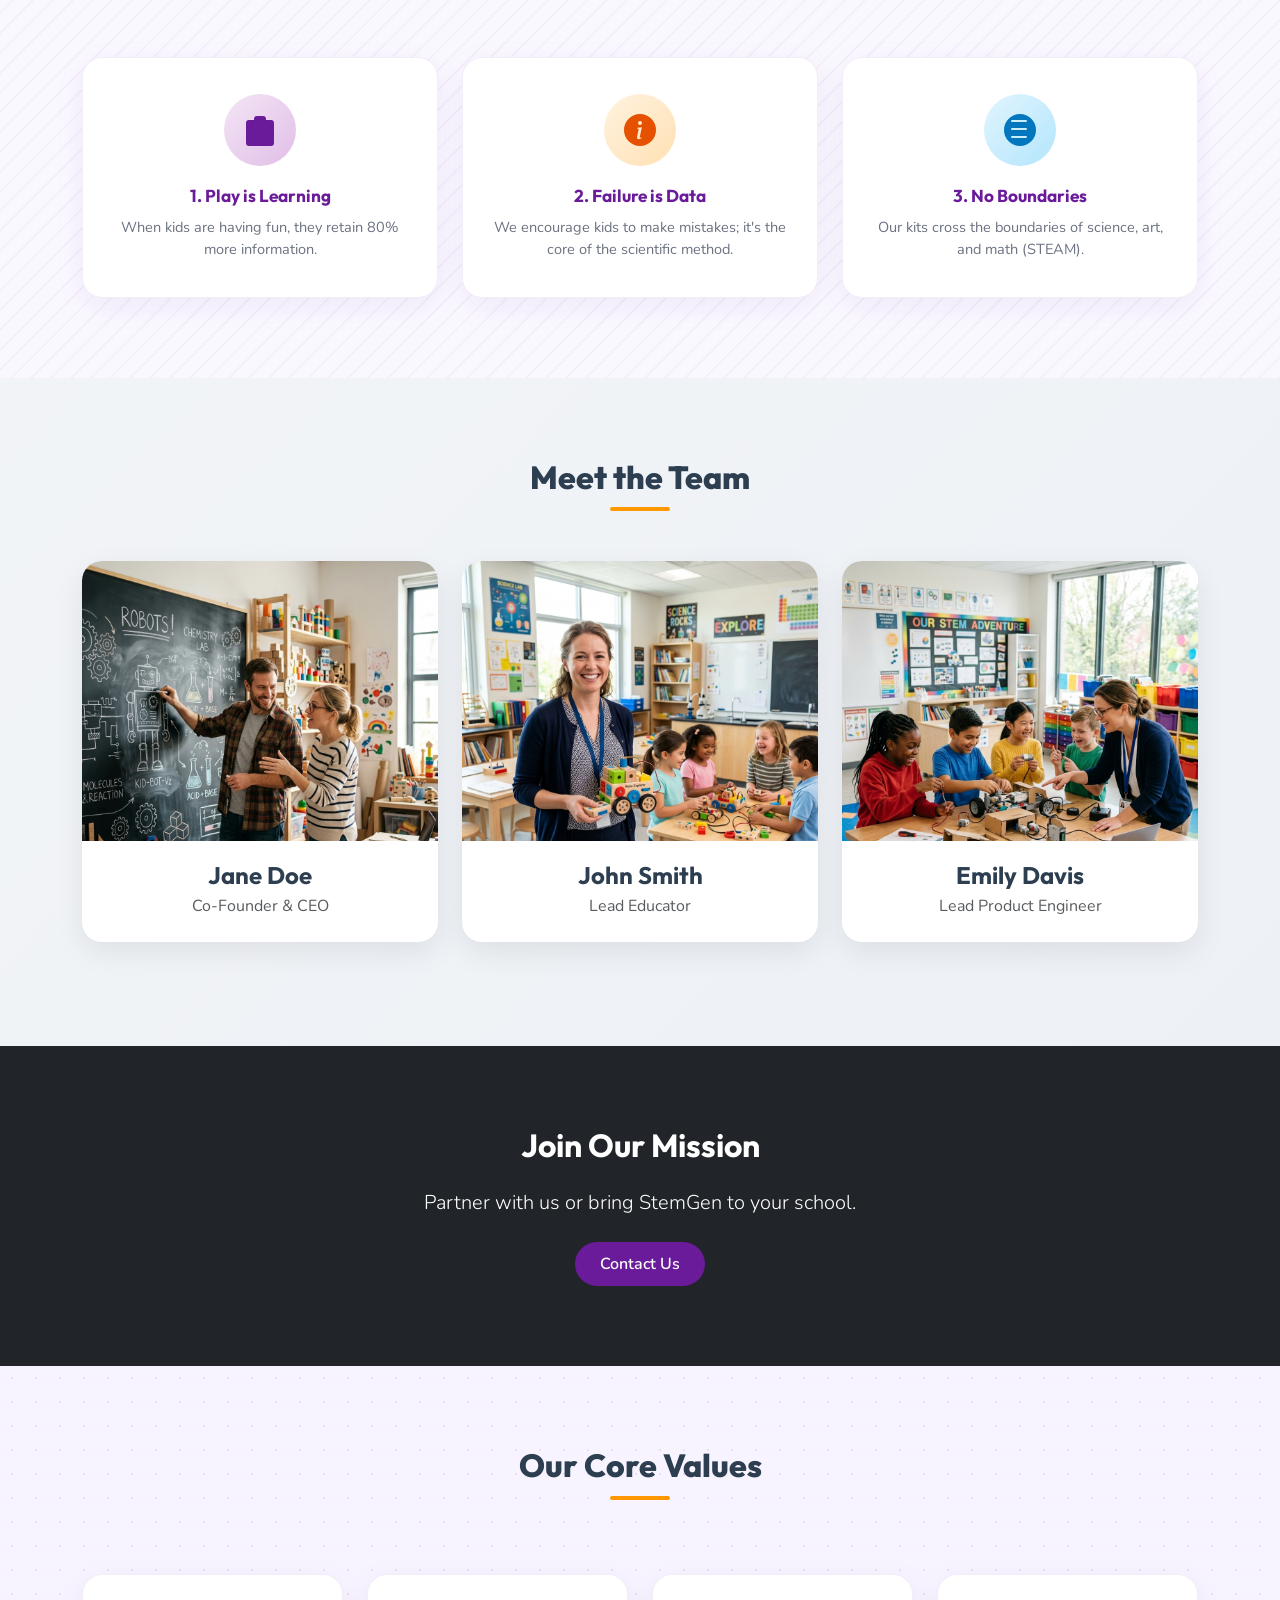
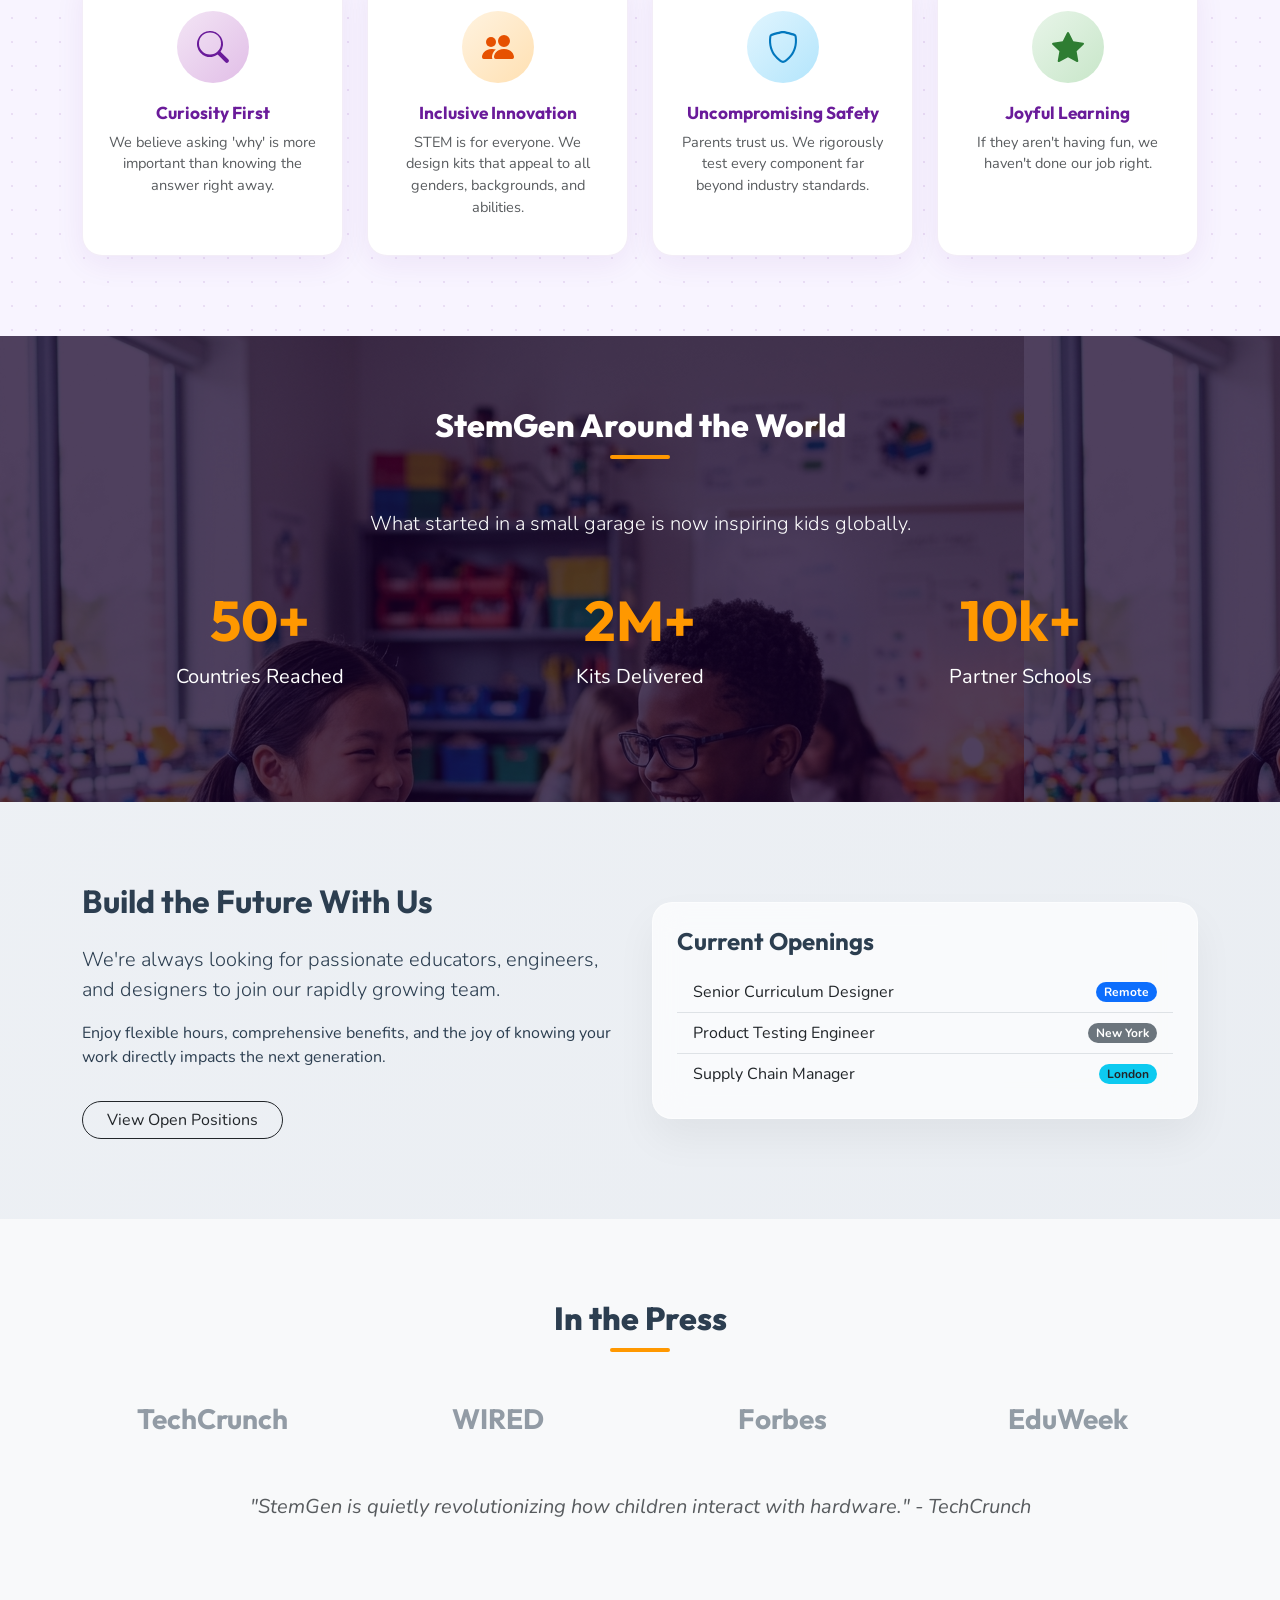
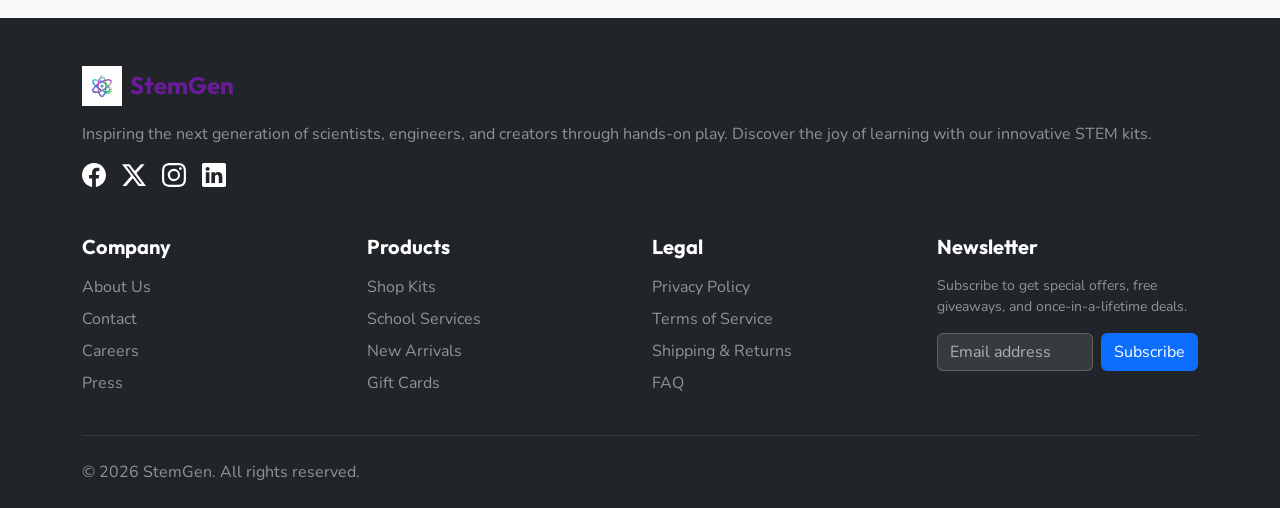
==== commit 718b189c: "add rthe css" ====
--- a/about.html
+++ b/about.html
@@ -11,15 +11,20 @@
     <link id="bootstrap-css" href="https://cdn.jsdelivr.net/npm/bootstrap@5.3.0/dist/css/bootstrap.min.css" rel="stylesheet">
     <!-- AOS CSS -->
     <link href="https://unpkg.com/aos@2.3.1/dist/aos.css" rel="stylesheet">
+    <!-- FontAwesome Icons -->
+    <link rel="stylesheet" href="https://cdnjs.cloudflare.com/ajax/libs/font-awesome/6.4.0/css/all.min.css">
     <!-- Custom CSS -->
-    <link rel="stylesheet" href="css/style.css?v=1.2">
+    <link rel="stylesheet" href="css/style.css?v=2.0">
 </head>
 <body>
 
     <!-- Navigation -->
     <nav class="navbar navbar-expand-lg fixed-top">
         <div class="container">
-            <a class="navbar-brand" href="index.html">🔬 StemGen</a>
+            <a class="navbar-brand d-flex align-items-center" href="index.html">
+                <img src="images/stemgen_logo.png" alt="StemGen Logo" height="40" class="d-inline-block align-text-top">
+                <span class="ms-2 fw-bold text-primary">StemGen</span>
+            </a>
             <button class="navbar-toggler shadow-none" type="button" data-bs-toggle="collapse" data-bs-target="#navbarNav">
                 <span class="navbar-toggler-icon"></span>
             </button>
@@ -39,12 +44,13 @@
     </nav>
 
     <!-- Page Hero -->
-    <section class="section-padding pt-5 mt-5 bg-dark text-white text-center" style="background: linear-gradient(rgba(0,0,0,0.7), rgba(0,0,0,0.7)), url('images/hero_kids_playing_1782795290598.png') center/cover;">
-        <div class="container mt-5" data-aos="fade-up">
+    <header class="hero-section hero-about" style="background-image: url('images/stemgen_founders.png');">
+        <div class="hero-overlay"></div>
+        <div class="container hero-content text-center" data-aos="fade-up">
             <h1 class="hero-title text-white">Our Mission</h1>
-            <p class="lead">To inspire every child to become a creator, innovator, and problem solver.</p>
-        </div>
-    </section>
+            <p class="lead text-white" style="max-width:600px;margin:0 auto;text-shadow:0 1px 4px rgba(0,0,0,0.4);">To inspire every child to become a creator, innovator, and problem solver.</p>
+        </div>
+    </header>
 
     <!-- Our Story -->
     <section class="section-padding">
@@ -81,21 +87,36 @@
     </section>
 
     <!-- Philosophy -->
-    <section class="section-padding bg-light">
+    <section class="section-padding bg-stripe">
         <div class="container text-center">
             <h2 class="section-title" data-aos="fade-up">Our Educational Philosophy</h2>
-            <div class="row mt-5">
+            <div class="row mt-5 g-4">
                 <div class="col-md-4" data-aos="zoom-in" data-aos-delay="100">
-                    <h4 class="text-primary fw-bold">1. Play is Learning</h4>
-                    <p>When kids are having fun, they retain 80% more information.</p>
+                    <div class="icon-box">
+                        <div class="icon-wrap icon-primary">
+                            <svg xmlns="http://www.w3.org/2000/svg" width="32" height="32" fill="currentColor" viewBox="0 0 16 16"><path d="M9.5 2a.5.5 0 0 1 .5.5v1a.5.5 0 0 1-.5.5h-3a.5.5 0 0 1-.5-.5v-1a.5.5 0 0 1 .5-.5h3zm-3-1A1.5 1.5 0 0 0 5 2.5V3H2.5A1.5 1.5 0 0 0 1 4.5v10A1.5 1.5 0 0 0 2.5 16h11a1.5 1.5 0 0 0 1.5-1.5v-10A1.5 1.5 0 0 0 13.5 3H11v-.5A1.5 1.5 0 0 0 9.5 1h-3zm0 1h3a.5.5 0 0 1 .5.5v1a.5.5 0 0 1-.5.5h-3a.5.5 0 0 1-.5-.5v-1a.5.5 0 0 1 .5-.5z"/></svg>
+                        </div>
+                        <h4 class="fw-bold" style="color:var(--primary-color);">1. Play is Learning</h4>
+                        <p>When kids are having fun, they retain 80% more information.</p>
+                    </div>
                 </div>
                 <div class="col-md-4" data-aos="zoom-in" data-aos-delay="200">
-                    <h4 class="text-primary fw-bold">2. Failure is Data</h4>
-                    <p>We encourage kids to make mistakes; it's the core of the scientific method.</p>
+                    <div class="icon-box">
+                        <div class="icon-wrap icon-secondary">
+                            <svg xmlns="http://www.w3.org/2000/svg" width="32" height="32" fill="currentColor" viewBox="0 0 16 16"><path d="M8 16A8 8 0 1 0 8 0a8 8 0 0 0 0 16zm.93-9.412-1 4.705c-.07.34.029.533.304.533.194 0 .487-.07.686-.246l-.088.416c-.287.346-.92.598-1.465.598-.703 0-1.002-.422-.808-1.319l.738-3.468c.064-.293.006-.399-.287-.47l-.451-.081.082-.381 2.29-.287zM8 5.5a1 1 0 1 1 0-2 1 1 0 0 1 0 2z"/></svg>
+                        </div>
+                        <h4 class="fw-bold" style="color:var(--primary-color);">2. Failure is Data</h4>
+                        <p>We encourage kids to make mistakes; it's the core of the scientific method.</p>
+                    </div>
                 </div>
                 <div class="col-md-4" data-aos="zoom-in" data-aos-delay="300">
-                    <h4 class="text-primary fw-bold">3. No Boundaries</h4>
-                    <p>Our kits cross the boundaries of science, art, and math (STEAM).</p>
+                    <div class="icon-box">
+                        <div class="icon-wrap icon-accent">
+                            <svg xmlns="http://www.w3.org/2000/svg" width="32" height="32" fill="currentColor" viewBox="0 0 16 16"><path d="M8 0a8 8 0 1 0 0 16A8 8 0 0 0 8 0zm3.5 11.5a.5.5 0 0 1-.5.5h-7a.5.5 0 0 1 0-1h7a.5.5 0 0 1 .5.5zm0-4a.5.5 0 0 1-.5.5h-7a.5.5 0 0 1 0-1h7a.5.5 0 0 1 .5.5zm0-4a.5.5 0 0 1-.5.5h-7a.5.5 0 0 1 0-1h7a.5.5 0 0 1 .5.5z"/></svg>
+                        </div>
+                        <h4 class="fw-bold" style="color:var(--primary-color);">3. No Boundaries</h4>
+                        <p>Our kits cross the boundaries of science, art, and math (STEAM).</p>
+                    </div>
                 </div>
             </div>
         </div>
@@ -107,29 +128,35 @@
             <h2 class="section-title" data-aos="fade-up">Meet the Team</h2>
             <div class="row mt-4 justify-content-center">
                 <div class="col-md-4 mb-4" data-aos="fade-up" data-aos-delay="100">
-                    <div class="card border-0 shadow-sm rounded-4 overflow-hidden h-100">
-                        <img src="https://images.unsplash.com/photo-1438761681033-6461ffad8d80?w=400&amp;q=80" alt="Jane Doe" class="card-img-top" style="height: 300px; object-fit: cover;">
-                        <div class="card-body p-4">
-                            <h4 class="fw-bold">Jane Doe</h4>
-                            <p class="text-muted">Co-Founder &amp; CEO</p>
+                    <div class="team-card">
+                        <div class="team-img">
+                            <img src="images/stemgen_founders.png" alt="Jane Doe — Co-Founder & CEO">
+                        </div>
+                        <div class="team-card-body">
+                            <h4 class="fw-bold mb-1">Jane Doe</h4>
+                            <p class="text-muted mb-0">Co-Founder &amp; CEO</p>
                         </div>
                     </div>
                 </div>
                 <div class="col-md-4 mb-4" data-aos="fade-up" data-aos-delay="200">
-                    <div class="card border-0 shadow-sm rounded-4 overflow-hidden h-100">
-                        <img src="https://images.unsplash.com/photo-1500648767791-00dcc994a43e?w=400&amp;q=80" alt="John Smith" class="card-img-top" style="height: 300px; object-fit: cover;">
-                        <div class="card-body p-4">
-                            <h4 class="fw-bold">John Smith</h4>
-                            <p class="text-muted">Lead Educator</p>
+                    <div class="team-card">
+                        <div class="team-img">
+                            <img src="images/educator_classroom.png" alt="John Smith — Lead Educator">
+                        </div>
+                        <div class="team-card-body">
+                            <h4 class="fw-bold mb-1">John Smith</h4>
+                            <p class="text-muted mb-0">Lead Educator</p>
                         </div>
                     </div>
                 </div>
                 <div class="col-md-4 mb-4" data-aos="fade-up" data-aos-delay="300">
-                    <div class="card border-0 shadow-sm rounded-4 overflow-hidden h-100">
-                        <img src="https://images.unsplash.com/photo-1544005313-94ddf0286df2?w=400&amp;q=80" alt="Emily Davis" class="card-img-top" style="height: 300px; object-fit: cover;">
-                        <div class="card-body p-4">
-                            <h4 class="fw-bold">Emily Davis</h4>
-                            <p class="text-muted">Lead Product Engineer</p>
+                    <div class="team-card">
+                        <div class="team-img">
+                            <img src="images/school_programs.png" alt="Emily Davis — Lead Product Engineer">
+                        </div>
+                        <div class="team-card-body">
+                            <h4 class="fw-bold mb-1">Emily Davis</h4>
+                            <p class="text-muted mb-0">Lead Product Engineer</p>
                         </div>
                     </div>
                 </div>
@@ -147,35 +174,43 @@
     </section>
 
     <!-- Section 6: Our Core Values -->
-    <section class="section-padding">
+    <section class="section-padding bg-dots">
         <div class="container text-center">
             <h2 class="section-title" data-aos="fade-up">Our Core Values</h2>
             <div class="row mt-5 g-4">
                 <div class="col-lg-3 col-md-6" data-aos="fade-up" data-aos-delay="100">
-                    <div class="p-4 bg-light rounded-4 h-100 border-0 shadow-sm text-center value-card">
-                        <div class="fs-1 mb-3">🔍</div>
-                        <h4 class="fw-bold text-primary mb-3">Curiosity First</h4>
+                    <div class="icon-box">
+                        <div class="icon-wrap icon-primary">
+                            <svg xmlns="http://www.w3.org/2000/svg" width="32" height="32" fill="currentColor" viewBox="0 0 16 16"><path d="M11.742 10.344a6.5 6.5 0 1 0-1.397 1.398h-.001l3.85 3.85a1 1 0 0 0 1.415-1.415l-3.85-3.85zm-5.242 1.356a5.5 5.5 0 1 1 0-11 5.5 5.5 0 0 1 0 11z"/></svg>
+                        </div>
+                        <h4 class="fw-bold mb-2" style="color:var(--primary-color);">Curiosity First</h4>
                         <p class="small text-muted mb-0">We believe asking 'why' is more important than knowing the answer right away.</p>
                     </div>
                 </div>
                 <div class="col-lg-3 col-md-6" data-aos="fade-up" data-aos-delay="200">
-                    <div class="p-4 bg-light rounded-4 h-100 border-0 shadow-sm text-center value-card">
-                        <div class="fs-1 mb-3">🤝</div>
-                        <h4 class="fw-bold text-primary mb-3">Inclusive Innovation</h4>
+                    <div class="icon-box">
+                        <div class="icon-wrap icon-secondary">
+                            <svg xmlns="http://www.w3.org/2000/svg" width="32" height="32" fill="currentColor" viewBox="0 0 16 16"><path d="M7 14s-1 0-1-1 1-4 5-4 5 3 5 4-1 1-1 1H7zm4-6a3 3 0 1 0 0-6 3 3 0 0 0 0 6z"/><path fill-rule="evenodd" d="M5.216 14A2.238 2.238 0 0 1 5 13c0-1.355.68-2.75 1.936-3.72A6.325 6.325 0 0 0 5 9c-4 0-5 3-5 4s1 1 1 1h4.216z"/><path d="M4.5 8a2.5 2.5 0 1 0 0-5 2.5 2.5 0 0 0 0 5z"/></svg>
+                        </div>
+                        <h4 class="fw-bold mb-2" style="color:var(--primary-color);">Inclusive Innovation</h4>
                         <p class="small text-muted mb-0">STEM is for everyone. We design kits that appeal to all genders, backgrounds, and abilities.</p>
                     </div>
                 </div>
                 <div class="col-lg-3 col-md-6" data-aos="fade-up" data-aos-delay="300">
-                    <div class="p-4 bg-light rounded-4 h-100 border-0 shadow-sm text-center value-card">
-                        <div class="fs-1 mb-3">🛡️</div>
-                        <h4 class="fw-bold text-primary mb-3">Uncompromising Safety</h4>
+                    <div class="icon-box">
+                        <div class="icon-wrap icon-accent">
+                            <svg xmlns="http://www.w3.org/2000/svg" width="32" height="32" fill="currentColor" viewBox="0 0 16 16"><path d="M5.338 1.59a61.44 61.44 0 0 0-2.837.856.481.481 0 0 0-.328.39c-.554 4.157.726 7.19 2.253 9.188a10.725 10.725 0 0 0 2.287 2.233c.346.244.652.42.893.533.12.057.218.095.293.118a.55.55 0 0 0 .101.025.615.615 0 0 0 .1-.025c.076-.023.174-.061.294-.118.24-.113.547-.29.893-.533a10.726 10.726 0 0 0 2.287-2.233c1.527-1.997 2.807-5.031 2.253-9.188a.48.48 0 0 0-.328-.39c-.651-.213-1.75-.56-2.837-.855C9.552 1.29 8.531 1.067 8 1.067c-.53 0-1.552.223-2.662.524zM5.072.56C6.157.265 7.31 0 8 0s1.843.265 2.928.56c1.11.3 2.229.655 2.887.87a1.54 1.54 0 0 1 1.044 1.262c.596 4.477-.787 7.795-2.465 9.99a11.775 11.775 0 0 1-2.517 2.453 7.159 7.159 0 0 1-1.048.625c-.28.132-.581.24-.829.24s-.548-.108-.829-.24a7.158 7.158 0 0 1-1.048-.625 11.777 11.777 0 0 1-2.517-2.453C1.928 10.487.545 7.169 1.141 2.692A1.54 1.54 0 0 1 2.185 1.43 62.456 62.456 0 0 1 5.072.56z"/></svg>
+                        </div>
+                        <h4 class="fw-bold mb-2" style="color:var(--primary-color);">Uncompromising Safety</h4>
                         <p class="small text-muted mb-0">Parents trust us. We rigorously test every component far beyond industry standards.</p>
                     </div>
                 </div>
                 <div class="col-lg-3 col-md-6" data-aos="fade-up" data-aos-delay="400">
-                    <div class="p-4 bg-light rounded-4 h-100 border-0 shadow-sm text-center value-card">
-                        <div class="fs-1 mb-3">✨</div>
-                        <h4 class="fw-bold text-primary mb-3">Joyful Learning</h4>
+                    <div class="icon-box">
+                        <div class="icon-wrap icon-success">
+                            <svg xmlns="http://www.w3.org/2000/svg" width="32" height="32" fill="currentColor" viewBox="0 0 16 16"><path d="M3.612 15.443c-.386.198-.824-.149-.746-.592l.83-4.73L.173 6.765c-.329-.314-.158-.888.283-.95l4.898-.696L7.538.792c.197-.39.73-.39.927 0l2.184 4.327 4.898.696c.441.062.612.636.282.95l-3.522 3.356.83 4.73c.078.443-.36.79-.746.592L8 13.187l-4.389 2.256z"/></svg>
+                        </div>
+                        <h4 class="fw-bold mb-2" style="color:var(--primary-color);">Joyful Learning</h4>
                         <p class="small text-muted mb-0">If they aren't having fun, we haven't done our job right.</p>
                     </div>
                 </div>
@@ -184,21 +219,21 @@
     </section>
 
     <!-- Section 7: Our Global Reach -->
-    <section class="section-padding bg-dark text-white">
+    <section class="stats-strip text-white section-bg overlay-dark" style="background-image: url('images/hero_kids_playing_1782795290598.png');">
         <div class="container text-center">
             <h2 class="section-title text-white" data-aos="fade-up">StemGen Around the World</h2>
             <p class="lead mb-5" data-aos="fade-up">What started in a small garage is now inspiring kids globally.</p>
             <div class="row mt-4">
                 <div class="col-md-4 mb-4" data-aos="zoom-in" data-aos-delay="100">
-                    <h1 class="display-4 fw-bold text-primary">50+</h1>
+                    <h1 class="display-4 fw-bold" style="color:var(--secondary-color);">50+</h1>
                     <p class="fs-5 mt-2">Countries Reached</p>
                 </div>
                 <div class="col-md-4 mb-4" data-aos="zoom-in" data-aos-delay="200">
-                    <h1 class="display-4 fw-bold text-primary">2M+</h1>
+                    <h1 class="display-4 fw-bold" style="color:var(--secondary-color);">2M+</h1>
                     <p class="fs-5 mt-2">Kits Delivered</p>
                 </div>
                 <div class="col-md-4 mb-4" data-aos="zoom-in" data-aos-delay="300">
-                    <h1 class="display-4 fw-bold text-primary">10k+</h1>
+                    <h1 class="display-4 fw-bold" style="color:var(--secondary-color);">10k+</h1>
                     <p class="fs-5 mt-2">Partner Schools</p>
                 </div>
             </div>
@@ -252,11 +287,14 @@
     </section>
 
         <!-- Footer -->
-    <footer class="bg-dark text-white pt-5 pb-4 mt-5">
+    <footer class="bg-dark text-white pt-5 pb-4">
         <div class="container">
             <div class="row g-4">
                 <div class="col-12 mb-lg-4 mb-3">
-                    <h4 class="text-primary mb-3">🔬 StemGen</h4>
+                    <div class="mb-3 d-flex align-items-center">
+                        <img src="images/stemgen_logo.png" alt="StemGen Logo" height="40" class="d-inline-block align-text-top">
+                        <h4 class="ms-2 text-primary mb-0">StemGen</h4>
+                    </div>
                     <p class="text-white-50 w-lg-50">Inspiring the next generation of scientists, engineers, and creators through hands-on play. Discover the joy of learning with our innovative STEM kits.</p>
                     <div class="d-flex gap-3 social-icons mt-3">
                         <a href="#" class="text-white text-decoration-none" aria-label="Facebook">
--- a/css/style.css
+++ b/css/style.css
@@ -1104,4 +1104,477 @@
   display: flex;
   align-items: center;
   justify-content: center;
+}
+
+/* ===================================================
+   SECTION BACKGROUND IMAGE UTILITIES
+   =================================================== */
+.section-bg {
+  position: relative;
+  background-size: cover;
+  background-position: center;
+}
+
+.section-bg > .container {
+  position: relative;
+  z-index: 1;
+}
+
+.section-bg::before {
+  content: '';
+  position: absolute;
+  inset: 0;
+  z-index: 0;
+}
+
+/* Light overlay — white tint for readability on light sections */
+.section-bg.overlay-light::before {
+  background: rgba(255, 255, 255, 0.92);
+}
+
+/* Very subtle light — bg image is partially visible */
+.section-bg.overlay-soft::before {
+  background: rgba(255, 255, 255, 0.78);
+}
+
+/* Dark overlay — for dark-text-on-image hero-like sections */
+.section-bg.overlay-dark::before {
+  background: rgba(20, 0, 40, 0.75);
+}
+
+/* Brand purple gradient overlay */
+.section-bg.overlay-purple::before {
+  background: linear-gradient(135deg, rgba(106, 27, 154, 0.88) 0%, rgba(58, 13, 92, 0.92) 100%);
+}
+
+/* Brand orange gradient overlay */
+.section-bg.overlay-orange::before {
+  background: linear-gradient(135deg, rgba(255, 152, 0, 0.82) 0%, rgba(230, 100, 0, 0.88) 100%);
+}
+
+/* Purple-to-cyan gradient (home hero flavour) */
+.section-bg.overlay-gradient::before {
+  background: linear-gradient(135deg, rgba(106, 27, 154, 0.82) 0%, rgba(3, 169, 244, 0.72) 100%);
+}
+
+/* ===================================================
+   PER-PAGE HERO OVERLAY FLAVOURS
+   =================================================== */
+.hero-section.hero-home .hero-overlay {
+  background: linear-gradient(135deg, rgba(106, 27, 154, 0.72) 0%, rgba(3, 169, 244, 0.55) 100%);
+}
+
+.hero-section.hero-about .hero-overlay {
+  background: linear-gradient(135deg, rgba(58, 13, 92, 0.88) 0%, rgba(106, 27, 154, 0.72) 100%);
+}
+
+.hero-section.hero-shop .hero-overlay {
+  background: linear-gradient(180deg, rgba(0, 0, 0, 0.5) 0%, rgba(106, 27, 154, 0.78) 100%);
+}
+
+.hero-section.hero-services .hero-overlay {
+  background: linear-gradient(135deg, rgba(255, 152, 0, 0.75) 0%, rgba(106, 27, 154, 0.82) 100%);
+}
+
+.hero-section.hero-pricing .hero-overlay {
+  background: linear-gradient(135deg, rgba(106, 27, 154, 0.9) 0%, rgba(3, 169, 244, 0.72) 100%);
+}
+
+.hero-section.hero-contact .hero-overlay {
+  background: linear-gradient(180deg, rgba(106, 27, 154, 0.82) 0%, rgba(58, 13, 92, 0.9) 100%);
+}
+
+/* Inner-page hero (shorter, banner style) */
+.page-hero {
+  min-height: 52vh;
+  display: flex;
+  align-items: center;
+  position: relative;
+  background-size: cover;
+  background-position: center;
+  padding: 120px 0 80px;
+}
+
+.page-hero .hero-overlay {
+  position: absolute;
+  inset: 0;
+}
+
+.page-hero .container {
+  position: relative;
+  z-index: 1;
+}
+
+/* ===================================================
+   ICON BOX COMPONENT
+   =================================================== */
+.icon-box {
+  background: white;
+  border-radius: 20px;
+  padding: 36px 24px;
+  text-align: center;
+  box-shadow: 0 8px 30px rgba(106, 27, 154, 0.07);
+  transition: all 0.35s ease;
+  border: 1px solid rgba(106, 27, 154, 0.08);
+  height: 100%;
+  display: flex;
+  flex-direction: column;
+  align-items: center;
+}
+
+.icon-box:hover {
+  transform: translateY(-8px);
+  box-shadow: 0 20px 50px rgba(106, 27, 154, 0.15);
+  border-color: rgba(106, 27, 154, 0.2);
+}
+
+.icon-box .icon-wrap {
+  width: 72px;
+  height: 72px;
+  border-radius: 50%;
+  display: inline-flex;
+  align-items: center;
+  justify-content: center;
+  margin-bottom: 20px;
+  flex-shrink: 0;
+}
+
+.icon-wrap.icon-primary {
+  background: linear-gradient(135deg, #f3e5f5, #e1bee7);
+  color: var(--primary-color);
+}
+
+.icon-wrap.icon-secondary {
+  background: linear-gradient(135deg, #fff3e0, #ffe0b2);
+  color: #e65100;
+}
+
+.icon-wrap.icon-accent {
+  background: linear-gradient(135deg, #e1f5fe, #b3e5fc);
+  color: #0277bd;
+}
+
+.icon-wrap.icon-success {
+  background: linear-gradient(135deg, #e8f5e9, #c8e6c9);
+  color: #2e7d32;
+}
+
+.icon-box h4 {
+  font-size: 1.08rem;
+  font-weight: 700;
+  margin-bottom: 10px;
+  color: var(--text-dark);
+}
+
+.icon-box p {
+  font-size: 0.91rem;
+  color: #6b7280;
+  margin: 0;
+}
+
+/* Dark icon box variant (on dark/coloured backgrounds) */
+.icon-box.icon-box-dark {
+  background: rgba(255, 255, 255, 0.1);
+  border: 1px solid rgba(255, 255, 255, 0.18);
+}
+
+.icon-box.icon-box-dark h4 {
+  color: white;
+}
+
+.icon-box.icon-box-dark p {
+  color: rgba(255, 255, 255, 0.78);
+}
+
+/* ===================================================
+   PATTERN BACKGROUNDS
+   =================================================== */
+.bg-dots {
+  background-color: #f8f4ff;
+  background-image: radial-gradient(circle, rgba(106, 27, 154, 0.1) 1.5px, transparent 1.5px);
+  background-size: 24px 24px;
+}
+
+.bg-stripe {
+  background-color: #faf8ff;
+  background-image: repeating-linear-gradient(
+    -45deg,
+    rgba(106, 27, 154, 0.04) 0px,
+    rgba(106, 27, 154, 0.04) 2px,
+    transparent 2px,
+    transparent 14px
+  );
+}
+
+/* ===================================================
+   STATS STRIP
+   =================================================== */
+.stats-strip {
+  background: linear-gradient(135deg, var(--primary-color) 0%, #3a0d5c 100%);
+  padding: 70px 0;
+  position: relative;
+}
+
+.stats-strip::before {
+  content: '';
+  position: absolute;
+  inset: 0;
+  background-image: radial-gradient(circle, rgba(255,255,255,0.06) 1px, transparent 1px);
+  background-size: 30px 30px;
+}
+
+.stats-strip .container {
+  position: relative;
+  z-index: 1;
+}
+
+/* ===================================================
+   NUMBERED STEP CARDS
+   =================================================== */
+.step-card {
+  background: white;
+  border-radius: 16px;
+  padding: 32px 24px;
+  box-shadow: 0 8px 25px rgba(0, 0, 0, 0.06);
+  height: 100%;
+  position: relative;
+  transition: all 0.3s ease;
+}
+
+.step-card:hover {
+  transform: translateY(-6px);
+  box-shadow: 0 16px 40px rgba(106, 27, 154, 0.12);
+}
+
+.step-number {
+  width: 48px;
+  height: 48px;
+  border-radius: 50%;
+  background: linear-gradient(135deg, var(--primary-color), var(--secondary-color));
+  color: white;
+  font-weight: 800;
+  font-size: 1.15rem;
+  display: flex;
+  align-items: center;
+  justify-content: center;
+  margin-bottom: 16px;
+  font-family: var(--font-heading);
+}
+
+/* ===================================================
+   PLAY BUTTON (SVG icon based)
+   =================================================== */
+.play-btn {
+  width: 80px;
+  height: 80px;
+  border-radius: 50%;
+  background: var(--primary-color);
+  color: white;
+  display: inline-flex;
+  align-items: center;
+  justify-content: center;
+  transition: all 0.35s cubic-bezier(0.25, 0.8, 0.25, 1);
+  box-shadow: 0 8px 25px rgba(106, 27, 154, 0.45);
+  cursor: pointer;
+  border: none;
+}
+
+.play-btn:hover {
+  background: var(--secondary-color);
+  transform: scale(1.12);
+  box-shadow: 0 12px 35px rgba(255, 152, 0, 0.5);
+}
+
+/* ===================================================
+   PRICING CARDS — BRAND ONLY
+   =================================================== */
+.pricing-card-featured {
+  background: linear-gradient(135deg, var(--primary-color) 0%, #8e24aa 100%) !important;
+  color: white !important;
+  border: none !important;
+}
+
+.pricing-card-featured h3,
+.pricing-card-featured h2,
+.pricing-card-featured li {
+  color: white !important;
+}
+
+.pricing-card-featured .text-muted {
+  color: rgba(255, 255, 255, 0.72) !important;
+}
+
+.pricing-card-featured .text-primary {
+  color: #ffcc80 !important;
+}
+
+.pricing-card-featured .badge {
+  background-color: var(--secondary-color) !important;
+  color: #1a1a1a !important;
+}
+
+/* ===================================================
+   TEAM MEMBER CARD
+   =================================================== */
+.team-card {
+  border-radius: 20px;
+  overflow: hidden;
+  box-shadow: 0 10px 30px rgba(0, 0, 0, 0.08);
+  transition: all 0.35s ease;
+  background: white;
+  height: 100%;
+}
+
+.team-card:hover {
+  transform: translateY(-8px);
+  box-shadow: 0 20px 50px rgba(106, 27, 154, 0.15);
+}
+
+.team-card .team-img {
+  height: 280px;
+  overflow: hidden;
+}
+
+.team-card .team-img img {
+  width: 100%;
+  height: 100%;
+  object-fit: cover;
+  object-position: top center;
+  transition: transform 0.5s ease;
+}
+
+.team-card:hover .team-img img {
+  transform: scale(1.06);
+}
+
+.team-card-body {
+  padding: 20px 24px 24px;
+}
+
+/* ===================================================
+   OFFICE / INFO CARDS
+   =================================================== */
+.office-card {
+  border-radius: 20px;
+  padding: 32px 24px;
+  background: white;
+  box-shadow: 0 8px 25px rgba(0, 0, 0, 0.06);
+  height: 100%;
+  transition: all 0.3s ease;
+  text-align: center;
+}
+
+.office-card:hover {
+  transform: translateY(-6px);
+  box-shadow: 0 18px 40px rgba(106, 27, 154, 0.12);
+}
+
+.office-card .office-icon {
+  width: 56px;
+  height: 56px;
+  border-radius: 50%;
+  display: inline-flex;
+  align-items: center;
+  justify-content: center;
+  margin-bottom: 16px;
+}
+
+/* ===================================================
+   BLOG / ARTICLE CARDS
+   =================================================== */
+.blog-card {
+  border-radius: 20px;
+  overflow: hidden;
+  box-shadow: 0 8px 25px rgba(0, 0, 0, 0.06);
+  background: white;
+  height: 100%;
+  transition: all 0.35s ease;
+}
+
+.blog-card:hover {
+  transform: translateY(-6px);
+  box-shadow: 0 18px 40px rgba(106, 27, 154, 0.12);
+}
+
+.blog-card-img {
+  height: 200px;
+  overflow: hidden;
+}
+
+.blog-card-img img {
+  width: 100%;
+  height: 100%;
+  object-fit: cover;
+  transition: transform 0.5s ease;
+}
+
+.blog-card:hover .blog-card-img img {
+  transform: scale(1.06);
+}
+
+/* ===================================================
+   SHOP FILTER BUTTONS — BRAND ONLY
+   =================================================== */
+.filter-btn.active,
+.filter-btn:focus {
+  background: var(--primary-color) !important;
+  color: white !important;
+  border-color: var(--primary-color) !important;
+}
+
+/* ===================================================
+   BADGE OVERRIDES — BRAND PALETTE ONLY
+   =================================================== */
+.badge-primary-brand {
+  background-color: var(--primary-color) !important;
+  color: white;
+}
+
+.badge-secondary-brand {
+  background-color: var(--secondary-color) !important;
+  color: #1a1a1a;
+}
+
+.badge-accent-brand {
+  background-color: #0288d1 !important;
+  color: white;
+}
+
+/* ===================================================
+   RESPONSIVE ADDITIONS FOR NEW COMPONENTS
+   =================================================== */
+@media (max-width: 768px) {
+  .page-hero {
+    min-height: 42vh;
+    padding: 100px 0 60px;
+  }
+
+  .icon-box {
+    padding: 28px 20px;
+  }
+
+  .step-card {
+    padding: 24px 20px;
+  }
+
+  .stats-strip {
+    padding: 50px 0;
+  }
+}
+
+@media (max-width: 576px) {
+  .page-hero {
+    min-height: 36vh;
+    padding: 90px 0 50px;
+  }
+
+  .icon-box .icon-wrap {
+    width: 60px;
+    height: 60px;
+  }
+
+  .play-btn {
+    width: 64px;
+    height: 64px;
+  }
 }
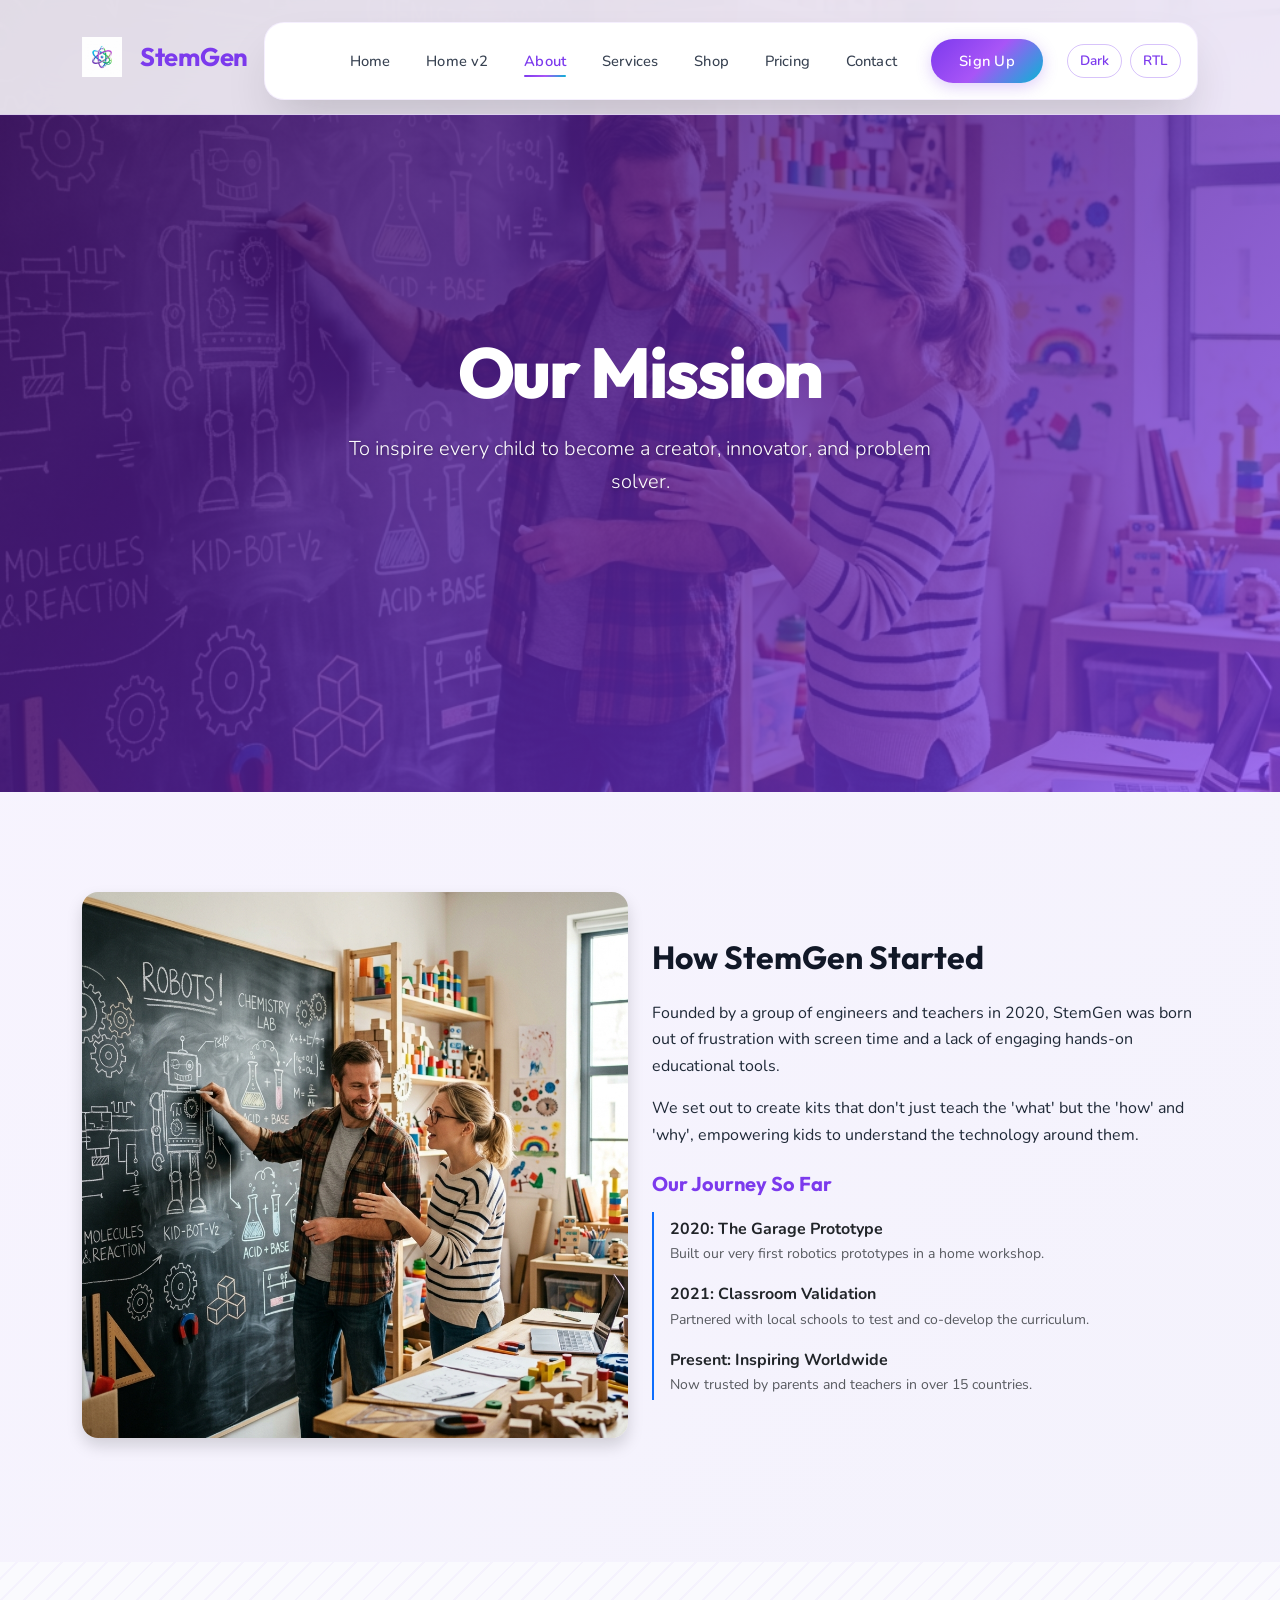
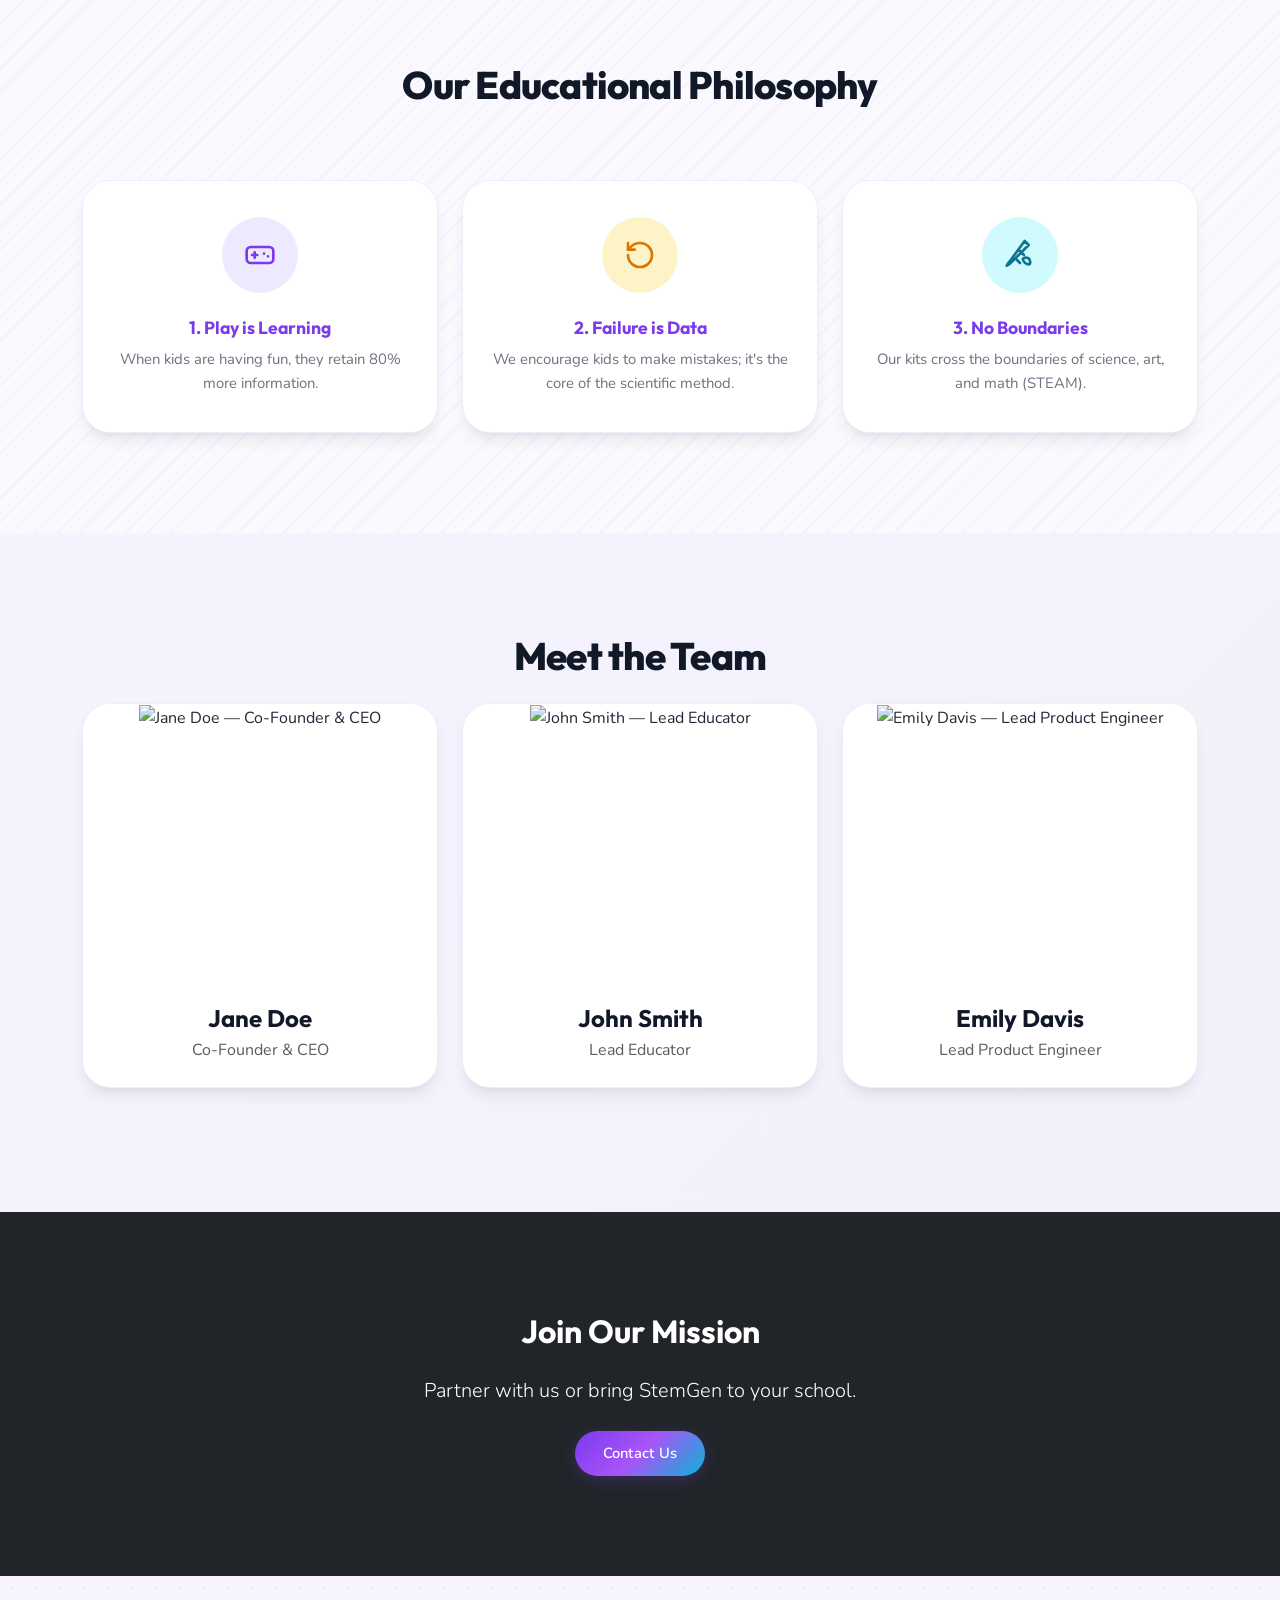
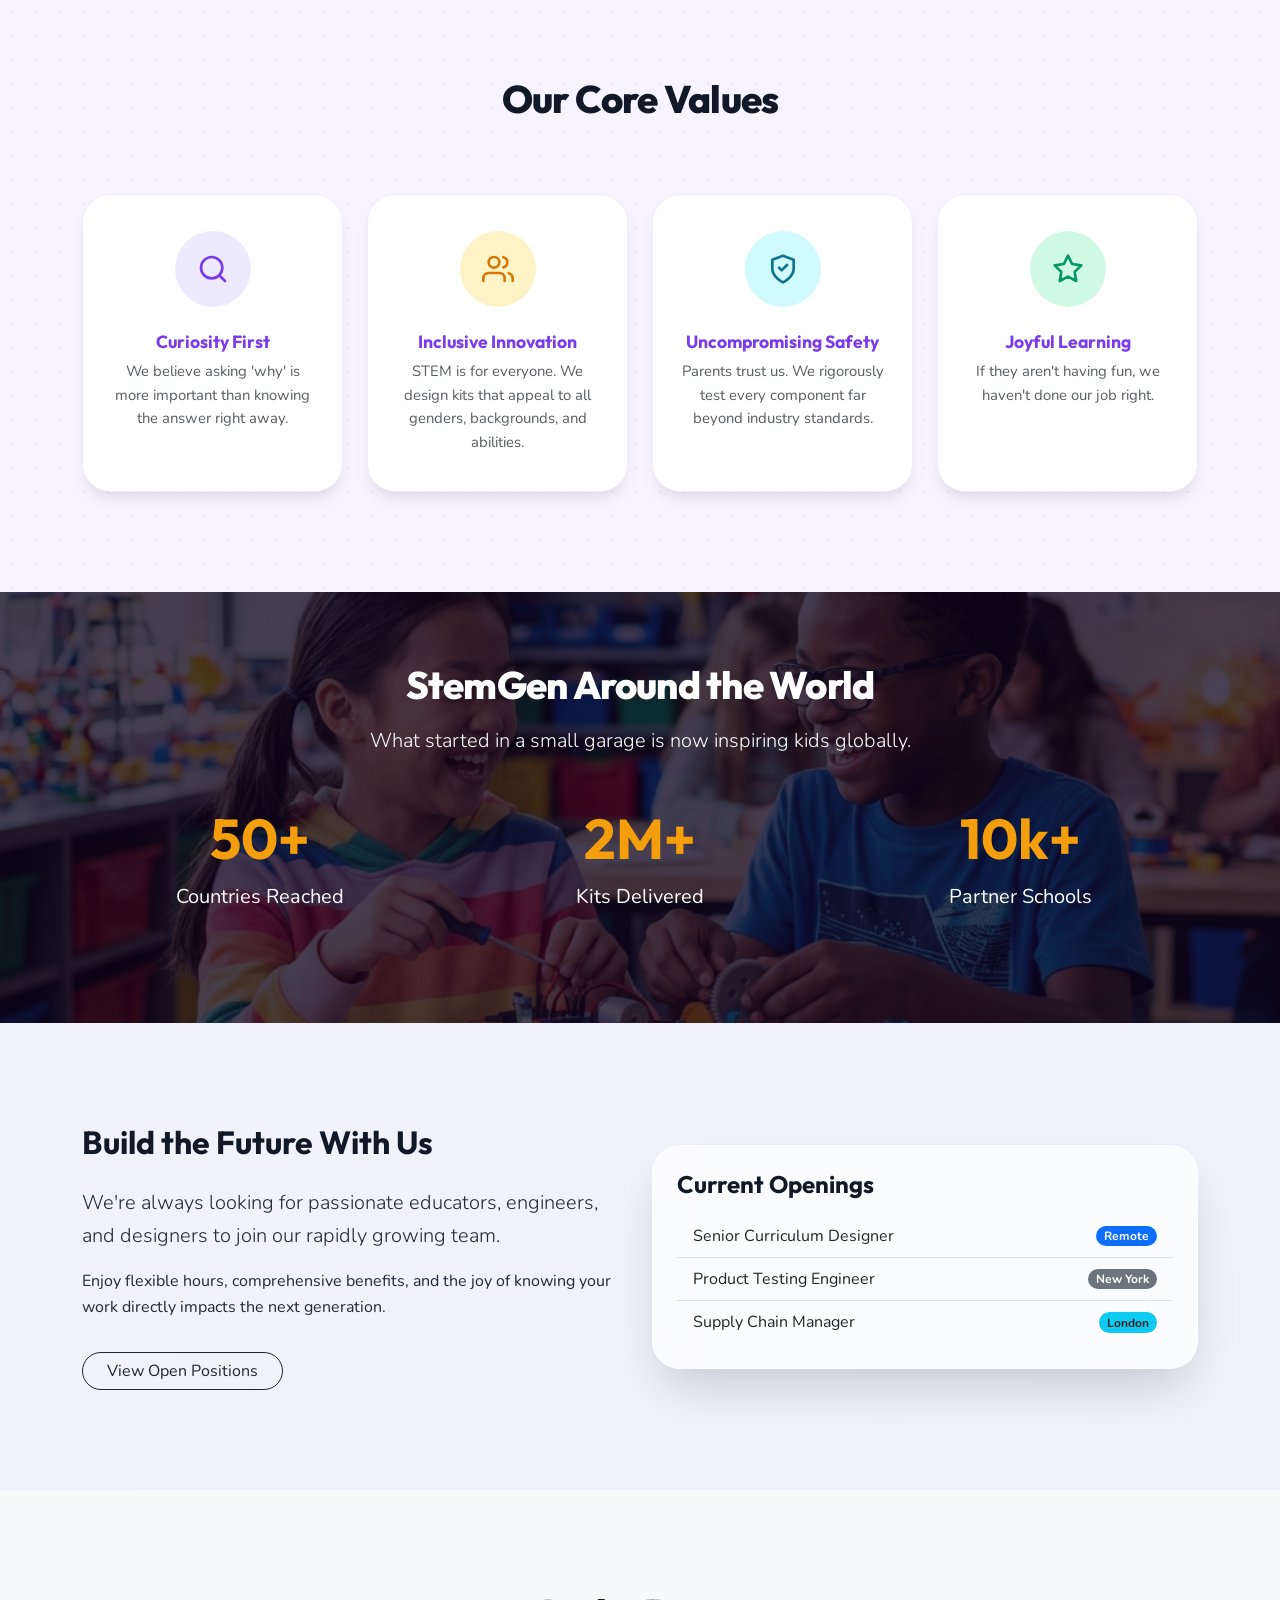
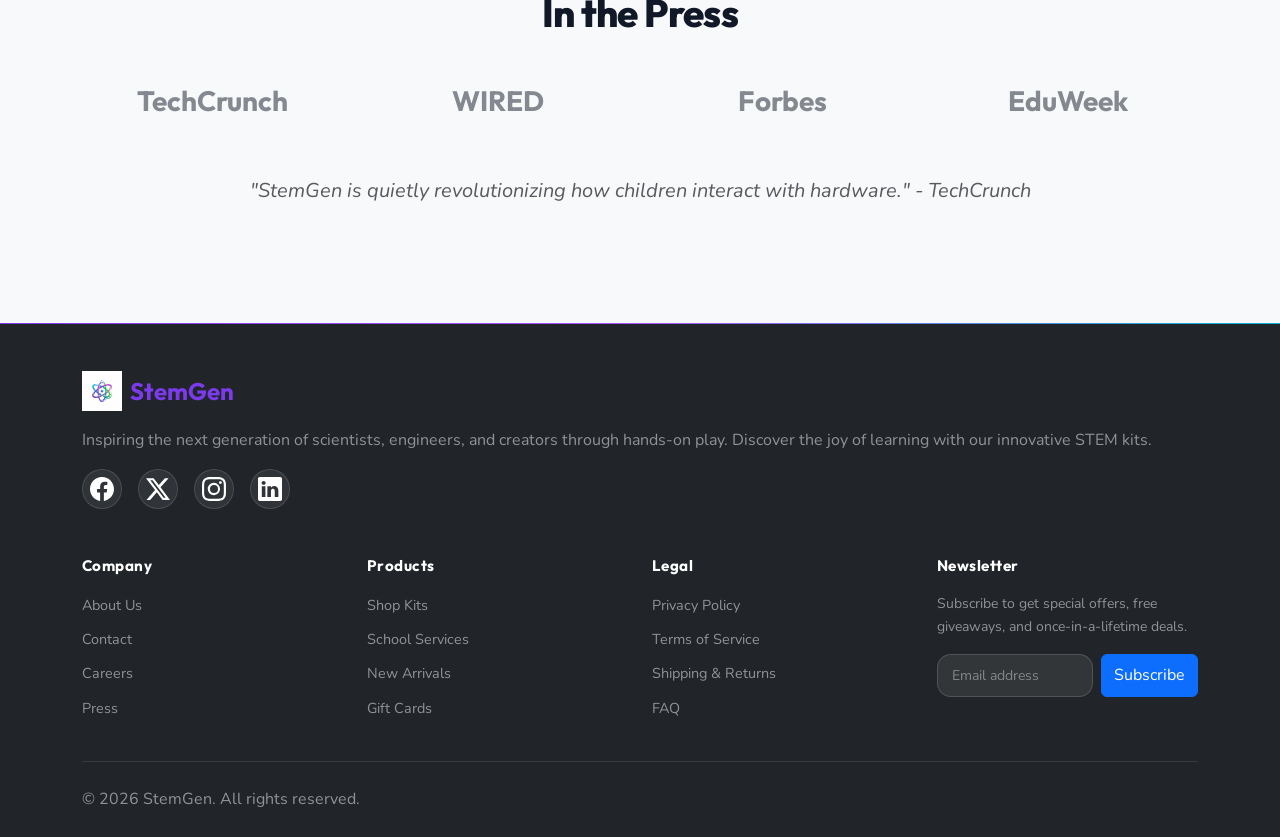
==== commit 4e558c45: "add the css" ====
--- a/about.html
+++ b/about.html
@@ -94,7 +94,7 @@
                 <div class="col-md-4" data-aos="zoom-in" data-aos-delay="100">
                     <div class="icon-box">
                         <div class="icon-wrap icon-primary">
-                            <svg xmlns="http://www.w3.org/2000/svg" width="32" height="32" fill="currentColor" viewBox="0 0 16 16"><path d="M9.5 2a.5.5 0 0 1 .5.5v1a.5.5 0 0 1-.5.5h-3a.5.5 0 0 1-.5-.5v-1a.5.5 0 0 1 .5-.5h3zm-3-1A1.5 1.5 0 0 0 5 2.5V3H2.5A1.5 1.5 0 0 0 1 4.5v10A1.5 1.5 0 0 0 2.5 16h11a1.5 1.5 0 0 0 1.5-1.5v-10A1.5 1.5 0 0 0 13.5 3H11v-.5A1.5 1.5 0 0 0 9.5 1h-3zm0 1h3a.5.5 0 0 1 .5.5v1a.5.5 0 0 1-.5.5h-3a.5.5 0 0 1-.5-.5v-1a.5.5 0 0 1 .5-.5z"/></svg>
+                            <svg xmlns="http://www.w3.org/2000/svg" viewBox="0 0 24 24" fill="none" stroke="currentColor" stroke-width="2" stroke-linecap="round" stroke-linejoin="round"><rect x="2" y="6" width="20" height="12" rx="3"/><path d="M6 12h4M8 10v4M15 11h.01M18 13h.01"/></svg>
                         </div>
                         <h4 class="fw-bold" style="color:var(--primary-color);">1. Play is Learning</h4>
                         <p>When kids are having fun, they retain 80% more information.</p>
@@ -103,7 +103,7 @@
                 <div class="col-md-4" data-aos="zoom-in" data-aos-delay="200">
                     <div class="icon-box">
                         <div class="icon-wrap icon-secondary">
-                            <svg xmlns="http://www.w3.org/2000/svg" width="32" height="32" fill="currentColor" viewBox="0 0 16 16"><path d="M8 16A8 8 0 1 0 8 0a8 8 0 0 0 0 16zm.93-9.412-1 4.705c-.07.34.029.533.304.533.194 0 .487-.07.686-.246l-.088.416c-.287.346-.92.598-1.465.598-.703 0-1.002-.422-.808-1.319l.738-3.468c.064-.293.006-.399-.287-.47l-.451-.081.082-.381 2.29-.287zM8 5.5a1 1 0 1 1 0-2 1 1 0 0 1 0 2z"/></svg>
+                            <svg xmlns="http://www.w3.org/2000/svg" viewBox="0 0 24 24" fill="none" stroke="currentColor" stroke-width="2" stroke-linecap="round" stroke-linejoin="round"><path d="M3 12a9 9 0 1 0 9-9 9.75 9.75 0 0 0-6.74 2.74L3 8"/><polyline points="3 3 3 8 8 8"/></svg>
                         </div>
                         <h4 class="fw-bold" style="color:var(--primary-color);">2. Failure is Data</h4>
                         <p>We encourage kids to make mistakes; it's the core of the scientific method.</p>
@@ -112,7 +112,7 @@
                 <div class="col-md-4" data-aos="zoom-in" data-aos-delay="300">
                     <div class="icon-box">
                         <div class="icon-wrap icon-accent">
-                            <svg xmlns="http://www.w3.org/2000/svg" width="32" height="32" fill="currentColor" viewBox="0 0 16 16"><path d="M8 0a8 8 0 1 0 0 16A8 8 0 0 0 8 0zm3.5 11.5a.5.5 0 0 1-.5.5h-7a.5.5 0 0 1 0-1h7a.5.5 0 0 1 .5.5zm0-4a.5.5 0 0 1-.5.5h-7a.5.5 0 0 1 0-1h7a.5.5 0 0 1 .5.5zm0-4a.5.5 0 0 1-.5.5h-7a.5.5 0 0 1 0-1h7a.5.5 0 0 1 .5.5z"/></svg>
+                            <svg xmlns="http://www.w3.org/2000/svg" viewBox="0 0 24 24" fill="none" stroke="currentColor" stroke-width="2" stroke-linecap="round" stroke-linejoin="round"><path d="M4.5 16.5c-1.5 1.25-2.5 3.5-2.5 3.5s2.25-1 3.5-2.5L18.5 4.5l-3-3zM9 15l3 3M12 9l3 3M19 19c-2.33 0-4.33-1.67-5-4 1.33-1.33 3.67-1.33 5 0 0 .67 1.67 2.67 0 4z"/></svg>
                         </div>
                         <h4 class="fw-bold" style="color:var(--primary-color);">3. No Boundaries</h4>
                         <p>Our kits cross the boundaries of science, art, and math (STEAM).</p>
@@ -130,7 +130,7 @@
                 <div class="col-md-4 mb-4" data-aos="fade-up" data-aos-delay="100">
                     <div class="team-card">
                         <div class="team-img">
-                            <img src="images/stemgen_founders.png" alt="Jane Doe — Co-Founder & CEO">
+                            <img src="https://i.pinimg.com/1200x/45/8c/bd/458cbde592107f3e1b1af9bdbcaa6424.jpg" alt="Jane Doe — Co-Founder & CEO">
                         </div>
                         <div class="team-card-body">
                             <h4 class="fw-bold mb-1">Jane Doe</h4>
@@ -141,7 +141,7 @@
                 <div class="col-md-4 mb-4" data-aos="fade-up" data-aos-delay="200">
                     <div class="team-card">
                         <div class="team-img">
-                            <img src="images/educator_classroom.png" alt="John Smith — Lead Educator">
+                            <img src="https://i.pinimg.com/736x/c4/9b/95/c49b95944c7a9de1dd9fcd4a58af8b2e.jpg" alt="John Smith — Lead Educator">
                         </div>
                         <div class="team-card-body">
                             <h4 class="fw-bold mb-1">John Smith</h4>
@@ -152,7 +152,7 @@
                 <div class="col-md-4 mb-4" data-aos="fade-up" data-aos-delay="300">
                     <div class="team-card">
                         <div class="team-img">
-                            <img src="images/school_programs.png" alt="Emily Davis — Lead Product Engineer">
+                            <img src="https://i.pinimg.com/736x/b4/12/42/b412420295e0f30d8ee365b6aceff1d2.jpg" alt="Emily Davis — Lead Product Engineer">
                         </div>
                         <div class="team-card-body">
                             <h4 class="fw-bold mb-1">Emily Davis</h4>
@@ -181,7 +181,7 @@
                 <div class="col-lg-3 col-md-6" data-aos="fade-up" data-aos-delay="100">
                     <div class="icon-box">
                         <div class="icon-wrap icon-primary">
-                            <svg xmlns="http://www.w3.org/2000/svg" width="32" height="32" fill="currentColor" viewBox="0 0 16 16"><path d="M11.742 10.344a6.5 6.5 0 1 0-1.397 1.398h-.001l3.85 3.85a1 1 0 0 0 1.415-1.415l-3.85-3.85zm-5.242 1.356a5.5 5.5 0 1 1 0-11 5.5 5.5 0 0 1 0 11z"/></svg>
+                            <svg xmlns="http://www.w3.org/2000/svg" viewBox="0 0 24 24" fill="none" stroke="currentColor" stroke-width="2" stroke-linecap="round" stroke-linejoin="round"><circle cx="11" cy="11" r="8"/><line x1="21" y1="21" x2="16.65" y2="16.65"/></svg>
                         </div>
                         <h4 class="fw-bold mb-2" style="color:var(--primary-color);">Curiosity First</h4>
                         <p class="small text-muted mb-0">We believe asking 'why' is more important than knowing the answer right away.</p>
@@ -190,7 +190,7 @@
                 <div class="col-lg-3 col-md-6" data-aos="fade-up" data-aos-delay="200">
                     <div class="icon-box">
                         <div class="icon-wrap icon-secondary">
-                            <svg xmlns="http://www.w3.org/2000/svg" width="32" height="32" fill="currentColor" viewBox="0 0 16 16"><path d="M7 14s-1 0-1-1 1-4 5-4 5 3 5 4-1 1-1 1H7zm4-6a3 3 0 1 0 0-6 3 3 0 0 0 0 6z"/><path fill-rule="evenodd" d="M5.216 14A2.238 2.238 0 0 1 5 13c0-1.355.68-2.75 1.936-3.72A6.325 6.325 0 0 0 5 9c-4 0-5 3-5 4s1 1 1 1h4.216z"/><path d="M4.5 8a2.5 2.5 0 1 0 0-5 2.5 2.5 0 0 0 0 5z"/></svg>
+                            <svg xmlns="http://www.w3.org/2000/svg" viewBox="0 0 24 24" fill="none" stroke="currentColor" stroke-width="2" stroke-linecap="round" stroke-linejoin="round"><path d="M17 21v-2a4 4 0 0 0-4-4H5a4 4 0 0 0-4 4v2"/><circle cx="9" cy="7" r="4"/><path d="M23 21v-2a4 4 0 0 0-3-3.87"/><path d="M16 3.13a4 4 0 0 1 0 7.75"/></svg>
                         </div>
                         <h4 class="fw-bold mb-2" style="color:var(--primary-color);">Inclusive Innovation</h4>
                         <p class="small text-muted mb-0">STEM is for everyone. We design kits that appeal to all genders, backgrounds, and abilities.</p>
@@ -199,7 +199,7 @@
                 <div class="col-lg-3 col-md-6" data-aos="fade-up" data-aos-delay="300">
                     <div class="icon-box">
                         <div class="icon-wrap icon-accent">
-                            <svg xmlns="http://www.w3.org/2000/svg" width="32" height="32" fill="currentColor" viewBox="0 0 16 16"><path d="M5.338 1.59a61.44 61.44 0 0 0-2.837.856.481.481 0 0 0-.328.39c-.554 4.157.726 7.19 2.253 9.188a10.725 10.725 0 0 0 2.287 2.233c.346.244.652.42.893.533.12.057.218.095.293.118a.55.55 0 0 0 .101.025.615.615 0 0 0 .1-.025c.076-.023.174-.061.294-.118.24-.113.547-.29.893-.533a10.726 10.726 0 0 0 2.287-2.233c1.527-1.997 2.807-5.031 2.253-9.188a.48.48 0 0 0-.328-.39c-.651-.213-1.75-.56-2.837-.855C9.552 1.29 8.531 1.067 8 1.067c-.53 0-1.552.223-2.662.524zM5.072.56C6.157.265 7.31 0 8 0s1.843.265 2.928.56c1.11.3 2.229.655 2.887.87a1.54 1.54 0 0 1 1.044 1.262c.596 4.477-.787 7.795-2.465 9.99a11.775 11.775 0 0 1-2.517 2.453 7.159 7.159 0 0 1-1.048.625c-.28.132-.581.24-.829.24s-.548-.108-.829-.24a7.158 7.158 0 0 1-1.048-.625 11.777 11.777 0 0 1-2.517-2.453C1.928 10.487.545 7.169 1.141 2.692A1.54 1.54 0 0 1 2.185 1.43 62.456 62.456 0 0 1 5.072.56z"/></svg>
+                            <svg xmlns="http://www.w3.org/2000/svg" viewBox="0 0 24 24" fill="none" stroke="currentColor" stroke-width="2" stroke-linecap="round" stroke-linejoin="round"><path d="M12 22s8-4 8-10V5l-8-3-8 3v7c0 6 8 10 8 10z"/><polyline points="9 11 11 13 15 9"/></svg>
                         </div>
                         <h4 class="fw-bold mb-2" style="color:var(--primary-color);">Uncompromising Safety</h4>
                         <p class="small text-muted mb-0">Parents trust us. We rigorously test every component far beyond industry standards.</p>
@@ -208,7 +208,7 @@
                 <div class="col-lg-3 col-md-6" data-aos="fade-up" data-aos-delay="400">
                     <div class="icon-box">
                         <div class="icon-wrap icon-success">
-                            <svg xmlns="http://www.w3.org/2000/svg" width="32" height="32" fill="currentColor" viewBox="0 0 16 16"><path d="M3.612 15.443c-.386.198-.824-.149-.746-.592l.83-4.73L.173 6.765c-.329-.314-.158-.888.283-.95l4.898-.696L7.538.792c.197-.39.73-.39.927 0l2.184 4.327 4.898.696c.441.062.612.636.282.95l-3.522 3.356.83 4.73c.078.443-.36.79-.746.592L8 13.187l-4.389 2.256z"/></svg>
+                            <svg xmlns="http://www.w3.org/2000/svg" viewBox="0 0 24 24" fill="none" stroke="currentColor" stroke-width="2" stroke-linecap="round" stroke-linejoin="round"><polygon points="12 2 15.09 8.26 22 9.27 17 14.14 18.18 21.02 12 17.77 5.82 21.02 7 14.14 2 9.27 8.91 8.26 12 2"/></svg>
                         </div>
                         <h4 class="fw-bold mb-2" style="color:var(--primary-color);">Joyful Learning</h4>
                         <p class="small text-muted mb-0">If they aren't having fun, we haven't done our job right.</p>
--- a/css/style.css
+++ b/css/style.css
@@ -1,1580 +1,1201 @@
+/* =====================================================
+   STEMGEN - PREMIUM DESIGN SYSTEM v3.0
+   ===================================================== */
+
 :root {
-  --primary-color: #6a1b9a;
-  --secondary-color: #ff9800;
-  --accent-color: #03a9f4;
-  --text-dark: #2c3e50;
-  --text-light: #f8f9fa;
-  --bg-light: #ffffff;
-  --bg-gradient: linear-gradient(135deg, #f5f7fa 0%, #e8ecf1 100%);
-  --font-heading: 'Outfit', sans-serif;
-  --font-body: 'Nunito', sans-serif;
-}
-
+  --primary:        #7c3aed;
+  --primary-dark:   #5b21b6;
+  --primary-mid:    #8b5cf6;
+  --primary-light:  #ede9fe;
+  --primary-glow:   rgba(124, 58, 237, 0.25);
+  --secondary:      #f59e0b;
+  --secondary-dark: #d97706;
+  --secondary-light:#fef3c7;
+  --secondary-glow: rgba(245, 158, 11, 0.25);
+  --accent:         #06b6d4;
+  --accent-light:   #cffafe;
+  --success:        #10b981;
+  --success-light:  #d1fae5;
+  --gray-50:  #fafafa;
+  --gray-100: #f4f4f5;
+  --gray-200: #e4e4e7;
+  --gray-300: #d1d5db;
+  --gray-400: #9ca3af;
+  --gray-500: #6b7280;
+  --gray-600: #4b5563;
+  --gray-700: #374151;
+  --gray-800: #1f2937;
+  --gray-900: #111827;
+  --gradient-primary:   linear-gradient(135deg, #7c3aed 0%, #a855f7 50%, #06b6d4 100%);
+  --gradient-secondary: linear-gradient(135deg, #f59e0b 0%, #f97316 100%);
+  --gradient-surface:   linear-gradient(135deg, #f8f4ff 0%, #eef0f8 100%);
+  --font-heading: 'Outfit', 'Plus Jakarta Sans', sans-serif;
+  --font-body:    'Plus Jakarta Sans', 'Nunito', sans-serif;
+  --shadow-xs: 0 1px 3px rgba(0,0,0,0.05);
+  --shadow-sm: 0 4px 6px -1px rgba(0,0,0,0.07), 0 2px 4px -1px rgba(0,0,0,0.04);
+  --shadow-md: 0 10px 15px -3px rgba(0,0,0,0.08), 0 4px 6px -2px rgba(0,0,0,0.04);
+  --shadow-lg: 0 20px 25px -5px rgba(0,0,0,0.1), 0 10px 10px -5px rgba(0,0,0,0.04);
+  --shadow-xl: 0 25px 50px -12px rgba(0,0,0,0.18);
+  --shadow-primary: 0 10px 30px -5px rgba(124,58,237,0.25), 0 4px 12px -2px rgba(124,58,237,0.15);
+  --shadow-secondary: 0 8px 20px -4px rgba(245,158,11,0.25);
+  --radius-sm: 8px;
+  --radius-md: 14px;
+  --radius-lg: 20px;
+  --radius-xl: 28px;
+  --radius-full: 9999px;
+  --section-py: 100px;
+  --border-light: 1px solid rgba(124,58,237,0.1);
+  --border-glass: 1px solid rgba(255,255,255,0.4);
+  /* Legacy aliases */
+  --primary-color:   #7c3aed;
+  --secondary-color: #f59e0b;
+  --accent-color:    #06b6d4;
+  --text-dark:       #111827;
+  --text-light:      #f8f9fa;
+  --bg-light:        #ffffff;
+  --bg-gradient:     linear-gradient(135deg, #f8f4ff 0%, #eef0f8 100%);
+  --primary-gradient: linear-gradient(135deg, #7c3aed 0%, #a855f7 50%, #06b6d4 100%);
+}
+
+*, *::before, *::after { box-sizing: border-box; }
+html { scroll-behavior: smooth; }
 body {
   font-family: var(--font-body);
-  color: var(--text-dark);
-  background: var(--bg-gradient);
+  color: var(--gray-800);
+  background: var(--gradient-surface);
   overflow-x: hidden;
-}
-
-h1,
-h2,
-h3,
-h4,
-h5,
-h6 {
+  line-height: 1.65;
+  -webkit-font-smoothing: antialiased;
+}
+h1, h2, h3, h4, h5, h6 {
   font-family: var(--font-heading);
   font-weight: 700;
-}
-
-/* Navbar specific styling */
+  line-height: 1.2;
+  color: var(--gray-900);
+}
+img { max-width: 100%; height: auto; }
+img[height="40"] { height: 40px !important; width: auto !important; }
+img[height="80"] { height: 80px !important; width: auto !important; }
+
+/* ===== NAVBAR ===== */
 .navbar {
-  background: rgba(255, 255, 255, 0.95);
-  backdrop-filter: blur(10px);
-  box-shadow: 0 4px 6px rgba(0, 0, 0, 0.05);
+  background: rgba(255,255,255,0.85);
+  backdrop-filter: blur(20px);
+  -webkit-backdrop-filter: blur(20px);
+  border-bottom: 1px solid rgba(124,58,237,0.08);
+  box-shadow: 0 1px 0 rgba(124,58,237,0.06);
+  padding: 14px 0;
+  transition: all 0.35s ease;
+  z-index: 1050 !important;
   max-width: 100vw;
   overflow-x: hidden;
-  z-index: 1050 !important;
-}
-
-.navbar-brand,
-footer h4.text-primary.mb-3 {
+}
+.navbar.navbar-scrolled {
+  background: rgba(255,255,255,0.97) !important;
+  backdrop-filter: blur(24px);
+  -webkit-backdrop-filter: blur(24px);
+  box-shadow: 0 4px 24px rgba(0,0,0,0.08) !important;
+  padding: 10px 0;
+}
+.navbar-brand {
   font-family: var(--font-heading);
   font-weight: 800;
-  color: var(--primary-color) !important;
-  font-size: 1.8rem;
+  font-size: 1.6rem;
+  color: var(--primary) !important;
   display: inline-flex;
   align-items: center;
   gap: 10px;
-}
-
+  text-decoration: none;
+  letter-spacing: -0.01em;
+}
 .brand-icon {
   height: 38px;
   width: auto;
   transition: transform 0.4s cubic-bezier(0.34, 1.56, 0.64, 1);
 }
-
-.navbar-brand:hover .brand-icon,
-footer h4.text-primary.mb-3:hover .brand-icon {
-  transform: scale(1.15) rotate(15deg);
-}
-
-.text-primary {
-  color: var(--primary-color) !important;
-}
+.navbar-brand:hover .brand-icon { transform: scale(1.15) rotate(12deg); }
 
 .nav-link {
-  font-weight: 600;
-  color: var(--text-dark) !important;
-  transition: color 0.3s ease;
-  margin: 0 10px;
-}
-
-.nav-link:hover {
-  color: var(--secondary-color) !important;
-}
-
-.nav-link.active {
-  color: var(--primary-color) !important;
-  border-bottom: 2px solid var(--primary-color);
-}
-
+  font-weight: 500;
+  font-size: 0.92rem;
+  color: var(--gray-700) !important;
+  margin: 0 6px;
+  padding: 8px 12px !important;
+  border-radius: var(--radius-sm);
+  transition: all 0.25s ease;
+  position: relative;
+  letter-spacing: 0.01em;
+}
+.nav-link::after {
+  content: '';
+  position: absolute;
+  bottom: 4px; left: 12px; right: 12px;
+  height: 2px;
+  background: var(--gradient-primary);
+  border-radius: 2px;
+  transform: scaleX(0);
+  transition: transform 0.25s ease;
+}
+.nav-link:hover { color: var(--primary) !important; background: var(--primary-light); }
+.nav-link:hover::after { transform: scaleX(1); }
+.nav-link.active { color: var(--primary) !important; font-weight: 600; }
+.nav-link.active::after { transform: scaleX(1); }
+.text-primary { color: var(--primary) !important; }
+
+/* ===== TOGGLER ===== */
+.navbar-toggler {
+  border: 2px solid rgba(124,58,237,0.3) !important;
+  padding: 6px 10px;
+  border-radius: var(--radius-sm);
+  transition: all 0.3s ease;
+  background: transparent;
+  flex-shrink: 0;
+}
+.navbar-toggler:focus { box-shadow: none; outline: none; }
+.navbar-toggler:hover { border-color: var(--primary) !important; background: var(--primary-light); }
+.navbar-toggler-icon {
+  background-image: url("data:image/svg+xml,%3csvg xmlns='http://www.w3.org/2000/svg' viewBox='0 0 30 30'%3e%3cpath stroke='%237c3aed' stroke-width='2.5' stroke-linecap='round' stroke-miterlimit='10' d='M4 7h22M4 15h22M4 23h22'/%3e%3c/svg%3e") !important;
+}
+.navbar-collapse {
+  background: white;
+  padding: 16px;
+  border-radius: var(--radius-lg);
+  box-shadow: var(--shadow-xl);
+  margin-top: 8px;
+  border: 1px solid rgba(124,58,237,0.08);
+  max-width: 100%;
+  overflow-x: hidden;
+}
+
+/* ===== BUTTONS ===== */
 .btn-primary-custom {
-  background: var(--primary-color);
+  background: var(--gradient-primary);
   color: white;
   border: none;
-  border-radius: 50px;
-  padding: 10px 25px;
+  border-radius: var(--radius-full);
+  padding: 11px 28px;
   font-weight: 600;
-  transition: all 0.3s ease;
-}
-
+  font-size: 0.92rem;
+  letter-spacing: 0.02em;
+  transition: all 0.3s cubic-bezier(0.25, 0.8, 0.25, 1);
+  box-shadow: 0 4px 15px var(--primary-glow);
+  position: relative;
+  overflow: hidden;
+}
+.btn-primary-custom::before {
+  content: '';
+  position: absolute; inset: 0;
+  background: linear-gradient(135deg, rgba(255,255,255,0.15) 0%, transparent 50%);
+  opacity: 0;
+  transition: opacity 0.3s ease;
+}
 .btn-primary-custom:hover {
-  background: #54117c;
   transform: translateY(-2px);
-  box-shadow: 0 6px 15px rgba(106, 27, 154, 0.3);
+  box-shadow: 0 8px 25px var(--primary-glow), 0 4px 10px rgba(0,0,0,0.1);
   color: white;
 }
+.btn-primary-custom:hover::before { opacity: 1; }
 
 .btn-secondary-custom {
-  background: var(--secondary-color);
+  background: var(--gradient-secondary);
   color: white;
   border: none;
-  border-radius: 50px;
-  padding: 10px 25px;
+  border-radius: var(--radius-full);
+  padding: 11px 28px;
   font-weight: 600;
+  font-size: 0.92rem;
+  letter-spacing: 0.02em;
   transition: all 0.3s ease;
-}
-
+  box-shadow: var(--shadow-secondary);
+}
 .btn-secondary-custom:hover {
-  background: #e68900;
   transform: translateY(-2px);
-  box-shadow: 0 6px 15px rgba(255, 152, 0, 0.3);
+  box-shadow: 0 8px 25px var(--secondary-glow);
   color: white;
 }
 
 .btn-outline-primary-custom {
   background: transparent;
-  color: var(--primary-color);
-  border: 2px solid var(--primary-color);
-  border-radius: 50px;
-  padding: 8px 23px;
+  color: var(--primary);
+  border: 2px solid var(--primary);
+  border-radius: var(--radius-full);
+  padding: 9px 26px;
   font-weight: 600;
+  font-size: 0.92rem;
   transition: all 0.3s ease;
   display: inline-block;
   text-decoration: none;
 }
-
 .btn-outline-primary-custom:hover {
-  background: var(--primary-color);
+  background: var(--primary);
   color: white;
   transform: translateY(-2px);
-  box-shadow: 0 6px 15px rgba(106, 27, 154, 0.3);
-}
-
-/* Hero Sections */
+  box-shadow: var(--shadow-primary);
+}
+
+/* ===== HERO ===== */
 .hero-section {
-  min-height: 80vh;
+  min-height: 88vh;
   display: flex;
   align-items: center;
   position: relative;
   background-size: cover;
   background-position: center;
-  padding: 100px 0 50px 0;
-}
-
+  padding: 100px 0 60px;
+  overflow: hidden;
+}
 .hero-overlay {
   position: absolute;
-  top: 0;
-  left: 0;
-  right: 0;
-  bottom: 0;
-  background: rgba(255, 255, 255, 0.85);
-}
-
-.hero-content {
+  inset: 0;
+  background: rgba(255,255,255,0.88);
+}
+.hero-section.hero-home .hero-overlay {
+  background: linear-gradient(135deg, rgba(76,29,149,0.80) 0%, rgba(6,182,212,0.60) 100%);
+}
+.hero-section.hero-shop .hero-overlay {
+  background: linear-gradient(160deg, rgba(15,10,40,0.82) 0%, rgba(124,58,237,0.72) 100%);
+}
+.hero-section.hero-about .hero-overlay {
+  background: linear-gradient(135deg, rgba(58,13,92,0.88) 0%, rgba(124,58,237,0.72) 100%);
+}
+.hero-section.hero-services .hero-overlay {
+  background: linear-gradient(135deg, rgba(245,158,11,0.80) 0%, rgba(124,58,237,0.85) 100%);
+}
+.hero-section.hero-pricing .hero-overlay {
+  background: linear-gradient(135deg, rgba(124,58,237,0.90) 0%, rgba(6,182,212,0.72) 100%);
+}
+.hero-section.hero-contact .hero-overlay {
+  background: linear-gradient(160deg, rgba(124,58,237,0.88) 0%, rgba(30,10,60,0.92) 100%);
+}
+.hero-content { position: relative; z-index: 2; }
+
+.hero-title {
+  font-family: var(--font-heading);
+  font-size: clamp(2.6rem, 5.5vw, 4.5rem);
+  font-weight: 800;
+  letter-spacing: -0.03em;
+  line-height: 1.1;
+  background: var(--gradient-primary);
+  -webkit-background-clip: text;
+  -webkit-text-fill-color: transparent;
+  background-clip: text;
+  margin-bottom: 20px;
+}
+.hero-title.text-white {
+  background: none !important;
+  -webkit-text-fill-color: #ffffff;
+  color: #ffffff !important;
+}
+
+/* floating orbs */
+.hero-orb {
+  position: absolute;
+  border-radius: 50%;
+  filter: blur(80px);
+  opacity: 0.35;
+  animation: floatOrb 8s ease-in-out infinite;
+  pointer-events: none;
+  z-index: 0;
+}
+.hero-orb-1 {
+  width: 400px; height: 400px;
+  background: radial-gradient(circle, #a855f7 0%, transparent 70%);
+  top: -10%; left: -5%;
+}
+.hero-orb-2 {
+  width: 300px; height: 300px;
+  background: radial-gradient(circle, #06b6d4 0%, transparent 70%);
+  bottom: -5%; right: 10%;
+  animation-delay: -3s;
+}
+.hero-orb-3 {
+  width: 250px; height: 250px;
+  background: radial-gradient(circle, #f59e0b 0%, transparent 70%);
+  top: 40%; right: -5%;
+  animation-delay: -5s;
+}
+@keyframes floatOrb {
+  0%, 100% { transform: translate(0,0) scale(1); }
+  33%       { transform: translate(30px,-20px) scale(1.05); }
+  66%       { transform: translate(-15px,15px) scale(0.97); }
+}
+
+/* trust badge */
+.trust-badge {
+  display: inline-flex;
+  align-items: center;
+  gap: 8px;
+  background: rgba(255,255,255,0.18);
+  backdrop-filter: blur(12px);
+  border: 1px solid rgba(255,255,255,0.35);
+  border-radius: var(--radius-full);
+  padding: 8px 20px;
+  font-size: 0.82rem;
+  font-weight: 600;
+  letter-spacing: 0.04em;
+  color: white;
+  margin-bottom: 24px;
+}
+.trust-badge .badge-dot {
+  width: 8px; height: 8px;
+  border-radius: 50%;
+  background: var(--secondary);
+  animation: pulse 2s infinite;
+}
+@keyframes pulse {
+  0%, 100% { opacity: 1; transform: scale(1); }
+  50%       { opacity: 0.6; transform: scale(0.85); }
+}
+
+/* hero stats */
+.hero-stats { display: flex; gap: 32px; margin-top: 36px; flex-wrap: wrap; }
+.hero-stat { display: flex; flex-direction: column; }
+.hero-stat-value {
+  font-family: var(--font-heading);
+  font-size: 1.8rem; font-weight: 800;
+  color: white; line-height: 1;
+}
+.hero-stat-label {
+  font-size: 0.78rem;
+  color: rgba(255,255,255,0.75);
+  letter-spacing: 0.04em; margin-top: 4px;
+}
+
+/* ===== SECTIONS ===== */
+.section-padding { padding: var(--section-py) 0; }
+
+.section-label {
+  display: inline-flex;
+  align-items: center;
+  gap: 8px;
+  font-size: 0.78rem;
+  font-weight: 700;
+  letter-spacing: 0.1em;
+  text-transform: uppercase;
+  color: var(--primary);
+  background: var(--primary-light);
+  border-radius: var(--radius-full);
+  padding: 6px 16px;
+  margin-bottom: 16px;
+}
+
+.section-title {
+  text-align: center;
+  font-size: clamp(1.75rem, 3vw, 2.5rem);
+  font-weight: 800;
+  letter-spacing: -0.02em;
+  color: var(--gray-900);
+  margin-bottom: 16px;
+  position: relative;
+  padding-bottom: 0;
+}
+.section-title::after { display: none; }
+
+.section-subtitle {
+  text-align: center;
+  font-size: 1.05rem;
+  color: var(--gray-500);
+  max-width: 560px;
+  margin: 0 auto 56px;
+  line-height: 1.7;
+}
+
+/* ===== FEATURE CARDS ===== */
+.feature-card {
+  background: white;
+  border-radius: var(--radius-xl);
+  border: var(--border-light);
+  box-shadow: var(--shadow-md);
+  transition: all 0.4s cubic-bezier(0.165, 0.84, 0.44, 1);
+  overflow: hidden;
+  height: 100%;
+}
+.feature-card:hover {
+  transform: translateY(-10px);
+  box-shadow: var(--shadow-primary);
+  border-color: rgba(124,58,237,0.2);
+}
+
+.card-img-wrapper {
+  height: 240px; overflow: hidden; position: relative;
+}
+.card-img-wrapper img {
+  width: 100%; height: 100%; object-fit: cover;
+  transition: transform 0.6s ease;
+}
+.feature-card:hover .card-img-wrapper img { transform: scale(1.08); }
+
+/* ===== PRODUCT CARDS ===== */
+.product-card {
+  background: rgba(255,255,255,0.92) !important;
+  backdrop-filter: blur(12px);
+  -webkit-backdrop-filter: blur(12px);
+  border: 1px solid rgba(124,58,237,0.1) !important;
+  border-radius: var(--radius-xl) !important;
+  box-shadow: var(--shadow-md) !important;
+  transition: all 0.4s cubic-bezier(0.175, 0.885, 0.32, 1.275) !important;
+  overflow: hidden !important;
+  position: relative;
+  height: 100%;
+}
+.product-card:hover {
+  transform: translateY(-10px) scale(1.01) !important;
+  box-shadow: 0 24px 48px rgba(124,58,237,0.18) !important;
+  border-color: rgba(124,58,237,0.25) !important;
+}
+.product-card .card-img-wrapper {
+  border-radius: var(--radius-xl) var(--radius-xl) 0 0 !important;
+  overflow: hidden !important;
+  height: 220px;
+}
+.product-card img { transition: transform 0.6s ease !important; }
+.product-card:hover img { transform: scale(1.08) !important; }
+
+/* wishlist */
+.product-wishlist {
+  position: absolute; top: 12px; right: 12px;
+  width: 36px; height: 36px; border-radius: 50%;
+  background: rgba(255,255,255,0.9);
+  border: none; display: flex;
+  align-items: center; justify-content: center;
+  cursor: pointer; transition: all 0.3s ease;
+  box-shadow: var(--shadow-sm);
+  color: var(--gray-400); z-index: 2;
+  backdrop-filter: blur(6px);
+}
+.product-wishlist:hover {
+  background: white; color: #ef4444;
+  transform: scale(1.15);
+  box-shadow: 0 4px 15px rgba(239,68,68,0.25);
+}
+
+/* new badge */
+.product-new-badge {
+  position: absolute; top: 12px; left: 12px;
+  background: var(--gradient-primary);
+  color: white; font-size: 0.7rem; font-weight: 700;
+  letter-spacing: 0.06em; padding: 4px 12px;
+  border-radius: var(--radius-full); z-index: 2;
+}
+
+/* stars */
+.product-stars {
+  display: flex; align-items: center; gap: 2px;
+  font-size: 0.8rem; color: #f59e0b;
+}
+.product-stars-count {
+  font-size: 0.78rem; color: var(--gray-500); margin-left: 6px;
+}
+
+/* price */
+.product-price {
+  font-family: var(--font-heading);
+  font-size: 1.4rem; font-weight: 800;
+  color: var(--primary); letter-spacing: -0.02em;
+}
+.product-price-original {
+  font-size: 0.9rem; color: var(--gray-400);
+  text-decoration: line-through; font-weight: 500;
+}
+.product-discount-badge {
+  display: inline-flex; align-items: center;
+  background: #fef2f2; color: #dc2626;
+  font-size: 0.72rem; font-weight: 700;
+  padding: 3px 9px; border-radius: var(--radius-full);
+  letter-spacing: 0.02em;
+}
+
+/* add to cart */
+.btn-add-cart {
+  width: 100%;
+  background: var(--gradient-primary);
+  color: white; border: none;
+  border-radius: var(--radius-md);
+  padding: 11px 20px;
+  font-weight: 600; font-size: 0.88rem;
+  letter-spacing: 0.02em;
+  transition: all 0.3s ease;
+  position: relative; overflow: hidden;
+}
+.btn-add-cart::before {
+  content: ''; position: absolute; inset: 0;
+  background: linear-gradient(135deg, rgba(255,255,255,0.18) 0%, transparent 50%);
+  opacity: 0; transition: opacity 0.3s ease;
+}
+.btn-add-cart:hover {
+  transform: translateY(-2px);
+  box-shadow: var(--shadow-primary);
+  color: white;
+}
+.btn-add-cart:hover::before { opacity: 1; }
+
+/* ===== ICON BOXES ===== */
+.icon-box {
+  background: white;
+  border-radius: var(--radius-xl);
+  padding: 36px 28px;
+  text-align: center;
+  box-shadow: var(--shadow-md);
+  transition: all 0.4s cubic-bezier(0.165, 0.84, 0.44, 1);
+  border: var(--border-light);
+  height: 100%;
+  display: flex; flex-direction: column;
+  align-items: center;
+  position: relative; overflow: hidden;
+}
+.icon-box::before {
+  content: ''; position: absolute; top: 0; left: 0;
+  width: 100%; height: 4px;
+  background: transparent; transition: background 0.3s ease;
+}
+.icon-box:hover {
+  transform: translateY(-8px);
+  box-shadow: var(--shadow-primary);
+  border-color: rgba(124,58,237,0.15);
+}
+.icon-box:hover::before { background: var(--gradient-primary); }
+.icon-box:hover .icon-wrap { transform: scale(1.1) rotate(5deg); }
+.icon-box .icon-wrap {
+  width: 76px; height: 76px;
+  border-radius: 50%;
+  display: inline-flex; align-items: center; justify-content: center;
+  margin-bottom: 24px; flex-shrink: 0;
+  transition: transform 0.4s cubic-bezier(0.34, 1.56, 0.64, 1);
+}
+.icon-wrap.icon-primary   { background: var(--primary-light); color: var(--primary); }
+.icon-wrap.icon-secondary { background: var(--secondary-light); color: var(--secondary-dark); }
+.icon-wrap.icon-accent    { background: var(--accent-light); color: #0e7490; }
+.icon-wrap.icon-success   { background: var(--success-light); color: #059669; }
+.icon-box h4 { font-size: 1.1rem; font-weight: 700; margin-bottom: 10px; color: var(--gray-900); }
+.icon-box p  { font-size: 0.93rem; color: var(--gray-500); margin: 0; line-height: 1.6; }
+.icon-wrap svg { width: 32px; height: 32px; }
+.icon-box:hover .icon-wrap svg { stroke-width: 2.5; }
+.icon-box.icon-box-dark { background: rgba(255,255,255,0.1); border: 1px solid rgba(255,255,255,0.18); }
+.icon-box.icon-box-dark h4 { color: white; }
+.icon-box.icon-box-dark p  { color: rgba(255,255,255,0.75); }
+
+/* ===== GLASS PANEL ===== */
+.glass-panel {
+  background: rgba(255,255,255,0.75);
+  backdrop-filter: blur(20px);
+  -webkit-backdrop-filter: blur(20px);
+  border: 1px solid rgba(255,255,255,0.5);
+  border-radius: var(--radius-xl);
+  padding: 40px;
+  box-shadow: var(--shadow-xl);
+}
+
+/* ===== STATS STRIP ===== */
+.stats-strip {
+  background: var(--gradient-primary);
+  padding: 70px 0; position: relative; overflow: hidden;
+}
+.stats-strip::before {
+  content: ''; position: absolute; inset: 0;
+  background-image: radial-gradient(circle, rgba(255,255,255,0.08) 1px, transparent 1px);
+  background-size: 30px 30px;
+}
+.stats-strip .container { position: relative; z-index: 1; }
+.stat-item { text-align: center; padding: 20px; }
+.stat-number {
+  font-family: var(--font-heading);
+  font-size: clamp(2.2rem, 4vw, 3.2rem);
+  font-weight: 800; color: white; line-height: 1;
+  letter-spacing: -0.03em; display: block;
+}
+.stat-label {
+  font-size: 0.88rem; color: rgba(255,255,255,0.7);
+  margin-top: 8px; font-weight: 500; letter-spacing: 0.03em;
+}
+
+/* ===== DEAL SECTION ===== */
+.deal-card {
+  border-radius: var(--radius-xl); overflow: hidden;
+  box-shadow: var(--shadow-xl); background: white;
+  border: var(--border-light);
+}
+.deal-countdown { display: flex; gap: 12px; flex-wrap: wrap; }
+.countdown-unit {
+  background: var(--primary-light);
+  border-radius: var(--radius-md);
+  padding: 12px 16px; text-align: center; min-width: 60px;
+}
+.countdown-value {
+  font-family: var(--font-heading);
+  font-size: 1.6rem; font-weight: 800;
+  color: var(--primary); display: block; line-height: 1;
+}
+.countdown-label {
+  font-size: 0.68rem; color: var(--primary);
+  font-weight: 600; letter-spacing: 0.06em;
+  text-transform: uppercase; margin-top: 4px; display: block;
+}
+
+/* ===== REVIEW CARDS ===== */
+.review-card {
+  background: white;
+  border-radius: var(--radius-xl);
+  padding: 28px; box-shadow: var(--shadow-md);
+  border: var(--border-light); height: 100%;
+  transition: all 0.35s ease;
+  position: relative; overflow: hidden;
+}
+.review-card::before {
+  content: '"'; position: absolute;
+  top: -10px; right: 20px;
+  font-size: 8rem; font-family: var(--font-heading);
+  color: var(--primary-light); line-height: 1;
+  font-weight: 900; pointer-events: none;
+}
+.review-card:hover { transform: translateY(-6px); box-shadow: var(--shadow-primary); }
+.review-avatar {
+  width: 52px; height: 52px; border-radius: 50%;
+  object-fit: cover; border: 3px solid var(--primary-light);
+}
+
+/* ===== BLOG CARDS ===== */
+.blog-card {
+  border-radius: var(--radius-xl); overflow: hidden;
+  box-shadow: var(--shadow-md); background: white;
+  height: 100%; transition: all 0.35s ease;
+  border: var(--border-light);
+}
+.blog-card:hover {
+  transform: translateY(-8px); box-shadow: var(--shadow-primary);
+  border-color: rgba(124,58,237,0.2);
+}
+.blog-card-img { height: 210px; overflow: hidden; }
+.blog-card-img img {
+  width: 100%; height: 100%; object-fit: cover;
+  transition: transform 0.6s ease;
+}
+.blog-card:hover .blog-card-img img { transform: scale(1.07); }
+.blog-tag {
+  display: inline-block; font-size: 0.72rem; font-weight: 700;
+  letter-spacing: 0.08em; text-transform: uppercase;
+  padding: 4px 12px; border-radius: var(--radius-full); margin-bottom: 10px;
+}
+
+/* ===== PLAY BUTTON ===== */
+.play-btn {
+  width: 80px; height: 80px; border-radius: 50%;
+  background: white; color: var(--primary);
+  display: inline-flex; align-items: center; justify-content: center;
+  transition: all 0.35s cubic-bezier(0.25, 0.8, 0.25, 1);
+  box-shadow: 0 0 0 12px rgba(255,255,255,0.25), 0 8px 25px rgba(0,0,0,0.2);
+  cursor: pointer; border: none;
+  animation: playPulse 2.5s ease-in-out infinite;
+}
+@keyframes playPulse {
+  0%, 100% { box-shadow: 0 0 0 12px rgba(255,255,255,0.25), 0 8px 25px rgba(0,0,0,0.2); }
+  50%       { box-shadow: 0 0 0 20px rgba(255,255,255,0.12), 0 8px 25px rgba(0,0,0,0.2); }
+}
+.play-btn:hover {
+  transform: scale(1.12);
+  background: var(--primary); color: white;
+  box-shadow: 0 0 0 16px rgba(255,255,255,0.18), 0 12px 35px rgba(124,58,237,0.5);
+  animation: none;
+}
+
+/* ===== PARTNER SCHOOLS ===== */
+.partner-school { opacity: 0.72; transition: all 0.3s ease; cursor: pointer; }
+.partner-school h3 { color: var(--gray-700); transition: color 0.3s ease; }
+.partner-school:hover { opacity: 1; transform: translateY(-4px) scale(1.04); }
+.partner-logo-box {
+  background: white; border-radius: var(--radius-lg);
+  padding: 20px 24px; border: 1px solid rgba(124,58,237,0.1);
+  box-shadow: var(--shadow-sm); transition: all 0.3s ease;
+}
+.partner-school:hover .partner-logo-box {
+  box-shadow: var(--shadow-primary); border-color: rgba(124,58,237,0.2);
+}
+
+/* ===== DOWNLOAD APP ===== */
+.download-app-section {
+  background: var(--gradient-primary) !important;
+  position: relative; overflow: hidden;
+}
+.download-app-section::before {
+  content: ''; position: absolute; inset: 0;
+  background-image: radial-gradient(circle, rgba(255,255,255,0.06) 1px, transparent 1px);
+  background-size: 28px 28px;
+}
+.download-app-section .container { position: relative; z-index: 1; }
+
+/* ===== NEWSLETTER ===== */
+.newsletter-section {
+  position: relative; background-size: cover;
+  background-position: center; overflow: hidden;
+}
+.newsletter-section::before {
+  content: ''; position: absolute; inset: 0;
+  background: linear-gradient(135deg, rgba(76,29,149,0.90) 0%, rgba(58,13,92,0.95) 100%);
+}
+.newsletter-section .container { position: relative; z-index: 1; }
+.newsletter-input-wrap {
+  display: flex; gap: 0; max-width: 520px; margin: 0 auto;
+  background: rgba(255,255,255,0.12);
+  border: 1px solid rgba(255,255,255,0.3);
+  border-radius: var(--radius-full);
+  padding: 6px 6px 6px 20px; backdrop-filter: blur(10px);
+}
+.newsletter-input {
+  background: transparent !important; border: none !important;
+  color: white !important; flex: 1; font-size: 0.93rem; padding: 4px 0;
+}
+.newsletter-input::placeholder { color: rgba(255,255,255,0.6) !important; }
+.newsletter-input:focus { box-shadow: none !important; outline: none !important; }
+.newsletter-btn {
+  background: var(--gradient-secondary); color: white;
+  border: none; border-radius: var(--radius-full);
+  padding: 10px 24px; font-weight: 700; font-size: 0.88rem;
+  white-space: nowrap; transition: all 0.3s ease; letter-spacing: 0.02em;
+}
+.newsletter-btn:hover { transform: scale(1.04); box-shadow: var(--shadow-secondary); color: white; }
+
+/* ===== FOOTER ===== */
+footer {
+  background: #0a0512 !important;
+  color: white; padding: 72px 0 24px;
+  position: relative; overflow: hidden;
+  margin-top: 0 !important;
+}
+footer::before {
+  content: ''; position: absolute;
+  top: 0; left: 0; right: 0; height: 1px;
+  background: var(--gradient-primary);
+}
+footer h5 {
+  color: white; font-weight: 700; font-size: 0.95rem;
+  letter-spacing: 0.03em; margin-bottom: 20px !important;
+}
+footer a {
+  color: rgba(255,255,255,0.55);
+  text-decoration: none; transition: color 0.25s ease; font-size: 0.9rem;
+}
+footer a:hover { color: var(--secondary); }
+footer .form-control {
+  background: rgba(255,255,255,0.08);
+  border: 1px solid rgba(255,255,255,0.15);
+  color: white; font-size: 0.88rem;
+}
+footer .form-control::placeholder { color: rgba(255,255,255,0.4); }
+footer .form-control:focus {
+  background: rgba(255,255,255,0.12);
+  border-color: var(--primary-mid); box-shadow: none; color: white;
+}
+.social-icons a {
+  display: inline-flex; align-items: center; justify-content: center;
+  width: 40px; height: 40px; border-radius: 50%;
+  background: rgba(255,255,255,0.07);
+  border: 1px solid rgba(255,255,255,0.12);
+  transition: all 0.3s ease; text-decoration: none;
+}
+.social-icons a:hover {
+  background: var(--primary); border-color: var(--primary);
+  color: white !important; transform: translateY(-3px);
+  box-shadow: 0 6px 16px var(--primary-glow);
+}
+
+/* ===== AGE CIRCLES ===== */
+.age-circle { transition: all 0.3s cubic-bezier(0.25, 0.8, 0.25, 1); cursor: pointer; }
+.age-circle:hover { transform: scale(1.1) !important; box-shadow: 0 15px 30px rgba(0,0,0,0.2) !important; }
+
+/* ===== SCROLL TO TOP ===== */
+.btn-scroll-top {
+  position: fixed; bottom: 28px; right: 28px;
+  width: 50px; height: 50px; border-radius: 50%;
+  background: var(--gradient-primary); color: white;
+  border: none; display: flex; align-items: center;
+  justify-content: center; font-size: 1.1rem; cursor: pointer;
+  opacity: 0; visibility: hidden; transform: translateY(20px);
+  transition: all 0.35s cubic-bezier(0.175, 0.885, 0.32, 1.275);
+  box-shadow: var(--shadow-primary); z-index: 999;
+}
+.btn-scroll-top.show { opacity: 1; visibility: visible; transform: translateY(0); }
+.btn-scroll-top:hover { transform: translateY(-4px) scale(1.08); color: white; }
+
+/* ===== PATTERNS ===== */
+.bg-dots {
+  background-color: #f8f4ff;
+  background-image: radial-gradient(circle, rgba(124,58,237,0.1) 1.5px, transparent 1.5px);
+  background-size: 24px 24px;
+}
+.bg-stripe {
+  background-color: #fafafe;
+  background-image: repeating-linear-gradient(
+    -45deg, rgba(124,58,237,0.04) 0px,
+    rgba(124,58,237,0.04) 2px, transparent 2px, transparent 16px
+  );
+}
+
+/* ===== SECTION BG ===== */
+.section-bg { position: relative; background-size: cover; background-position: center; }
+.section-bg > .container { position: relative; z-index: 1; }
+.section-bg::before { content: ''; position: absolute; inset: 0; z-index: 0; }
+.section-bg.overlay-light::before   { background: rgba(255,255,255,0.92); }
+.section-bg.overlay-soft::before    { background: rgba(255,255,255,0.78); }
+.section-bg.overlay-dark::before    { background: rgba(15,5,30,0.76); }
+.section-bg.overlay-purple::before  { background: linear-gradient(135deg, rgba(76,29,149,0.90) 0%, rgba(30,10,60,0.95) 100%); }
+.section-bg.overlay-orange::before  { background: linear-gradient(135deg, rgba(245,158,11,0.85) 0%, rgba(239,68,68,0.88) 100%); }
+.section-bg.overlay-gradient::before{ background: linear-gradient(135deg, rgba(124,58,237,0.85) 0%, rgba(6,182,212,0.75) 100%); }
+
+/* ===== PAGE HERO ===== */
+.page-hero {
+  min-height: 52vh; display: flex; align-items: center;
+  position: relative; background-size: cover; background-position: center;
+  padding: 120px 0 80px; overflow: hidden;
+}
+.page-hero .hero-overlay { position: absolute; inset: 0; }
+.page-hero .container { position: relative; z-index: 1; }
+
+/* ===== STEP CARDS ===== */
+.step-card {
+  background: white; border-radius: var(--radius-lg);
+  padding: 32px 24px; box-shadow: var(--shadow-md);
+  height: 100%; position: relative;
+  transition: all 0.3s ease; border: var(--border-light);
+}
+.step-card:hover { transform: translateY(-6px); box-shadow: var(--shadow-primary); }
+.step-number {
+  width: 50px; height: 50px; border-radius: 50%;
+  background: var(--gradient-primary); color: white;
+  font-weight: 800; font-size: 1.15rem;
+  display: flex; align-items: center; justify-content: center;
+  margin-bottom: 18px; font-family: var(--font-heading);
+  box-shadow: var(--shadow-primary);
+}
+
+/* ===== PRICING ===== */
+.pricing-card-featured { background: var(--gradient-primary) !important; color: white !important; border: none !important; }
+.pricing-card-featured h3, .pricing-card-featured h2, .pricing-card-featured li { color: white !important; }
+.pricing-card-featured .text-muted { color: rgba(255,255,255,0.72) !important; }
+.pricing-card-featured .text-primary { color: #fcd34d !important; }
+.pricing-card-featured .badge { background-color: var(--secondary) !important; color: #1a1a1a !important; }
+
+/* ===== TEAM CARDS ===== */
+.team-card {
+  border-radius: var(--radius-xl); overflow: hidden;
+  box-shadow: var(--shadow-md); transition: all 0.35s ease;
+  background: white; height: 100%; border: var(--border-light);
+}
+.team-card:hover { transform: translateY(-8px); box-shadow: var(--shadow-primary); }
+.team-card .team-img { height: 280px; overflow: hidden; }
+.team-card .team-img img {
+  width: 100%; height: 100%; object-fit: cover;
+  object-position: top center; transition: transform 0.6s ease;
+}
+.team-card:hover .team-img img { transform: scale(1.06); }
+.team-card-body { padding: 20px 24px 24px; }
+
+.office-card {
+  border-radius: var(--radius-xl); padding: 32px 24px;
+  background: white; box-shadow: var(--shadow-md);
+  height: 100%; transition: all 0.3s ease;
+  text-align: center; border: var(--border-light);
+}
+.office-card:hover { transform: translateY(-6px); box-shadow: var(--shadow-primary); }
+.office-card .office-icon {
+  width: 56px; height: 56px; border-radius: 50%;
+  display: inline-flex; align-items: center; justify-content: center; margin-bottom: 16px;
+}
+
+/* ===== SOCIAL ICONS ===== */
+.social-icon-btn {
+  display: inline-flex; align-items: center; justify-content: center;
+  width: 44px; height: 44px; border-radius: 50%;
+  background: var(--gray-100); color: var(--gray-700);
+  border: 1px solid var(--gray-200); font-size: 1.1rem;
+  transition: all 0.3s ease; text-decoration: none;
+}
+.social-icon-btn:hover {
+  background: var(--primary); color: white !important;
+  transform: translateY(-3px); box-shadow: var(--shadow-primary);
+  border-color: var(--primary);
+}
+
+/* ===== FILTER BUTTONS ===== */
+.filter-btn {
+  border-radius: var(--radius-full) !important;
+  font-weight: 600 !important; font-size: 0.88rem !important;
+  padding: 8px 20px !important; transition: all 0.25s ease !important;
+}
+.filter-btn.active, .filter-btn:focus {
+  background: var(--gradient-primary) !important;
+  color: white !important; border-color: transparent !important;
+  box-shadow: var(--shadow-primary) !important;
+}
+
+/* ===== FORMS ===== */
+.form-control, .form-select {
+  border-radius: var(--radius-md);
+  border: 1px solid var(--gray-200);
+  font-size: 0.93rem; color: var(--gray-800);
+  transition: all 0.25s ease; padding: 10px 14px;
+}
+.form-control:focus, .form-select:focus {
+  border-color: var(--primary);
+  box-shadow: 0 0 0 3px var(--primary-glow); outline: none;
+}
+
+/* ===== BADGES ===== */
+.badge-primary-brand   { background-color: var(--primary) !important; color: white; }
+.badge-secondary-brand { background-color: var(--secondary) !important; color: #1a1a1a; }
+.badge-accent-brand    { background-color: var(--accent) !important; color: white; }
+
+/* ===== MISC ===== */
+.value-card { display: flex; flex-direction: column; }
+.value-card h4 { min-height: 3.2rem; display: flex; align-items: center; justify-content: center; }
+
+.demo-section {
+  background: var(--primary-gradient);
+}
+
+.btn-theme-toggle, .btn-rtl-toggle {
+  background: transparent; border: 1px solid rgba(124,58,237,0.3);
+  color: var(--primary); border-radius: var(--radius-full);
+  padding: 5px 12px; margin-left: 8px;
+  font-weight: 600; font-size: 0.85rem; transition: all 0.25s ease;
+}
+.btn-theme-toggle:hover, .btn-rtl-toggle:hover {
+  background: var(--primary); color: white; border-color: var(--primary);
+}
+.input-group .btn { border-color: #dee2e6 !important; }
+
+/* ===== DARK MODE ===== */
+[data-bs-theme="dark"] {
+  --bg-gradient: linear-gradient(135deg, #0e0719 0%, #05020f 100%);
+  --border-light: 1px solid rgba(255,255,255,0.08);
+  --gradient-surface: linear-gradient(135deg, #0e0719 0%, #05020f 100%);
+  --gray-100: #150c26;
+  --gray-800: #f3effa;
+  --gray-900: #ffffff;
+}
+[data-bs-theme="dark"] body { background: linear-gradient(135deg, #0e0719 0%, #05020f 100%); color: #f3effa; }
+[data-bs-theme="dark"] .navbar { background: rgba(14,7,25,0.92) !important; border-bottom: 1px solid rgba(255,255,255,0.08); }
+[data-bs-theme="dark"] .navbar.navbar-scrolled { background: rgba(14,7,25,0.98) !important; }
+[data-bs-theme="dark"] .navbar-collapse { background: #150c22; border: 1px solid rgba(255,255,255,0.08); }
+[data-bs-theme="dark"] .nav-link, [data-bs-theme="dark"] .navbar-brand { color: rgba(255,255,255,0.85) !important; }
+[data-bs-theme="dark"] .nav-link:hover { background: rgba(124,58,237,0.2) !important; color: white !important; }
+[data-bs-theme="dark"] .feature-card,
+[data-bs-theme="dark"] .product-card,
+[data-bs-theme="dark"] .blog-card,
+[data-bs-theme="dark"] .step-card,
+[data-bs-theme="dark"] .team-card,
+[data-bs-theme="dark"] .office-card,
+[data-bs-theme="dark"] .icon-box {
+  background: rgba(22,12,38,0.85) !important;
+  color: #f3effa; border: 1px solid rgba(255,255,255,0.08) !important;
+  backdrop-filter: blur(10px);
+}
+[data-bs-theme="dark"] .product-card .card-title,
+[data-bs-theme="dark"] .product-card h4,
+[data-bs-theme="dark"] .product-card h5 { color: #ffffff !important; }
+[data-bs-theme="dark"] .product-card .text-muted { color: rgba(255,255,255,0.65) !important; }
+[data-bs-theme="dark"] .product-price { color: #a78bfa !important; }
+[data-bs-theme="dark"] .glass-panel { background: rgba(22,12,38,0.65); border: 1px solid rgba(255,255,255,0.1); }
+[data-bs-theme="dark"] .hero-overlay { background: rgba(10,5,18,0.84) !important; }
+[data-bs-theme="dark"] .hero-section.hero-home .hero-overlay { background: linear-gradient(135deg, rgba(60,20,120,0.88) 0%, rgba(6,182,212,0.65) 100%) !important; }
+[data-bs-theme="dark"] .hero-section.hero-shop .hero-overlay { background: linear-gradient(160deg, rgba(5,2,15,0.90) 0%, rgba(124,58,237,0.80) 100%) !important; }
+[data-bs-theme="dark"] .icon-box h4 { color: white; }
+[data-bs-theme="dark"] .icon-box p { color: rgba(255,255,255,0.65); }
+[data-bs-theme="dark"] .icon-wrap.icon-primary   { background: rgba(124,58,237,0.25); color: #c4b5fd; }
+[data-bs-theme="dark"] .icon-wrap.icon-secondary  { background: rgba(245,158,11,0.2); color: #fbbf24; }
+[data-bs-theme="dark"] .icon-wrap.icon-accent     { background: rgba(6,182,212,0.2); color: #67e8f9; }
+[data-bs-theme="dark"] .icon-wrap.icon-success    { background: rgba(16,185,129,0.2); color: #6ee7b7; }
+[data-bs-theme="dark"] .bg-light { background-color: #0e0719 !important; }
+[data-bs-theme="dark"] .bg-white { background-color: rgba(22,12,38,0.9) !important; color: white !important; }
+[data-bs-theme="dark"] .bg-dots {
+  background-color: #0c0618 !important;
+  background-image: radial-gradient(circle, rgba(124,58,237,0.15) 1.5px, transparent 1.5px) !important;
+}
+[data-bs-theme="dark"] .bg-dots .section-title { color: #ffffff !important; text-shadow: 0 2px 10px rgba(0,0,0,0.5); }
+[data-bs-theme="dark"] .bg-stripe {
+  background-color: #080410 !important;
+  background-image: repeating-linear-gradient(
+    -45deg, rgba(124,58,237,0.1) 0px,
+    rgba(124,58,237,0.1) 2px, transparent 2px, transparent 16px
+  ) !important;
+}
+[data-bs-theme="dark"] footer { background: #060210 !important; }
+[data-bs-theme="dark"] .btn-outline-dark { color: rgba(255,255,255,0.85) !important; border-color: rgba(255,255,255,0.3) !important; }
+[data-bs-theme="dark"] .btn-outline-dark:hover { background: var(--primary) !important; border-color: var(--primary) !important; color: white !important; }
+[data-bs-theme="dark"] .btn-outline-primary-custom { color: #c4b5fd !important; border-color: #c4b5fd !important; }
+[data-bs-theme="dark"] .btn-outline-primary-custom:hover { background: #c4b5fd !important; color: #1a1a2e !important; }
+[data-bs-theme="dark"] .form-control, [data-bs-theme="dark"] .form-select { background: rgba(22,12,38,1); color: white; border-color: rgba(255,255,255,0.12); }
+[data-bs-theme="dark"] .form-control:focus, [data-bs-theme="dark"] .form-select:focus { background: rgba(33,18,56,1); color: white; }
+[data-bs-theme="dark"] .btn-theme-toggle, [data-bs-theme="dark"] .btn-rtl-toggle { color: #c4b5fd; border-color: rgba(196,181,253,0.4); }
+[data-bs-theme="dark"] .btn-theme-toggle:hover, [data-bs-theme="dark"] .btn-rtl-toggle:hover { background: var(--primary) !important; border-color: var(--primary) !important; color: white !important; }
+[data-bs-theme="dark"] .deal-card, [data-bs-theme="dark"] .review-card { background: rgba(22,12,38,0.9) !important; border: 1px solid rgba(255,255,255,0.08) !important; }
+[data-bs-theme="dark"] .review-card::before { color: rgba(124,58,237,0.15); }
+[data-bs-theme="dark"] .partner-logo-box { background: rgba(22,12,38,0.85); border-color: rgba(255,255,255,0.08); }
+[data-bs-theme="dark"] .partner-school h3 { color: rgba(255,255,255,0.8); }
+[data-bs-theme="dark"] .section-label { background: rgba(124,58,237,0.25); }
+[data-bs-theme="dark"] .blog-card .text-muted { color: rgba(255,255,255,0.6) !important; }
+[data-bs-theme="dark"] .demo-section { background: #0a0512 !important; }
+[data-bs-theme="dark"] .input-group .btn { border-color: rgba(255,255,255,0.15) !important; color: #aaa !important; }
+[data-bs-theme="dark"] .input-group .btn:hover { color: white !important; }
+[data-bs-theme="dark"] .navbar-toggler { border-color: var(--secondary) !important; }
+[data-bs-theme="dark"] .navbar-toggler-icon {
+  background-image: url("data:image/svg+xml,%3csvg xmlns='http://www.w3.org/2000/svg' viewBox='0 0 30 30'%3e%3cpath stroke='%23f59e0b' stroke-width='2.5' stroke-linecap='round' stroke-miterlimit='10' d='M4 7h22M4 15h22M4 23h22'/%3e%3c/svg%3e") !important;
+}
+[data-bs-theme="dark"] .btn-scroll-top { box-shadow: 0 4px 15px rgba(124,58,237,0.3); }
+[data-bs-theme="dark"] .navbar .nav-link, [data-bs-theme="dark"] .navbar .navbar-brand { color: rgba(255,255,255,0.85) !important; }
+[data-bs-theme="dark"] .navbar .nav-link.active { color: #ffffff !important; }
+[data-bs-theme="dark"] .glass-panel.text-dark, [data-bs-theme="dark"] .glass-panel .text-dark { color: #ffffff !important; }
+[data-bs-theme="dark"] .bg-white.text-dark, [data-bs-theme="dark"] .bg-white .text-dark { color: #ffffff !important; }
+[data-bs-theme="dark"] .pricing-card, [data-bs-theme="dark"] .pricing-card { background: rgba(22,12,38,0.85) !important; border: 1px solid rgba(255,255,255,0.08) !important; }
+
+/* ===== RESPONSIVE ===== */
+@media (min-width: 992px) and (max-width: 1199px) {
+  .nav-link { margin: 0 2px !important; font-size: 0.83rem !important; padding: 6px 8px !important; }
+  .navbar-brand { font-size: 1.35rem !important; }
+  .navbar-nav .btn-primary-custom { padding: 7px 14px !important; font-size: 0.83rem !important; }
+}
+@media (max-width: 991px) {
+  :root { --section-py: 72px; }
+  .navbar-toggler { flex-shrink: 0; }
+  .navbar-toggler:focus { box-shadow: none; outline: none; }
+  .navbar-collapse { background: white; padding: 18px; border-radius: var(--radius-lg); box-shadow: var(--shadow-xl); margin-top: 10px; max-width: 100%; overflow-x: hidden; }
+  .nav-link { margin: 4px 0; text-align: center; padding: 10px 15px; }
+  .nav-item.ms-lg-3 { margin-left: 0 !important; margin-top: 8px; text-align: center; }
+  .nav-item.ms-lg-3 .btn { display: inline-block; }
+  .navbar-nav { width: 100%; align-items: center !important; }
+  .hero-title { font-size: clamp(2rem, 5vw, 2.8rem); }
+  .hero-stats { gap: 20px; }
+  .glass-panel { padding: 28px; }
+  [data-aos="fade-left"], [data-aos="fade-right"] { overflow: hidden; }
+}
+@media (max-width: 768px) {
+  :root { --section-py: 56px; }
+  .hero-section { min-height: 70vh; padding: 90px 0 50px; }
+  .hero-title { font-size: clamp(1.9rem, 6vw, 2.4rem); }
+  .section-title { font-size: 1.65rem; }
+  .section-subtitle { margin-bottom: 36px; font-size: 0.95rem; }
+  .glass-panel { padding: 24px; }
+  .card-img-wrapper { height: 200px; }
+  .product-card .card-img-wrapper { height: 200px; }
+  .stats-strip { padding: 48px 0; }
+  .newsletter-input-wrap { flex-direction: column; border-radius: var(--radius-lg); padding: 14px; gap: 10px; }
+  .newsletter-btn { border-radius: var(--radius-md); }
+  footer { padding: 52px 0 20px; }
+  .input-group.w-50 { width: 90% !important; }
+  .d-flex.bg-light.rounded-4 { flex-direction: column; text-align: center; }
+  .d-flex.bg-light.rounded-4 img.rounded-circle { margin: 0 auto 15px auto !important; }
+  .table-responsive { overflow-x: auto; -webkit-overflow-scrolling: touch; }
+  .text-md-end .btn { display: block; width: 100%; }
+  .carousel-control-prev, .carousel-control-next { width: 10%; }
+}
+@media (max-width: 576px) {
+  :root { --section-py: 48px; }
+  .hero-section { min-height: 60vh; padding: 80px 0 36px; }
+  .hero-title { font-size: clamp(1.65rem, 7vw, 2rem); }
+  .hero-content .btn { display: block; width: 100%; margin-bottom: 10px; }
+  .hero-content .btn.me-2 { margin-right: 0 !important; }
+  .section-title { font-size: 1.4rem; }
+  .section-subtitle { font-size: 0.88rem; margin-bottom: 28px; }
+  .glass-panel { padding: 18px; }
+  .card-img-wrapper { height: 180px; }
+  .product-card .card-img-wrapper { height: 180px; }
+  .product-card .card-body, .feature-card .p-4 { padding: 15px !important; }
+  .card .card-body { padding: 20px 15px; }
+  .icon-box { padding: 26px 18px; }
+  .icon-box .icon-wrap { width: 60px; height: 60px; }
+  .play-btn { width: 64px; height: 64px; }
+  .page-hero { min-height: 40vh; padding: 90px 0 50px; }
+  .display-4 { font-size: 2rem; }
+  .display-3 { font-size: 2.2rem; }
+  body { overflow-x: hidden; }
+  h1, h2, h3, h4, h5, h6, p { overflow-wrap: break-word; word-wrap: break-word; }
+  img { max-width: 100%; height: auto; }
+  .hero-title[style*="font-size"] { font-size: 1.8rem !important; }
+  .lead.w-75, p.w-75 { width: 100% !important; }
+  .d-flex.justify-content-between.flex-wrap { flex-direction: column; align-items: stretch !important; }
+  .d-flex.justify-content-between.flex-wrap > div { margin-bottom: 10px; }
+  .d-flex.justify-content-between.flex-wrap > div .btn { margin-bottom: 5px; }
+  .glass-panel form .row.g-3 .col-md-6 { margin-bottom: 0; }
+  .opacity-50 h3, .text-muted.fw-bold { font-size: 1rem; word-break: break-word; }
+  .rounded-circle[style*="width: 150px"] { width: 110px !important; height: 110px !important; }
+  .navbar-brand { font-size: 1.35rem; }
+  .nav-link { margin: 5px 0; }
+  .col-md-6.p-5 { padding: 25px !important; }
+  .list-group-item.d-flex { flex-wrap: wrap; gap: 8px; }
+}
+[dir="rtl"] .navbar-brand { margin-left: auto; margin-right: 0; }
+
+/* ===== APP STORE BUTTONS ===== */
+.btn-appstore {
+  display: inline-flex; align-items: center; gap: 12px;
+  background: rgba(255,255,255,0.12);
+  border: 1px solid rgba(255,255,255,0.3);
+  border-radius: var(--radius-md); padding: 12px 22px;
+  color: white; text-decoration: none;
+  transition: all 0.3s ease; backdrop-filter: blur(10px);
+  min-width: 200px;
+}
+.btn-appstore:hover {
+  background: rgba(255,255,255,0.22); color: white;
+  transform: translateY(-3px);
+  box-shadow: 0 8px 25px rgba(0,0,0,0.2);
+  border-color: rgba(255,255,255,0.5);
+}
+.btn-appstore-sub {
+  display: block; font-size: 0.72rem;
+  opacity: 0.8; letter-spacing: 0.02em;
+}
+.btn-appstore-main {
+  display: block; font-size: 1.05rem; font-weight: 700;
+  font-family: var(--font-heading); letter-spacing: -0.01em;
+}
+
+/* ===== OUTLINE LIGHT BUTTON ===== */
+.btn-outline-light-custom {
+  background: transparent; color: white;
+  border: 2px solid rgba(255,255,255,0.7);
+  border-radius: var(--radius-full);
+  padding: 9px 26px; font-weight: 600; font-size: 0.92rem;
+  transition: all 0.3s ease; display: inline-block; text-decoration: none;
+  backdrop-filter: blur(6px);
+}
+.btn-outline-light-custom:hover {
+  background: rgba(255,255,255,0.18); color: white;
+  border-color: white; transform: translateY(-2px);
+  box-shadow: 0 8px 25px rgba(255,255,255,0.15);
+}
+
+/* ===== BACKGROUND UTILITIES ===== */
+.section-bg {
+  background-size: cover;
+  background-position: center;
+  background-repeat: no-repeat;
   position: relative;
   z-index: 1;
 }
-
-.hero-title {
-  font-size: 4rem;
-  font-weight: 800;
-  background: -webkit-linear-gradient(45deg, var(--primary-color), var(--accent-color));
-  -webkit-background-clip: text;
-  -webkit-text-fill-color: transparent;
-  margin-bottom: 20px;
-}
-
-.hero-title.text-white {
-  background: none;
-  -webkit-text-fill-color: #ffffff;
-  color: #ffffff !important;
-}
-
-/* Cards */
-.feature-card,
-.product-card {
-  background: white;
-  border-radius: 20px;
-  border: none;
-  box-shadow: 0 10px 30px rgba(0, 0, 0, 0.05);
-  transition: all 0.4s ease;
-  overflow: hidden;
-  height: 100%;
-}
-
-.feature-card:hover,
-.product-card:hover {
-  transform: translateY(-10px);
-  box-shadow: 0 15px 40px rgba(0, 0, 0, 0.1);
-}
-
-.card-img-wrapper {
-  height: 250px;
-  overflow: hidden;
-}
-
-.card-img-wrapper img {
-  width: 100%;
-  height: 100%;
-  object-fit: cover;
-  transition: transform 0.5s ease;
-}
-
-.feature-card:hover .card-img-wrapper img,
-.product-card:hover .card-img-wrapper img {
-  transform: scale(1.1);
-}
-
-/* Sections */
-.section-padding {
-  padding: 80px 0;
-}
-
-.section-title {
-  text-align: center;
-  margin-bottom: 50px;
-  font-weight: 800;
+.hero-overlay {
+  position: absolute;
+  top: 0; left: 0; right: 0; bottom: 0;
+  background: linear-gradient(135deg, rgba(124, 58, 237, 0.4) 0%, rgba(6, 182, 212, 0.4) 100%);
+  z-index: 0;
+}
+.overlay-dark {
   position: relative;
-  padding-bottom: 15px;
-}
-
-.section-title::after {
+  z-index: 1;
+}
+.overlay-dark::before {
   content: '';
   position: absolute;
-  bottom: 0;
-  left: 50%;
-  transform: translateX(-50%);
-  width: 60px;
-  height: 4px;
-  background: var(--secondary-color);
-  border-radius: 2px;
-}
-
-/* Footer */
-footer {
-  background: var(--text-dark);
-  color: white;
-  padding: 60px 0 20px 0;
-  margin-top: 0 !important;
-}
-
-/* Demo Section styling */
-.demo-section {
-  background: var(--text-dark);
-}
-
-footer h5 {
-  color: var(--secondary-color);
-}
-
-footer a {
-  color: #a0aec0;
-  text-decoration: none;
-  transition: color 0.3s;
-}
-
-footer a:hover {
-  color: white;
-}
-
-/* Glassmorphism elements */
-.glass-panel {
-  background: rgba(255, 255, 255, 0.7);
-  backdrop-filter: blur(15px);
-  border: 1px solid rgba(255, 255, 255, 0.5);
-  border-radius: 20px;
-  padding: 40px;
-  box-shadow: 0 20px 40px rgba(0, 0, 0, 0.05);
-}
-
-/* --- Mid-size screens (992px - 1199px) --- */
-@media (min-width: 992px) and (max-width: 1199px) {
-  .nav-link {
-    margin: 0 4px !important;
-    font-size: 0.85rem !important;
-    padding: 6px 8px !important;
-  }
-
-  .navbar-brand {
-    font-size: 1.4rem !important;
-  }
-
-  .navbar-nav .btn-primary-custom {
-    padding: 6px 12px !important;
-    font-size: 0.85rem !important;
-  }
-}
-
-/* --- Tablet & Below (≤991px) --- */
-@media (max-width: 991px) {
-
-  /* Hamburger toggler button — keep within viewport */
-  .navbar-toggler {
-    border: 2px solid var(--primary-color) !important;
-    padding: 6px 10px;
-    font-size: 1.1rem;
-    flex-shrink: 0;
-    background-color: transparent;
-  }
-
-  .navbar-toggler-icon {
-    background-image: url("data:image/svg+xml,%3csvg xmlns='http://www.w3.org/2000/svg' viewBox='0 0 30 30'%3e%3cpath stroke='%236a1b9a' stroke-width='2.5' stroke-linecap='round' stroke-miterlimit='10' d='M4 7h22M4 15h22M4 23h22'/%3e%3c/svg%3e") !important;
-  }
-
-  [data-bs-theme="dark"] .navbar-toggler {
-    border-color: var(--secondary-color) !important;
-  }
-
-  [data-bs-theme="dark"] .navbar-toggler-icon {
-    background-image: url("data:image/svg+xml,%3csvg xmlns='http://www.w3.org/2000/svg' viewBox='0 0 30 30'%3e%3cpath stroke='%23ff9800' stroke-width='2.5' stroke-linecap='round' stroke-miterlimit='10' d='M4 7h22M4 15h22M4 23h22'/%3e%3c/svg%3e") !important;
-  }
-
-  .navbar-toggler:focus {
-    box-shadow: none;
-    outline: none;
-  }
-
-  /* Collapsed menu dropdown */
-  .navbar-collapse {
-    background: white;
-    padding: 20px;
-    border-radius: 15px;
-    box-shadow: 0 10px 30px rgba(0, 0, 0, 0.1);
-    margin-top: 10px;
-    max-width: 100%;
-    overflow-x: hidden;
-  }
-
-  [data-bs-theme="dark"] .navbar-collapse {
-    background: #1a1a1a;
-    box-shadow: 0 10px 30px rgba(0, 0, 0, 0.5);
-    border: 1px solid rgba(255, 255, 255, 0.1);
-  }
-
-  /* Reset nav-link horizontal margins for mobile */
-  .nav-link {
-    margin: 5px 0;
-    text-align: center;
-    padding: 10px 15px;
-  }
-
-  /* Fix Sign Up button alignment in mobile menu */
-  .nav-item.ms-lg-3 {
-    margin-left: 0 !important;
-    margin-top: 10px;
-    text-align: center;
-  }
-
-  .nav-item.ms-lg-3 .btn {
-    display: inline-block;
-  }
-
-  /* Ensure navbar items don't overflow */
-  .navbar-nav {
-    width: 100%;
-    align-items: center !important;
-  }
-
-  .hero-title {
-    font-size: 2.5rem;
-  }
-
-  .section-padding {
-    padding: 60px 0;
-  }
-
-  .glass-panel {
-    padding: 30px;
-  }
-
-  /* Prevent AOS horizontal animations from causing overflow */
-  [data-aos="fade-left"],
-  [data-aos="fade-right"] {
-    overflow: hidden;
-  }
-}
-
-/* --- Small Tablets & Large Phones (≤768px) --- */
-@media (max-width: 768px) {
-  .hero-title {
-    font-size: 2.2rem;
-  }
-
-  .hero-section {
-    min-height: 60vh;
-    padding: 90px 0 40px 0;
-  }
-
-  .section-padding {
-    padding: 50px 0;
-  }
-
-  .section-title {
-    margin-bottom: 30px;
-    font-size: 1.6rem;
-  }
-
-  .glass-panel {
-    padding: 25px;
-  }
-
-  .card-img-wrapper {
-    height: 200px;
-  }
-
-  /* Fix newsletter form stacking */
-  .hero-section~section form .d-flex {
-    flex-direction: column;
-  }
-
-  /* Fix pricing "Most Popular" card scale overflow */
-  .card[style*="scale(1.05)"] {
-    transform: none !important;
-  }
-
-  /* Fix referral input group width on pricing page */
-  .input-group.w-50 {
-    width: 90% !important;
-  }
-
-  /* Fix lead text with w-75 constraint */
-  .lead.w-75,
-  p.w-75 {
-    width: 100% !important;
-  }
-
-  /* Fix shop "Top Rated" review cards */
-  .d-flex.bg-light.rounded-4 {
-    flex-direction: column;
-    text-align: center;
-  }
-
-  .d-flex.bg-light.rounded-4 img.rounded-circle {
-    margin: 0 auto 15px auto !important;
-  }
-
-  /* Ensure table doesn't overflow */
-  .table-responsive {
-    overflow-x: auto;
-    -webkit-overflow-scrolling: touch;
-  }
-
-  /* Fix "Download App" section buttons */
-  .text-md-end .btn {
-    display: block;
-    width: 100%;
-  }
-
-  /* Footer adjustments */
-  footer {
-    padding: 40px 0 15px 0;
-    text-align: left;
-  }
-
-  footer .d-flex.gap-3 {
-    justify-content: flex-start;
-  }
-
-  /* Fix carousel controls from going off-screen */
-  .carousel-control-prev,
-  .carousel-control-next {
-    width: 10%;
-  }
-}
-
-/* --- Mobile (≤576px) --- */
-@media (max-width: 576px) {
-  .hero-title {
-    font-size: 1.8rem;
-  }
-
-  .hero-section {
-    min-height: 50vh;
-    padding: 80px 0 30px 0;
-  }
-
-  .hero-section .lead {
-    font-size: 1rem;
-  }
-
-  .section-padding {
-    padding: 40px 0;
-  }
-
-  .section-title {
-    font-size: 1.4rem;
-    margin-bottom: 20px;
-  }
-
-  .glass-panel {
-    padding: 20px;
-  }
-
-  .card-img-wrapper {
-    height: 180px;
-  }
-
-  /* Stack hero CTA buttons vertically */
-  .hero-content .btn {
-    display: block;
-    width: 100%;
-    margin-bottom: 10px;
-  }
-
-  .hero-content .btn.me-2 {
-    margin-right: 0 !important;
-  }
-
-  /* Fix newsletter email + subscribe stacking */
-  section[style*="--primary-color"] form .col-md-6.d-flex {
-    flex-direction: column;
-  }
-
-  section[style*="--primary-color"] form .col-md-6.d-flex .btn {
-    width: 100%;
-    margin-top: 10px;
-  }
-
-  /* Navbar brand size */
-  .navbar-brand {
-    font-size: 1.4rem;
-  }
-
-  /* Nav link spacing */
-  .nav-link {
-    margin: 5px 0;
-  }
-
-  /* Product cards body padding */
-  .product-card .card-body,
-  .feature-card .p-4 {
-    padding: 15px !important;
-  }
-
-  /* Fix pricing card inner padding */
-  .card .card-body {
-    padding: 20px 15px;
-  }
-
-  /* Fix "Deal of the Day" section padding */
-  .col-md-6.p-5 {
-    padding: 25px !important;
-  }
-
-  /* About page stat counters */
-  .display-4 {
-    font-size: 2rem;
-  }
-
-  /* Fix list-group items wrapping */
-  .list-group-item.d-flex {
-    flex-wrap: wrap;
-    gap: 8px;
-  }
-
-  /* Fix home-2 hero title inline style override */
-  .hero-title[style*="font-size"] {
-    font-size: 1.8rem !important;
-  }
-
-  /* Guarantee / Warranty section text width */
-  .lead.w-75 {
-    width: 100% !important;
-  }
-
-  /* Fix shop filter buttons wrapping */
-  .d-flex.justify-content-between.flex-wrap {
-    flex-direction: column;
-    align-items: stretch !important;
-  }
-
-  .d-flex.justify-content-between.flex-wrap>div {
-    margin-bottom: 10px;
-  }
-
-  .d-flex.justify-content-between.flex-wrap>div .btn {
-    margin-bottom: 5px;
-  }
-
-  /* Contact page form adjustments */
-  .glass-panel form .row.g-3 .col-md-6 {
-    margin-bottom: 0;
-  }
-
-  /* Fix body horizontal overflow from AOS animations */
-  body {
-    overflow-x: hidden;
-  }
-
-  /* Reduce school/partner name headings that overflow in 2-col on mobile */
-  .opacity-50 h3,
-  .text-muted.fw-bold {
-    font-size: 1rem;
-    word-break: break-word;
-  }
-
-  /* Ensure images never overflow viewport */
-  img {
-    max-width: 100%;
-    height: auto;
-  }
-
-  /* Fix inline-style circular elements on home-2 */
-  .rounded-circle[style*="width: 150px"] {
-    width: 120px !important;
-    height: 120px !important;
-  }
-
-  /* Reduce display-3 emoji sizes */
-  .display-3 {
-    font-size: 2.5rem;
-  }
-
-  /* Prevent long words from breaking layout */
-  h1,
-  h2,
-  h3,
-  h4,
-  h5,
-  h6,
-  p {
-    overflow-wrap: break-word;
-    word-wrap: break-word;
-  }
-}
-
-/* Dark Mode Overrides */
-[data-bs-theme="dark"] {
-  --text-dark: #ffffff;
-  --text-light: #2c3e50;
-  --bg-light: #000000;
-  --bg-gradient: #000000;
-}
-
-[data-bs-theme="dark"] .navbar {
-  background: rgba(30, 30, 30, 0.95);
-}
-
-[data-bs-theme="dark"] .demo-section {
-  background: #111111 !important;
-}
-
-[data-bs-theme="dark"] .feature-card,
-[data-bs-theme="dark"] .pricing-card {
-  background: rgba(40, 40, 40, 0.85);
-  color: #ffffff;
-  border: 1px solid rgba(255, 255, 255, 0.1);
-}
-
-[data-bs-theme="dark"] .glass-panel {
-  background: rgba(30, 30, 30, 0.6);
-  color: #ffffff;
-}
-
-[data-bs-theme="dark"] .hero-overlay {
-  background: rgba(0, 0, 0, 0.75) !important;
-}
-
-[data-bs-theme="dark"] .nav-link,
-[data-bs-theme="dark"] .navbar-brand {
-  color: #ffffff !important;
-}
-
-[data-bs-theme="dark"] .btn-outline-dark {
-  color: #ffffff !important;
-  border-color: rgba(255, 255, 255, 0.4) !important;
-}
-
-[data-bs-theme="dark"] .btn-outline-dark:hover {
-  background-color: var(--primary-color) !important;
-  border-color: var(--primary-color) !important;
-  color: #ffffff !important;
-}
-
-[data-bs-theme="dark"] .nav-link:hover {
-  color: var(--secondary-color) !important;
-}
-
-[data-bs-theme="dark"] .nav-link.active {
-  color: var(--secondary-color) !important;
-  border-bottom: 2px solid var(--secondary-color);
-}
-
-[data-bs-theme="dark"] .form-control {
-  background: rgba(40, 40, 40, 1);
-  color: white;
-  border: 1px solid rgba(255, 255, 255, 0.2);
-}
-
-[data-bs-theme="dark"] .form-control:focus {
-  background: rgba(50, 50, 50, 1);
-  color: white;
-}
-
-[data-bs-theme="dark"] footer {
-  background: #0f0f0f !important;
-  color: #ffffff;
-}
-
-[data-bs-theme="dark"] .btn-theme-toggle,
-[data-bs-theme="dark"] .btn-rtl-toggle {
-  color: #ffffff;
-  border-color: rgba(255, 255, 255, 0.4);
-}
-
-[data-bs-theme="dark"] .btn-theme-toggle:hover,
-[data-bs-theme="dark"] .btn-rtl-toggle:hover {
-  background: var(--secondary-color) !important;
-  border-color: var(--secondary-color) !important;
-  color: #ffffff !important;
-}
-
-[data-bs-theme="dark"] .btn-outline-primary-custom {
-  color: #b388ff !important;
-  border-color: #b388ff !important;
-}
-
-[data-bs-theme="dark"] .btn-outline-primary-custom:hover {
-  background-color: #b388ff !important;
-  border-color: #b388ff !important;
-  color: #121212 !important;
-}
-
-/* Theme & RTL Buttons Style */
-.btn-theme-toggle,
-.btn-rtl-toggle {
-  background: transparent;
-  border: 1px solid var(--primary-color);
-  color: var(--primary-color);
-  border-radius: 20px;
-  padding: 5px 12px;
-  margin-left: 8px;
-  font-weight: 600;
-  transition: all 0.3s ease;
-}
-
-.btn-theme-toggle:hover,
-.btn-rtl-toggle:hover {
-  background: var(--primary-color);
-  color: white;
-}
-
-[dir="rtl"] .navbar-brand {
-  margin-left: auto;
-  margin-right: 0;
-}
-
-/* Footer specific styles */
-footer .form-control {
-  background: rgba(255, 255, 255, 0.1);
-  border: 1px solid rgba(255, 255, 255, 0.2);
-  color: white;
-}
-
-footer .form-control:focus {
-  background: rgba(255, 255, 255, 0.15);
-  border-color: var(--secondary-color);
-  box-shadow: none;
-  color: white;
-}
-
-footer .form-control::placeholder {
-  color: rgba(255, 255, 255, 0.6);
-}
-
-footer a {
-  color: rgba(255, 255, 255, 0.7);
-  text-decoration: none;
-  transition: color 0.3s ease;
-}
-
-footer a:hover {
-  color: var(--secondary-color);
-}
-
-footer .social-icons a {
-  display: inline-block;
-  transition: transform 0.3s ease, color 0.3s ease;
-}
-
-footer .social-icons a:hover {
-  transform: translateY(-3px);
-  color: var(--secondary-color) !important;
-}
-
-/* Dark Mode Visibility Fixes */
-[data-bs-theme="dark"] .glass-panel.text-dark,
-[data-bs-theme="dark"] .glass-panel .text-dark {
-  color: #ffffff !important;
-}
-
-[data-bs-theme="dark"] .bg-white {
-  background-color: rgba(40, 40, 40, 1) !important;
-  color: #ffffff !important;
-}
-
-[data-bs-theme="dark"] .bg-white.text-dark,
-[data-bs-theme="dark"] .bg-white .text-dark {
-  color: #ffffff !important;
-}
-
-[data-bs-theme="dark"] [style*="--text-dark"] {
-  background: #000000 !important;
-}
-
-[data-bs-theme="dark"] .bg-light {
-  background-color: #000000 !important;
-}
-
-/* Partner schools hover styles */
-.partner-school {
-  opacity: 0.75;
-  transition: all 0.3s ease;
-  cursor: pointer;
-}
-
-.partner-school h3 {
-  color: var(--text-dark);
-  transition: color 0.3s ease;
-}
-
-.partner-school:hover {
-  opacity: 1;
-  transform: scale(1.05);
-}
-
-.partner-school:nth-child(1):hover h3 {
-  color: var(--primary-color);
-}
-
-.partner-school:nth-child(2):hover h3 {
-  color: var(--secondary-color);
-}
-
-.partner-school:nth-child(3):hover h3 {
-  color: var(--accent-color);
-}
-
-.partner-school:nth-child(4):hover h3 {
-  color: var(--primary-color);
-}
-
-/* Download App Section styling to separate from footer */
-.download-app-section {
-  background: linear-gradient(135deg, var(--primary-color) 0%, #3a0d5c 100%) !important;
-}
-
-[data-bs-theme="dark"] .download-app-section {
-  background: #000000 !important;
-  border-top: 1px solid rgba(255, 255, 255, 0.1);
-}
-
-/* Shop by Age Group circles hover styles */
-.age-circle {
-  transition: all 0.3s cubic-bezier(0.25, 0.8, 0.25, 1);
-  cursor: pointer;
-}
-
-.age-circle:hover {
-  transform: scale(1.15);
-  box-shadow: 0 15px 30px rgba(0, 0, 0, 0.2) !important;
-}
-
-.age-circle h4 {
-  transition: color 0.3s ease;
-}
-
-.age-circle.age-4-6:hover {
-  background-color: var(--bs-primary) !important;
-}
-
-.age-circle.age-4-6:hover h4 {
-  color: white !important;
-}
-
-.age-circle.age-7-9:hover {
-  background-color: var(--bs-success) !important;
-}
-
-.age-circle.age-7-9:hover h4 {
-  color: white !important;
-}
-
-.age-circle.age-10-12:hover {
-  background-color: var(--bs-warning) !important;
-}
-
-.age-circle.age-10-12:hover h4 {
-  color: white !important;
-}
-
-.age-circle.age-13:hover {
-  background-color: var(--bs-danger) !important;
-}
-
-.age-circle.age-13:hover h4 {
-  color: white !important;
-}
-
-
-/* Contact Social Icons */
-.social-icon-btn {
-  display: inline-flex;
-  align-items: center;
-  justify-content: center;
-  width: 40px;
-  height: 40px;
-  border-radius: 50%;
-  background-color: var(--bg-light);
-  color: var(--text-dark);
-  border: 1px solid rgba(0, 0, 0, 0.15);
-  font-size: 1.1rem;
-  transition: all 0.3s ease;
-  text-decoration: none;
-}
-
-[data-bs-theme="dark"] .social-icon-btn {
-  border-color: rgba(255, 255, 255, 0.15);
-}
-
-.social-icon-btn:hover {
-  background-color: var(--primary-color);
-  color: white !important;
-  transform: translateY(-3px);
-  box-shadow: 0 4px 10px rgba(106, 27, 154, 0.3);
-  border-color: var(--primary-color);
-}
-
-/* Social Login Buttons */
-.btn-social-login {
-  font-weight: 600;
-  transition: all 0.3s ease;
-  border-color: rgba(0, 0, 0, 0.15) !important;
-}
-
-[data-bs-theme="dark"] .btn-social-login {
-  border-color: rgba(255, 255, 255, 0.15) !important;
-  color: white !important;
-}
-
-.btn-social-login:hover {
-  background-color: var(--primary-color) !important;
-  color: white !important;
-  border-color: var(--primary-color) !important;
-}
-
-.btn-social-login:hover i {
-  color: white !important;
-}
-
-/* Password Input Group Eye Buttons */
-.input-group .btn {
-  border-color: #dee2e6 !important;
-}
-
-[data-bs-theme="dark"] .input-group .btn {
-  border-color: #333 !important;
-  color: #aaa !important;
-}
-
-[data-bs-theme="dark"] .input-group .btn:hover {
-  color: white !important;
-}
-
-/* Scroll to Top Button */
-.btn-scroll-top {
-  position: fixed;
-  bottom: 25px;
-  right: 25px;
-  width: 50px;
-  height: 50px;
-  border-radius: 50%;
-  background: var(--primary-color);
-  color: white;
-  border: none;
-  display: flex;
-  align-items: center;
-  justify-content: center;
-  font-size: 1.2rem;
-  cursor: pointer;
-  opacity: 0;
-  visibility: hidden;
-  transform: translateY(20px);
-  transition: all 0.3s cubic-bezier(0.175, 0.885, 0.32, 1.275);
-  box-shadow: 0 4px 15px rgba(106, 27, 154, 0.3);
-  z-index: 999;
-}
-
-.btn-scroll-top.show {
-  opacity: 1;
-  visibility: visible;
-  transform: translateY(0);
-}
-
-.btn-scroll-top:hover {
-  background: var(--secondary-color);
-  color: white;
-  transform: translateY(-5px) scale(1.05);
-  box-shadow: 0 6px 20px rgba(255, 152, 0, 0.4);
-}
-
-[data-bs-theme="dark"] .btn-scroll-top {
-  background: var(--secondary-color);
-  box-shadow: 0 4px 15px rgba(255, 152, 0, 0.2);
-}
-
-[data-bs-theme="dark"] .btn-scroll-top:hover {
-  background: var(--primary-color);
-  box-shadow: 0 6px 20px rgba(106, 27, 154, 0.3);
-}
-
-/* Premium Product Card Styles */
-.product-card {
-  background: rgba(255, 255, 255, 0.85) !important;
-  backdrop-filter: blur(12px) !important;
-  -webkit-backdrop-filter: blur(12px) !important;
-  border: 1px solid rgba(255, 255, 255, 0.5) !important;
-  border-radius: 16px !important;
-  box-shadow: 0 10px 30px rgba(0, 0, 0, 0.05) !important;
-  transition: all 0.4s cubic-bezier(0.175, 0.885, 0.32, 1.275) !important;
-  overflow: hidden !important;
-}
-
-.product-card:hover {
-  transform: translateY(-8px) scale(1.02) !important;
-  box-shadow: 0 20px 40px rgba(106, 27, 154, 0.15) !important;
-  border-color: rgba(106, 27, 154, 0.3) !important;
-}
-
-.product-card .card-img-wrapper {
-  border-radius: 16px 16px 0 0 !important;
-  overflow: hidden !important;
-}
-
-.product-card img {
-  transition: transform 0.5s ease !important;
-}
-
-.product-card:hover img {
-  transform: scale(1.08) !important;
-}
-
-/* Dark Mode Overrides for Product Card */
-[data-bs-theme="dark"] .product-card {
-  background: rgba(30, 30, 40, 0.6) !important;
-  border: 1px solid rgba(255, 255, 255, 0.1) !important;
-  box-shadow: 0 10px 30px rgba(0, 0, 0, 0.3) !important;
-}
-
-[data-bs-theme="dark"] .product-card .card-title,
-[data-bs-theme="dark"] .product-card h4 {
-  color: #ffffff !important;
-}
-
-[data-bs-theme="dark"] .product-card .text-muted {
-  color: rgba(255, 255, 255, 0.7) !important;
-}
-
-[data-bs-theme="dark"] .product-card:hover {
-  box-shadow: 0 20px 40px rgba(106, 27, 154, 0.4) !important;
-  border-color: rgba(106, 27, 154, 0.6) !important;
-}
-
-/* Dark Mode Navbar Links Fix */
-[data-bs-theme="dark"] .navbar .nav-link,
-[data-bs-theme="dark"] .navbar .navbar-brand {
-  color: rgba(255, 255, 255, 0.85) !important;
-}
-
-[data-bs-theme="dark"] .navbar .nav-link:hover,
-[data-bs-theme="dark"] .navbar .nav-link:focus,
-[data-bs-theme="dark"] .navbar .nav-link.active {
-  color: #ffffff !important;
-}
-
-/* --- Scrolled Navbar State --- */
-.navbar.navbar-scrolled {
-  background: rgba(255, 255, 255, 0.98) !important;
-  backdrop-filter: blur(20px);
-  -webkit-backdrop-filter: blur(20px);
-  box-shadow: 0 10px 30px rgba(0, 0, 0, 0.1) !important;
-}
-
-[data-bs-theme="dark"] .navbar.navbar-scrolled {
-  background: rgba(18, 18, 18, 0.98) !important;
-  box-shadow: 0 10px 30px rgba(0, 0, 0, 0.5) !important;
-  border-bottom: 1px solid rgba(255, 255, 255, 0.1);
-}
-
-/* --- Override Bootstrap Primary Text Color --- */
-.text-primary {
-  color: var(--primary-color) !important;
-}
-
-/* Core Values section card title alignment */
-.value-card {
-  display: flex;
-  flex-direction: column;
-}
-
-.value-card h4 {
-  min-height: 3.5rem;
-  display: flex;
-  align-items: center;
-  justify-content: center;
-}
-
-/* ===================================================
-   SECTION BACKGROUND IMAGE UTILITIES
-   =================================================== */
-.section-bg {
-  position: relative;
-  background-size: cover;
-  background-position: center;
-}
-
-.section-bg > .container {
+  top: 0; left: 0; width: 100%; height: 100%;
+  background: rgba(0, 0, 0, 0.65);
+  z-index: -1;
+}
+.overlay-purple {
   position: relative;
   z-index: 1;
 }
-
-.section-bg::before {
+.overlay-purple::before {
   content: '';
   position: absolute;
-  inset: 0;
-  z-index: 0;
-}
-
-/* Light overlay — white tint for readability on light sections */
-.section-bg.overlay-light::before {
-  background: rgba(255, 255, 255, 0.92);
-}
-
-/* Very subtle light — bg image is partially visible */
-.section-bg.overlay-soft::before {
-  background: rgba(255, 255, 255, 0.78);
-}
-
-/* Dark overlay — for dark-text-on-image hero-like sections */
-.section-bg.overlay-dark::before {
-  background: rgba(20, 0, 40, 0.75);
-}
-
-/* Brand purple gradient overlay */
-.section-bg.overlay-purple::before {
-  background: linear-gradient(135deg, rgba(106, 27, 154, 0.88) 0%, rgba(58, 13, 92, 0.92) 100%);
-}
-
-/* Brand orange gradient overlay */
-.section-bg.overlay-orange::before {
-  background: linear-gradient(135deg, rgba(255, 152, 0, 0.82) 0%, rgba(230, 100, 0, 0.88) 100%);
-}
-
-/* Purple-to-cyan gradient (home hero flavour) */
-.section-bg.overlay-gradient::before {
-  background: linear-gradient(135deg, rgba(106, 27, 154, 0.82) 0%, rgba(3, 169, 244, 0.72) 100%);
-}
-
-/* ===================================================
-   PER-PAGE HERO OVERLAY FLAVOURS
-   =================================================== */
-.hero-section.hero-home .hero-overlay {
-  background: linear-gradient(135deg, rgba(106, 27, 154, 0.72) 0%, rgba(3, 169, 244, 0.55) 100%);
-}
-
-.hero-section.hero-about .hero-overlay {
-  background: linear-gradient(135deg, rgba(58, 13, 92, 0.88) 0%, rgba(106, 27, 154, 0.72) 100%);
-}
-
-.hero-section.hero-shop .hero-overlay {
-  background: linear-gradient(180deg, rgba(0, 0, 0, 0.5) 0%, rgba(106, 27, 154, 0.78) 100%);
-}
-
-.hero-section.hero-services .hero-overlay {
-  background: linear-gradient(135deg, rgba(255, 152, 0, 0.75) 0%, rgba(106, 27, 154, 0.82) 100%);
-}
-
-.hero-section.hero-pricing .hero-overlay {
-  background: linear-gradient(135deg, rgba(106, 27, 154, 0.9) 0%, rgba(3, 169, 244, 0.72) 100%);
-}
-
-.hero-section.hero-contact .hero-overlay {
-  background: linear-gradient(180deg, rgba(106, 27, 154, 0.82) 0%, rgba(58, 13, 92, 0.9) 100%);
-}
-
-/* Inner-page hero (shorter, banner style) */
-.page-hero {
-  min-height: 52vh;
-  display: flex;
-  align-items: center;
-  position: relative;
-  background-size: cover;
-  background-position: center;
-  padding: 120px 0 80px;
-}
-
-.page-hero .hero-overlay {
-  position: absolute;
-  inset: 0;
-}
-
-.page-hero .container {
-  position: relative;
-  z-index: 1;
-}
-
-/* ===================================================
-   ICON BOX COMPONENT
-   =================================================== */
-.icon-box {
-  background: white;
-  border-radius: 20px;
-  padding: 36px 24px;
-  text-align: center;
-  box-shadow: 0 8px 30px rgba(106, 27, 154, 0.07);
-  transition: all 0.35s ease;
-  border: 1px solid rgba(106, 27, 154, 0.08);
-  height: 100%;
-  display: flex;
-  flex-direction: column;
-  align-items: center;
-}
-
-.icon-box:hover {
-  transform: translateY(-8px);
-  box-shadow: 0 20px 50px rgba(106, 27, 154, 0.15);
-  border-color: rgba(106, 27, 154, 0.2);
-}
-
-.icon-box .icon-wrap {
-  width: 72px;
-  height: 72px;
-  border-radius: 50%;
-  display: inline-flex;
-  align-items: center;
-  justify-content: center;
-  margin-bottom: 20px;
-  flex-shrink: 0;
-}
-
-.icon-wrap.icon-primary {
-  background: linear-gradient(135deg, #f3e5f5, #e1bee7);
-  color: var(--primary-color);
-}
-
-.icon-wrap.icon-secondary {
-  background: linear-gradient(135deg, #fff3e0, #ffe0b2);
-  color: #e65100;
-}
-
-.icon-wrap.icon-accent {
-  background: linear-gradient(135deg, #e1f5fe, #b3e5fc);
-  color: #0277bd;
-}
-
-.icon-wrap.icon-success {
-  background: linear-gradient(135deg, #e8f5e9, #c8e6c9);
-  color: #2e7d32;
-}
-
-.icon-box h4 {
-  font-size: 1.08rem;
-  font-weight: 700;
-  margin-bottom: 10px;
-  color: var(--text-dark);
-}
-
-.icon-box p {
-  font-size: 0.91rem;
-  color: #6b7280;
-  margin: 0;
-}
-
-/* Dark icon box variant (on dark/coloured backgrounds) */
-.icon-box.icon-box-dark {
-  background: rgba(255, 255, 255, 0.1);
-  border: 1px solid rgba(255, 255, 255, 0.18);
-}
-
-.icon-box.icon-box-dark h4 {
-  color: white;
-}
-
-.icon-box.icon-box-dark p {
-  color: rgba(255, 255, 255, 0.78);
-}
-
-/* ===================================================
-   PATTERN BACKGROUNDS
-   =================================================== */
-.bg-dots {
-  background-color: #f8f4ff;
-  background-image: radial-gradient(circle, rgba(106, 27, 154, 0.1) 1.5px, transparent 1.5px);
-  background-size: 24px 24px;
-}
-
-.bg-stripe {
-  background-color: #faf8ff;
-  background-image: repeating-linear-gradient(
-    -45deg,
-    rgba(106, 27, 154, 0.04) 0px,
-    rgba(106, 27, 154, 0.04) 2px,
-    transparent 2px,
-    transparent 14px
-  );
-}
-
-/* ===================================================
-   STATS STRIP
-   =================================================== */
-.stats-strip {
-  background: linear-gradient(135deg, var(--primary-color) 0%, #3a0d5c 100%);
-  padding: 70px 0;
-  position: relative;
-}
-
-.stats-strip::before {
-  content: '';
-  position: absolute;
-  inset: 0;
-  background-image: radial-gradient(circle, rgba(255,255,255,0.06) 1px, transparent 1px);
-  background-size: 30px 30px;
-}
-
-.stats-strip .container {
-  position: relative;
-  z-index: 1;
-}
-
-/* ===================================================
-   NUMBERED STEP CARDS
-   =================================================== */
-.step-card {
-  background: white;
-  border-radius: 16px;
-  padding: 32px 24px;
-  box-shadow: 0 8px 25px rgba(0, 0, 0, 0.06);
-  height: 100%;
-  position: relative;
-  transition: all 0.3s ease;
-}
-
-.step-card:hover {
-  transform: translateY(-6px);
-  box-shadow: 0 16px 40px rgba(106, 27, 154, 0.12);
-}
-
-.step-number {
-  width: 48px;
-  height: 48px;
-  border-radius: 50%;
-  background: linear-gradient(135deg, var(--primary-color), var(--secondary-color));
-  color: white;
-  font-weight: 800;
-  font-size: 1.15rem;
-  display: flex;
-  align-items: center;
-  justify-content: center;
-  margin-bottom: 16px;
-  font-family: var(--font-heading);
-}
-
-/* ===================================================
-   PLAY BUTTON (SVG icon based)
-   =================================================== */
-.play-btn {
-  width: 80px;
-  height: 80px;
-  border-radius: 50%;
-  background: var(--primary-color);
-  color: white;
-  display: inline-flex;
-  align-items: center;
-  justify-content: center;
-  transition: all 0.35s cubic-bezier(0.25, 0.8, 0.25, 1);
-  box-shadow: 0 8px 25px rgba(106, 27, 154, 0.45);
-  cursor: pointer;
-  border: none;
-}
-
-.play-btn:hover {
-  background: var(--secondary-color);
-  transform: scale(1.12);
-  box-shadow: 0 12px 35px rgba(255, 152, 0, 0.5);
-}
-
-/* ===================================================
-   PRICING CARDS — BRAND ONLY
-   =================================================== */
-.pricing-card-featured {
-  background: linear-gradient(135deg, var(--primary-color) 0%, #8e24aa 100%) !important;
-  color: white !important;
-  border: none !important;
-}
-
-.pricing-card-featured h3,
-.pricing-card-featured h2,
-.pricing-card-featured li {
-  color: white !important;
-}
-
-.pricing-card-featured .text-muted {
-  color: rgba(255, 255, 255, 0.72) !important;
-}
-
-.pricing-card-featured .text-primary {
-  color: #ffcc80 !important;
-}
-
-.pricing-card-featured .badge {
-  background-color: var(--secondary-color) !important;
-  color: #1a1a1a !important;
-}
-
-/* ===================================================
-   TEAM MEMBER CARD
-   =================================================== */
-.team-card {
-  border-radius: 20px;
-  overflow: hidden;
-  box-shadow: 0 10px 30px rgba(0, 0, 0, 0.08);
-  transition: all 0.35s ease;
-  background: white;
-  height: 100%;
-}
-
-.team-card:hover {
-  transform: translateY(-8px);
-  box-shadow: 0 20px 50px rgba(106, 27, 154, 0.15);
-}
-
-.team-card .team-img {
-  height: 280px;
-  overflow: hidden;
-}
-
-.team-card .team-img img {
-  width: 100%;
-  height: 100%;
-  object-fit: cover;
-  object-position: top center;
-  transition: transform 0.5s ease;
-}
-
-.team-card:hover .team-img img {
-  transform: scale(1.06);
-}
-
-.team-card-body {
-  padding: 20px 24px 24px;
-}
-
-/* ===================================================
-   OFFICE / INFO CARDS
-   =================================================== */
-.office-card {
-  border-radius: 20px;
-  padding: 32px 24px;
-  background: white;
-  box-shadow: 0 8px 25px rgba(0, 0, 0, 0.06);
-  height: 100%;
-  transition: all 0.3s ease;
-  text-align: center;
-}
-
-.office-card:hover {
-  transform: translateY(-6px);
-  box-shadow: 0 18px 40px rgba(106, 27, 154, 0.12);
-}
-
-.office-card .office-icon {
-  width: 56px;
-  height: 56px;
-  border-radius: 50%;
-  display: inline-flex;
-  align-items: center;
-  justify-content: center;
-  margin-bottom: 16px;
-}
-
-/* ===================================================
-   BLOG / ARTICLE CARDS
-   =================================================== */
-.blog-card {
-  border-radius: 20px;
-  overflow: hidden;
-  box-shadow: 0 8px 25px rgba(0, 0, 0, 0.06);
-  background: white;
-  height: 100%;
-  transition: all 0.35s ease;
-}
-
-.blog-card:hover {
-  transform: translateY(-6px);
-  box-shadow: 0 18px 40px rgba(106, 27, 154, 0.12);
-}
-
-.blog-card-img {
-  height: 200px;
-  overflow: hidden;
-}
-
-.blog-card-img img {
-  width: 100%;
-  height: 100%;
-  object-fit: cover;
-  transition: transform 0.5s ease;
-}
-
-.blog-card:hover .blog-card-img img {
-  transform: scale(1.06);
-}
-
-/* ===================================================
-   SHOP FILTER BUTTONS — BRAND ONLY
-   =================================================== */
-.filter-btn.active,
-.filter-btn:focus {
-  background: var(--primary-color) !important;
-  color: white !important;
-  border-color: var(--primary-color) !important;
-}
-
-/* ===================================================
-   BADGE OVERRIDES — BRAND PALETTE ONLY
-   =================================================== */
-.badge-primary-brand {
-  background-color: var(--primary-color) !important;
-  color: white;
-}
-
-.badge-secondary-brand {
-  background-color: var(--secondary-color) !important;
-  color: #1a1a1a;
-}
-
-.badge-accent-brand {
-  background-color: #0288d1 !important;
-  color: white;
-}
-
-/* ===================================================
-   RESPONSIVE ADDITIONS FOR NEW COMPONENTS
-   =================================================== */
-@media (max-width: 768px) {
-  .page-hero {
-    min-height: 42vh;
-    padding: 100px 0 60px;
-  }
-
-  .icon-box {
-    padding: 28px 20px;
-  }
-
-  .step-card {
-    padding: 24px 20px;
-  }
-
-  .stats-strip {
-    padding: 50px 0;
-  }
-}
-
-@media (max-width: 576px) {
-  .page-hero {
-    min-height: 36vh;
-    padding: 90px 0 50px;
-  }
-
-  .icon-box .icon-wrap {
-    width: 60px;
-    height: 60px;
-  }
-
-  .play-btn {
-    width: 64px;
-    height: 64px;
-  }
-}+  top: 0; left: 0; width: 100%; height: 100%;
+  background: linear-gradient(135deg, rgba(124, 58, 237, 0.8) 0%, rgba(6, 182, 212, 0.8) 100%);
+  z-index: -1;
+}
